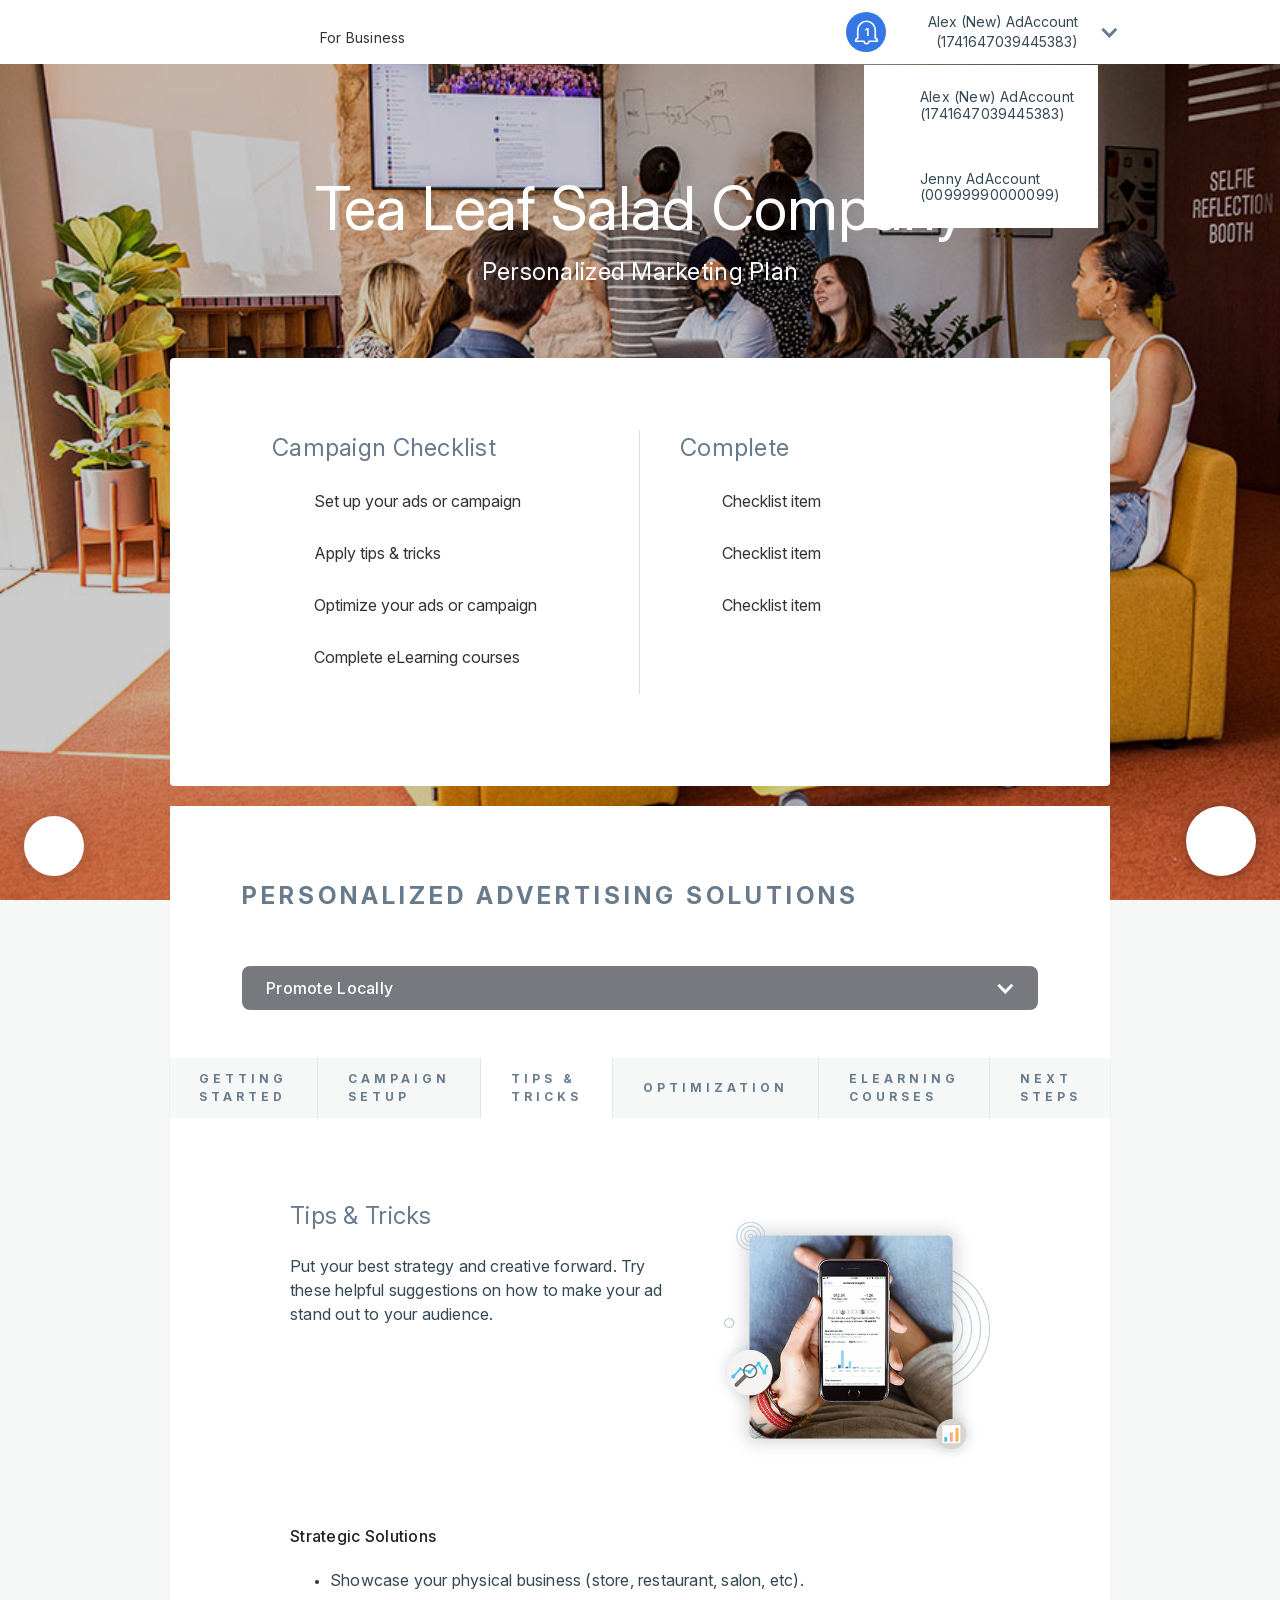
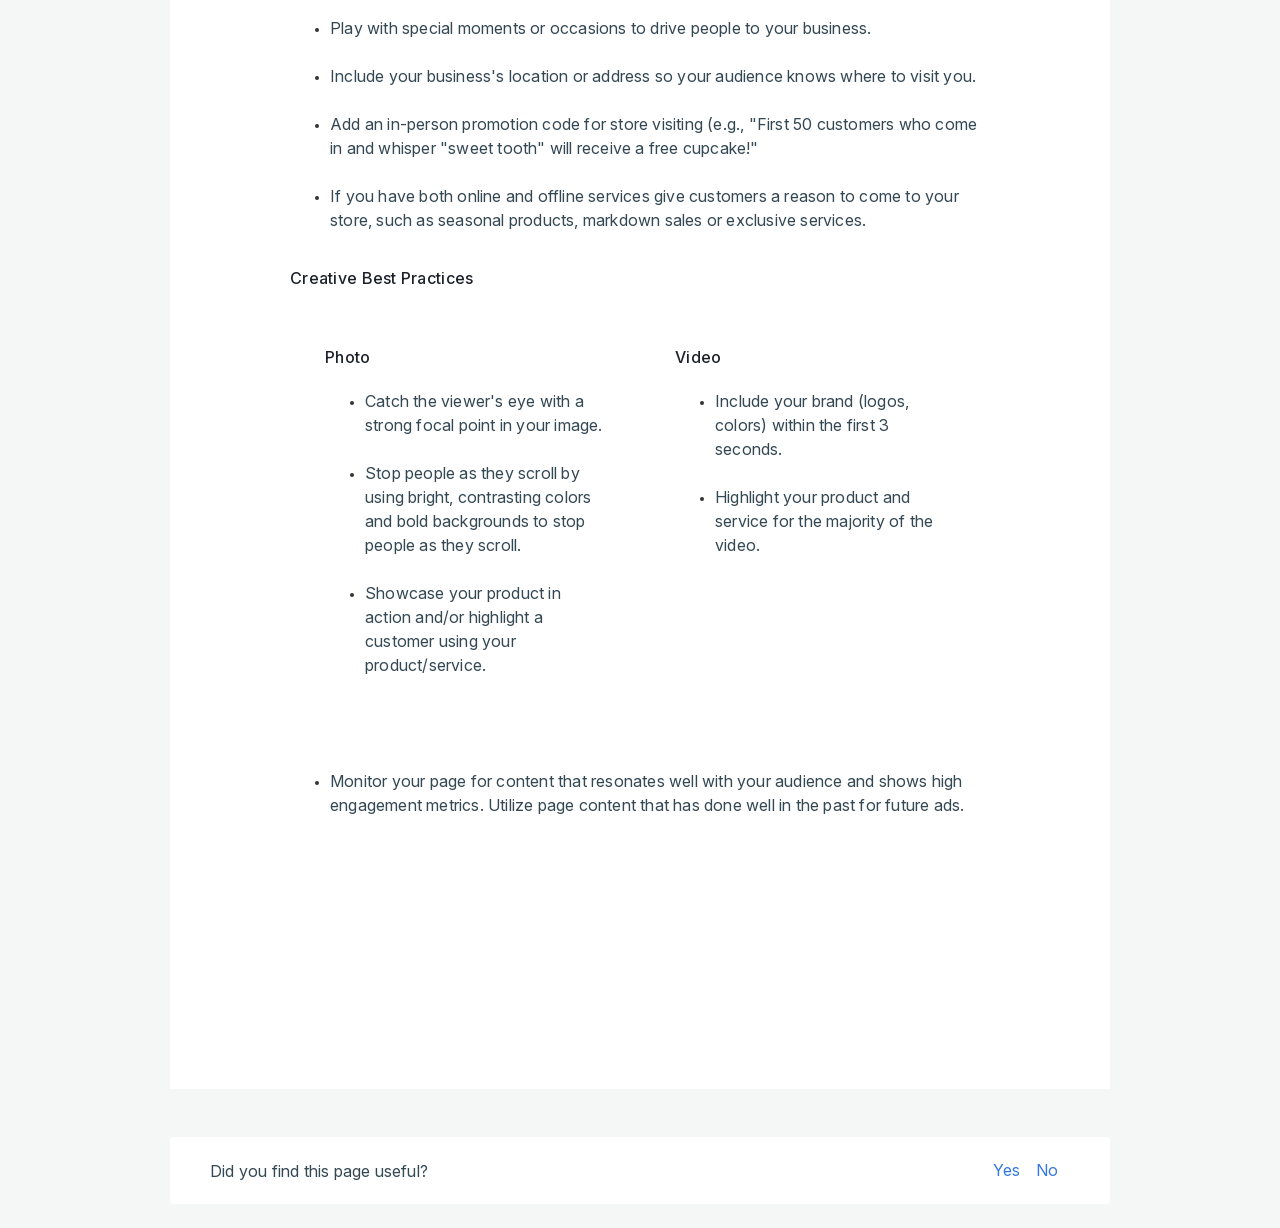
==== index.html @ 99172d32 "pmp-pre-pmp — Webflow export prepared for GitHub Pages PMP (Personalized Marketing Plan) layout conc" ====
<!DOCTYPE html><!--  This site was created in Webflow. https://www.webflow.com  -->
<!--  Last Published: Fri Mar 24 2023 18:44:25 GMT+0000 (Coordinated Universal Time)  -->
<html data-wf-page="5faafee5c0b8d76706fa1afc" data-wf-site="5faafee5c0b8d73ab8fa1afb">
<head>
  <meta charset="utf-8">
  <title>New PMP Layout V2 - Pre-PMP</title>
  <meta content="Personalized Marketing Plan — dashboard and campaign checklist concept for Facebook for Business. UI design study by Billy Hong." name="description">
  <meta content="New PMP Layout V2 - Pre-PMP" property="og:title">
  <meta content="Personalized Marketing Plan — dashboard and campaign checklist concept for Facebook for Business. UI design study by Billy Hong." property="og:description">
  <meta content="https://immortalchoke.github.io/pmp-pre-pmp/images/28578157_2122403417770117_5116504096303480832_n.png" property="og:image">
  <meta content="website" property="og:type">
  <meta content="https://immortalchoke.github.io/pmp-pre-pmp/" property="og:url">
  <meta content="New PMP Layout V2 - Pre-PMP" property="twitter:title">
  <meta content="Personalized Marketing Plan — dashboard and campaign checklist concept for Facebook for Business. UI design study by Billy Hong." property="twitter:description">
  <meta content="https://immortalchoke.github.io/pmp-pre-pmp/images/28578157_2122403417770117_5116504096303480832_n.png" property="twitter:image">
  <meta content="summary_large_image" name="twitter:card">
  <meta content="width=device-width, initial-scale=1" name="viewport">
  <meta content="Webflow" name="generator">
  <link href="css/normalize.css" rel="stylesheet" type="text/css">
  <link href="css/webflow.css" rel="stylesheet" type="text/css">
  <link href="css/new-pmp-layout-v2-pre-pmp-feb1130bfff49.webflow.css" rel="stylesheet" type="text/css">
  <!-- [if lt IE 9]><script src="https://cdnjs.cloudflare.com/ajax/libs/html5shiv/3.7.3/html5shiv.min.js" type="text/javascript"></script><![endif] -->
  <script type="text/javascript">!function(o,c){var n=c.documentElement,t=" w-mod-";n.className+=t+"js",("ontouchstart"in o||o.DocumentTouch&&c instanceof DocumentTouch)&&(n.className+=t+"touch")}(window,document);</script>
  <link href="images/favicon.ico" rel="shortcut icon" type="image/x-icon">
  <link href="images/webclip.png" rel="apple-touch-icon">
</head>
<body class="body">
  <div data-collapse="medium" data-animation="default" data-duration="400" data-easing="ease" data-easing2="ease" role="banner" class="navbar w-nav">
    <div class="container-header w-container">
      <div class="div-block">
        <a href="#" class="brand w-nav-brand">
          <div class="logo-container">
            <div data-w-id="52832d3b-79d7-f23c-b94a-1dd69d91b123" data-is-ix2-target="1" class="wordmark_bluegray" data-animation-type="lottie" data-src="documents/wordmark_BLUEGRAY.json" data-loop="0" data-direction="1" data-autoplay="0" data-renderer="svg" data-default-duration="3.0030028806881908" data-duration="0"></div>
            <div class="product">For Business</div>
          </div>
        </a>
        <nav role="navigation" class="nav-menu w-nav-menu">
          <div class="account-and-notifications-box">
            <div data-w-id="71e33389-d3df-31af-a175-60c7f3867add" class="bell-icon">
              <div>1</div>
            </div>
            <div style="display:none;opacity:0;-webkit-transform:translate3d(0, -24PX, 0) scale3d(1, 1, 1) rotateX(0) rotateY(0) rotateZ(0) skew(0, 0);-moz-transform:translate3d(0, -24PX, 0) scale3d(1, 1, 1) rotateX(0) rotateY(0) rotateZ(0) skew(0, 0);-ms-transform:translate3d(0, -24PX, 0) scale3d(1, 1, 1) rotateX(0) rotateY(0) rotateZ(0) skew(0, 0);transform:translate3d(0, -24PX, 0) scale3d(1, 1, 1) rotateX(0) rotateY(0) rotateZ(0) skew(0, 0)" class="notifications-container">
              <div style="display:none" class="notification-item no-bottom-stroke last-row close-row">
                <div data-w-id="71e33389-d3df-31af-a175-60c7f3867b00" class="close-notifs"><img src="images/uncheck.svg" width="18" data-w-id="71e33389-d3df-31af-a175-60c7f3867b03" alt=""></div>
              </div>
              <div style="display:flex;opacity:1;-webkit-transform:translate3d(0, 0PX, 0) scale3d(1, 1, 1) rotateX(0) rotateY(0) rotateZ(0) skew(0, 0);-moz-transform:translate3d(0, 0PX, 0) scale3d(1, 1, 1) rotateX(0) rotateY(0) rotateZ(0) skew(0, 0);-ms-transform:translate3d(0, 0PX, 0) scale3d(1, 1, 1) rotateX(0) rotateY(0) rotateZ(0) skew(0, 0);transform:translate3d(0, 0PX, 0) scale3d(1, 1, 1) rotateX(0) rotateY(0) rotateZ(0) skew(0, 0)" class="notification-item no-bottom-stroke new">
                <div class="notification-icon new"></div>
                <div class="notification-text-box">
                  <p class="paragraph-3 no-bottom-margin">
                    <a href="#" class="link-text">Client</a> left you a message
                  </p>
                  <div class="paragraph-3 time-stamp">1 hour ago</div>
                </div>
              </div>
              <div style="display:flex;-webkit-transform:translate3d(0, 0PX, 0) scale3d(1, 1, 1) rotateX(0) rotateY(0) rotateZ(0) skew(0, 0);-moz-transform:translate3d(0, 0PX, 0) scale3d(1, 1, 1) rotateX(0) rotateY(0) rotateZ(0) skew(0, 0);-ms-transform:translate3d(0, 0PX, 0) scale3d(1, 1, 1) rotateX(0) rotateY(0) rotateZ(0) skew(0, 0);transform:translate3d(0, 0PX, 0) scale3d(1, 1, 1) rotateX(0) rotateY(0) rotateZ(0) skew(0, 0)" class="notification-item no-bottom-stroke">
                <div class="notification-icon"></div>
                <div class="notification-text-box">
                  <p class="paragraph-3 no-bottom-margin">
                    <a href="#" class="link-text">Client</a> left you a message
                  </p>
                  <div class="paragraph-3 time-stamp">1 day ago</div>
                </div>
              </div>
              <div style="display:none;opacity:0;-webkit-transform:translate3d(0, -12PX, 0) scale3d(1, 1, 1) rotateX(0) rotateY(0) rotateZ(0) skew(0, 0);-moz-transform:translate3d(0, -12PX, 0) scale3d(1, 1, 1) rotateX(0) rotateY(0) rotateZ(0) skew(0, 0);-ms-transform:translate3d(0, -12PX, 0) scale3d(1, 1, 1) rotateX(0) rotateY(0) rotateZ(0) skew(0, 0);transform:translate3d(0, -12PX, 0) scale3d(1, 1, 1) rotateX(0) rotateY(0) rotateZ(0) skew(0, 0)" class="notification-item-none no-bottom-stroke centered-row">
                <div class="notification-text-box">
                  <p class="paragraph-3 no-bottom-margin">You have 0 notifications.</p>
                </div>
              </div>
              <div class="notification-item no-bottom-stroke last-row">
                <div class="bottom-row-text-item">
                  <p class="paragraph-3 no-bottom-margin">
                    <a href="#" class="link-text">View all</a>
                  </p>
                </div>
                <div data-w-id="71e33389-d3df-31af-a175-60c7f3867afc" class="bottom-row-text-item-clear">
                  <p class="paragraph-3 no-bottom-margin">Clear</p>
                </div>
              </div>
            </div>
            <div class="account-dropdown-2 w-row">
              <div class="account-name w-col w-col-11">
                <div class="account-display-2">
                  <div class="account-active-text white black">Jenny AdAccount</div>
                  <div class="account-active-text white black">(00999990000099)</div>
                </div>
                <div class="account-display">
                  <div class="account-active-text white black">Alex (New) AdAccount</div>
                  <div class="account-active-text white black">(1741647039445383)</div>
                </div>
              </div>
              <div class="account-arrow w-col w-col-1">
                <div class="icon-2 left black w-icon-dropdown-toggle"></div>
              </div>
            </div>
            <div class="account-choices-container">
              <div data-w-id="21e07e23-743b-d8fe-42a6-0ccd6935f4a8" class="account-item">
                <div class="account-selection-icon">
                  <div data-is-ix2-target="1" class="account-check" data-w-id="8eb64791-39b2-737f-7dda-c8ac9e36c48a" data-animation-type="lottie" data-src="documents/checkmark.json" data-loop="0" data-direction="1" data-autoplay="0" data-renderer="svg" data-default-duration="1.334667946972529" data-duration="0" data-ix2-initial-state="0"></div>
                </div>
                <div class="account-text-container">
                  <div class="account-dropdown-text">Alex (New) AdAccount</div>
                  <div class="account-dropdown-text">(1741647039445383)</div>
                </div>
              </div>
              <div data-w-id="9a57191d-72e3-8cda-8ccf-139bc1310d22" class="account-item-3">
                <div class="account-selection-icon">
                  <div data-is-ix2-target="1" class="account-empty" data-w-id="9a57191d-72e3-8cda-8ccf-139bc1310d24" data-animation-type="lottie" data-src="documents/icon_EMPTYCIRCLE.json" data-loop="0" data-direction="1" data-autoplay="0" data-renderer="svg" data-default-duration="1.301301248298216" data-duration="0" data-ix2-initial-state="0"></div>
                </div>
                <div class="account-text-container">
                  <div class="account-dropdown-text">Alex (New) AdAccount</div>
                  <div class="account-dropdown-text">(1741647039445383)</div>
                </div>
              </div>
              <div data-w-id="4ed2f66e-1217-ef9a-5cd5-ad1bbf708032" class="account-item-2">
                <div class="account-selection-icon">
                  <div data-is-ix2-target="1" class="account-check" data-w-id="4ed2f66e-1217-ef9a-5cd5-ad1bbf708034" data-animation-type="lottie" data-src="documents/checkmark.json" data-loop="0" data-direction="1" data-autoplay="0" data-renderer="svg" data-default-duration="1.334667946972529" data-duration="0" data-ix2-initial-state="0"></div>
                </div>
                <div class="account-text-container">
                  <div class="account-dropdown-text">Jenny AdAccount</div>
                  <div class="account-dropdown-text">(00999990000099)</div>
                </div>
              </div>
              <div data-w-id="3d6f9a81-cdd8-2660-3681-68fa7780a73c" class="account-item-4">
                <div class="account-selection-icon">
                  <div data-is-ix2-target="1" class="account-empty" data-w-id="3d6f9a81-cdd8-2660-3681-68fa7780a73e" data-animation-type="lottie" data-src="documents/icon_EMPTYCIRCLE.json" data-loop="0" data-direction="1" data-autoplay="0" data-renderer="svg" data-default-duration="1.301301248298216" data-duration="0" data-ix2-initial-state="0"></div>
                </div>
                <div class="account-text-container">
                  <div class="account-dropdown-text">Jenny AdAccount</div>
                  <div class="account-dropdown-text">(00999990000099)</div>
                </div>
              </div>
            </div>
          </div>
        </nav>
        <div class="menu-button w-nav-button">
          <div class="hamburger-icon w-icon-nav-menu"></div>
        </div>
      </div>
    </div>
  </div>
  <div id="top" class="section-2 wf-section"></div>
  <div class="chat-box">
    <div style="display:none;-webkit-transform:translate3d(20PX, 0, 0) scale3d(1, 1, 1) rotateX(0) rotateY(0) rotateZ(0) skew(0, 0);-moz-transform:translate3d(20PX, 0, 0) scale3d(1, 1, 1) rotateX(0) rotateY(0) rotateZ(0) skew(0, 0);-ms-transform:translate3d(20PX, 0, 0) scale3d(1, 1, 1) rotateX(0) rotateY(0) rotateZ(0) skew(0, 0);transform:translate3d(20PX, 0, 0) scale3d(1, 1, 1) rotateX(0) rotateY(0) rotateZ(0) skew(0, 0);opacity:0" class="expanded-chat">
      <div class="expanded-unit">
        <div class="chat-header">
          <div data-w-id="a8b1960e-246f-3dbc-6e1b-b58c1678c8a8" class="chat-close"><img src="images/uncheck.svg" width="18" data-w-id="83092299-657e-c695-e83d-c92dc43212aa" alt=""></div>
        </div>
        <div class="chat">
          <p class="paragraph-3">Schedule a call with a Marketing Expert.</p>
          <div class="messenger-logo">
            <div class="phone-loop" data-w-id="eb7c66de-d781-a272-dc57-a847b249dedf" data-animation-type="lottie" data-src="documents/icon_PHONE_REVERSE_LOOP.json" data-loop="1" data-direction="1" data-autoplay="1" data-is-ix2-target="0" data-renderer="svg" data-default-duration="3.0030028806881908" data-duration="0"></div>
          </div>
          <a href="#" data-w-id="f202fd0e-15e9-cc02-0189-4d5b039e2366" class="regular-button-small w-button">Schedule Call</a>
        </div>
      </div>
    </div>
    <div data-w-id="b5b98669-76d6-06e5-2a41-34af972dc5a5" class="call-icon">
      <div data-w-id="8007765c-72dc-31fb-c355-c48f923ce3da" data-animation-type="lottie" data-src="documents/icon_PHONE.json" data-loop="0" data-direction="1" data-autoplay="1" data-is-ix2-target="0" data-renderer="svg" data-default-duration="2.0020019204587935" data-duration="0"></div>
    </div>
  </div>
  <div data-w-id="83d012ce-31df-c6a2-9047-bed687d6cce0" class="bg-image"></div>
  <div class="header-container w-container"></div>
  <div data-w-id="6d16e2d1-0e3b-0785-08d4-958675be600b" class="selection-block">
    <div class="w-container">
      <div class="pmp-hero">
        <h1 class="heading-5 center white">Tea Leaf Salad Company</h1>
        <h4 class="header-3 white center">Personalized Marketing Plan</h4>
        <a href="#" class="objective-select drive w-inline-block">
          <div class="selector-column w-row">
            <div class="w-col w-col-11">
              <div class="text-block-5">Drive local awareness for your local business</div>
            </div>
            <div class="w-col w-col-1">
              <div class="icon-2 w-icon-dropdown-toggle"></div>
            </div>
          </div>
        </a>
      </div>
    </div>
  </div>
  <div class="progress-container w-container">
    <div class="type-block">
      <div class="checklist-container white-bg">
        <div class="w-row">
          <div class="checklist-column right-divide w-col w-col-6">
            <h1 class="header-3">Campaign Checklist</h1>
            <div class="checklist-item-2 w-clearfix">
              <div class="check uncheck">
                <div data-is-ix2-target="1" class="emptycircle" data-w-id="398af619-ca4a-2f29-891c-07c939ea9bfd" data-animation-type="lottie" data-src="documents/icon_EMPTYCIRCLE.json" data-loop="0" data-direction="1" data-autoplay="0" data-renderer="svg" data-default-duration="1.301301248298216" data-duration="0"></div>
              </div>
              <div class="check-text">Set up your ads or campaign</div>
            </div>
            <div class="checklist-item-2 w-clearfix">
              <div class="check uncheck">
                <div class="emptycircle" data-w-id="d33f28c7-7990-2b89-0f66-0de6ae28f264" data-animation-type="lottie" data-src="documents/icon_EMPTYCIRCLE.json" data-loop="0" data-direction="1" data-autoplay="1" data-is-ix2-target="0" data-renderer="svg" data-default-duration="1.301301248298216" data-duration="0"></div>
              </div>
              <div class="check-text">Apply tips &amp; tricks</div>
            </div>
            <div class="checklist-item-2 w-clearfix">
              <div class="check uncheck">
                <div class="emptycircle" data-w-id="09ac2c52-de7d-b1cf-eba5-2ce8f346e8e2" data-animation-type="lottie" data-src="documents/icon_EMPTYCIRCLE.json" data-loop="0" data-direction="1" data-autoplay="1" data-is-ix2-target="0" data-renderer="svg" data-default-duration="1.301301248298216" data-duration="0"></div>
              </div>
              <div class="check-text">Optimize your ads or campaign</div>
            </div>
            <div class="checklist-item-2 w-clearfix">
              <div class="check uncheck">
                <div class="emptycircle" data-w-id="7cc47641-0e36-1489-cfba-167f352ab3cb" data-animation-type="lottie" data-src="documents/icon_EMPTYCIRCLE.json" data-loop="0" data-direction="1" data-autoplay="1" data-is-ix2-target="0" data-renderer="svg" data-default-duration="1.301301248298216" data-duration="0"></div>
              </div>
              <div class="check-text">Complete eLearning courses</div>
            </div>
          </div>
          <div class="checklist-column w-col w-col-6">
            <h1 class="header-3">Complete</h1>
            <div class="checklist-item-2 w-clearfix">
              <div class="check">
                <div data-w-id="b0e40219-783b-2ac4-6534-54f518fcb8e1" data-is-ix2-target="1" class="check-appear" data-animation-type="lottie" data-src="documents/checkmark.json" data-loop="0" data-direction="1" data-autoplay="0" data-renderer="svg" data-default-duration="1.334667946972529" data-duration="0"></div>
              </div>
              <div class="check-text">Checklist item</div>
            </div>
            <div class="checklist-item-2 w-clearfix">
              <div class="check">
                <div data-w-id="247aa0cd-370c-b9bd-816f-a5b772334f72" data-is-ix2-target="1" class="check-appear" data-animation-type="lottie" data-src="documents/checkmark.json" data-loop="0" data-direction="1" data-autoplay="0" data-renderer="svg" data-default-duration="1.334667946972529" data-duration="0"></div>
              </div>
              <div class="check-text">Checklist item</div>
            </div>
            <div class="checklist-item-2 w-clearfix">
              <div class="check">
                <div data-w-id="28ec4e6c-5ea8-94ee-b3a3-17904a0a9ae7" data-is-ix2-target="1" class="check-appear" data-animation-type="lottie" data-src="documents/checkmark.json" data-loop="0" data-direction="1" data-autoplay="0" data-renderer="svg" data-default-duration="1.334667946972529" data-duration="0"></div>
              </div>
              <div class="check-text">Checklist item</div>
            </div>
          </div>
        </div>
      </div>
    </div>
  </div>
  <div class="w-container">
    <div class="objective-tab-container">
      <div class="tab-container less-top-paddingg">
        <h1 class="eyebrow-header">Personalized Advertising Solutions</h1>
        <div class="objective-select-container">
          <a data-w-id="d4ec92a8-d9cf-f136-769f-d61c749f96c8" href="#" class="objective-select-new w-inline-block">
            <div class="promote-locally">Promote Locally</div>
            <div class="promote-locally-other-option">Another option</div>
            <div class="icon-2 w-icon-dropdown-toggle"></div>
          </a>
          <div style="-webkit-transform:translate3d(0, 0, 0) scale3d(1.1, 1.1, 1) rotateX(0) rotateY(0) rotateZ(0) skew(0, 0);-moz-transform:translate3d(0, 0, 0) scale3d(1.1, 1.1, 1) rotateX(0) rotateY(0) rotateZ(0) skew(0, 0);-ms-transform:translate3d(0, 0, 0) scale3d(1.1, 1.1, 1) rotateX(0) rotateY(0) rotateZ(0) skew(0, 0);transform:translate3d(0, 0, 0) scale3d(1.1, 1.1, 1) rotateX(0) rotateY(0) rotateZ(0) skew(0, 0);display:none;opacity:0" class="objective-select-content">
            <div class="selection-box">
              <h1 class="header-3">Choose your solution</h1>
              <div data-w-id="4b4b6fdf-6a45-1cba-f40a-87ef613ebb51" class="treatment-item">
                <div class="items">
                  <div class="object-select-icon">
                    <div data-w-id="64f069e2-ab07-5ccb-d7d8-245525a0941a" data-is-ix2-target="1" data-animation-type="lottie" data-src="documents/checkmark.json" data-loop="0" data-direction="1" data-autoplay="0" data-renderer="svg" data-default-duration="1.334667946972529" data-duration="0"></div>
                  </div>
                  <div class="paragraph-4 no-bottom-margin">Promote locally</div>
                </div>
                <div class="stroke">
                  <div data-is-ix2-target="1" class="bottom-stroke" data-w-id="6bc3b752-5775-653d-38c3-e16c9b5e513b" data-animation-type="lottie" data-src="documents/bottom-stroke.json" data-loop="0" data-direction="1" data-autoplay="0" data-renderer="svg" data-default-duration="0.5005004801146984" data-duration="0"></div>
                </div>
              </div>
              <div data-w-id="797616d8-404f-43ae-8a50-325c390df3a9" class="treatment-item-unselected">
                <div class="items">
                  <div class="object-select-icon">
                    <div class="empty-check"></div>
                  </div>
                  <div class="paragraph-4 no-bottom-margin">Another option</div>
                </div>
                <div class="stroke">
                  <div data-is-ix2-target="1" class="bottom-stroke" data-w-id="797616d8-404f-43ae-8a50-325c390df3b0" data-animation-type="lottie" data-src="documents/bottom-stroke.json" data-loop="0" data-direction="1" data-autoplay="0" data-renderer="svg" data-default-duration="0.5005004801146984" data-duration="0"></div>
                </div>
              </div>
              <div data-w-id="c1800464-eee7-ef3a-f0f1-3c0b15992e22" class="treatment-item-unselected-2">
                <div class="items">
                  <div class="object-select-icon">
                    <div class="empty-check"></div>
                  </div>
                  <div class="paragraph-4 no-bottom-margin">Promote locally</div>
                </div>
                <div class="stroke">
                  <div data-is-ix2-target="1" class="bottom-stroke" data-w-id="c1800464-eee7-ef3a-f0f1-3c0b15992e29" data-animation-type="lottie" data-src="documents/bottom-stroke.json" data-loop="0" data-direction="1" data-autoplay="0" data-renderer="svg" data-default-duration="0.5005004801146984" data-duration="0"></div>
                </div>
              </div>
              <div data-w-id="0042d79e-ced7-1a5c-fb8a-5106dd73a60d" class="treatment-item-2">
                <div class="items">
                  <div class="object-select-icon">
                    <div data-w-id="0042d79e-ced7-1a5c-fb8a-5106dd73a610" data-is-ix2-target="1" data-animation-type="lottie" data-src="documents/checkmark.json" data-loop="0" data-direction="1" data-autoplay="0" data-renderer="svg" data-default-duration="1.334667946972529" data-duration="0"></div>
                  </div>
                  <div class="paragraph-4 no-bottom-margin">Another option</div>
                </div>
                <div class="stroke">
                  <div data-is-ix2-target="1" class="bottom-stroke" data-w-id="0042d79e-ced7-1a5c-fb8a-5106dd73a614" data-animation-type="lottie" data-src="documents/bottom-stroke.json" data-loop="0" data-direction="1" data-autoplay="0" data-renderer="svg" data-default-duration="0.5005004801146984" data-duration="0"></div>
                </div>
              </div>
            </div>
          </div>
        </div>
        <div data-duration-in="300" data-duration-out="100" data-current="Tips &amp; Tricks" data-easing="ease" class="tab-box w-tabs">
          <div class="tabs-menu w-tab-menu">
            <a data-w-tab="Getting Started" class="pmp-tag-2 w-inline-block w-tab-link">
              <div>Getting started</div>
            </a>
            <a data-w-tab="Campaign Setup" class="pmp-tag-2 w-inline-block w-tab-link">
              <div>Campaign setup</div>
            </a>
            <a data-w-tab="Tips &amp; Tricks" class="pmp-tag-2 w-inline-block w-tab-link w--current">
              <div>tips &amp; tricks</div>
            </a>
            <a data-w-tab="Optimization" class="pmp-tag-2 w-inline-block w-tab-link">
              <div>Optimization</div>
            </a>
            <a data-w-tab="eLearning Courses" class="pmp-tag-2 w-inline-block w-tab-link">
              <div>eLearning courses</div>
            </a>
            <a data-w-tab="Next Steps" class="right-tab pmp-tag-2 right-tab w-inline-block w-tab-link">
              <div>Next Steps</div>
            </a>
          </div>
          <div class="tabs-content w-tab-content">
            <div data-w-tab="Getting Started" class="tab-pane-tab-2 w-tab-pane">
              <div class="tab-container">
                <div class="pmp-slide-content">
                  <div class="carousel-block">
                    <div class="slider-text-block">
                      <h1 class="header-3">Promote Locally</h1>
                      <p class="paragraph-4">Get help setting up your campaign for success. Show your ads in the right places to the right people by trying our recommendations below.<br></p>
                      <a href="https://drive.google.com/file/d/1cKlNf5fjJ5BQ8Lo3Kf1O1ASB7pXyE2-D/view" target="_blank" class="cta-button-2 w-button">Quick Guide (PDF)</a>
                    </div>
                    <div class="slider-image-block">
                      <div class="placeholder-image video">
                        <div class="video-unit"><img src="images/16-9-Aspect-Video.svg" alt=""></div>
                        <div data-w-id="e6554262-ad01-3755-a4cd-b328cb62fcf4" class="video-control-bar">
                          <div class="expand-container"><img src="images/Artboard-1_1.svg" alt=""></div>
                        </div>
                      </div>
                      <div data-w-id="a38fa622-cc58-3b05-2d0b-695e082efe59" style="opacity:0;-webkit-transform:translate3d(0, 0, 0) scale3d(1.1, 1.1, 1) rotateX(0) rotateY(0) rotateZ(0) skew(0, 0);-moz-transform:translate3d(0, 0, 0) scale3d(1.1, 1.1, 1) rotateX(0) rotateY(0) rotateZ(0) skew(0, 0);-ms-transform:translate3d(0, 0, 0) scale3d(1.1, 1.1, 1) rotateX(0) rotateY(0) rotateZ(0) skew(0, 0);transform:translate3d(0, 0, 0) scale3d(1.1, 1.1, 1) rotateX(0) rotateY(0) rotateZ(0) skew(0, 0)" class="expanded-video">
                        <div class="video-holder"><img src="images/169-Aspect-Video.svg" alt=""></div>
                      </div>
                    </div>
                  </div>
                  <div data-w-id="c07e5e84-5c45-3fdd-8030-b1f19dfa4dae" style="-webkit-transform:translate3d(0, 0, 0) scale3d(1.1, 1.1, 1) rotateX(0) rotateY(0) rotateZ(0) skew(0, 0);-moz-transform:translate3d(0, 0, 0) scale3d(1.1, 1.1, 1) rotateX(0) rotateY(0) rotateZ(0) skew(0, 0);-ms-transform:translate3d(0, 0, 0) scale3d(1.1, 1.1, 1) rotateX(0) rotateY(0) rotateZ(0) skew(0, 0);transform:translate3d(0, 0, 0) scale3d(1.1, 1.1, 1) rotateX(0) rotateY(0) rotateZ(0) skew(0, 0);opacity:0" class="success-story-container more-top-margin">
                    <h3 class="header-3">Success Stories</h3>
                    <div class="card-vertical-row-2">
                      <div class="horizontal-success-container">
                        <div class="vertical-card">
                          <div class="image-hover-box"><img src="images/76639760_1440240602824250_5734219448299028480_n.jpg" srcset="images/76639760_1440240602824250_5734219448299028480_n-p-500.jpeg 500w, images/76639760_1440240602824250_5734219448299028480_n.jpg 701w" sizes="(max-width: 479px) 90vw, (max-width: 767px) 76vw, (max-width: 991px) 95.75px, 148.75px" alt="" class="card-margin image-hover"></div>
                          <div class="card-text-container">
                            <h3 class="card-headline">Business name</h3>
                            <ul role="list" class="no-padding">
                              <li>
                                <p class="paragraph-4">33% more landing page views</p>
                              </li>
                              <li>
                                <p class="paragraph-4">4.4% more accounts opened</p>
                              </li>
                              <li>
                                <p class="paragraph-4">22% decrease in cost per landing page view</p>
                              </li>
                            </ul>
                          </div>
                        </div>
                        <div class="vertical-card">
                          <div class="image-hover-box"><img src="images/70372000_2173896929377467_6855266213895864320_n.jpg" alt="" class="card-margin image-hover"></div>
                          <div class="card-text-container">
                            <h3 class="card-headline">Business name</h3>
                          </div>
                          <ul role="list" class="no-padding">
                            <li>
                              <p class="paragraph-4">33% more landing page views</p>
                            </li>
                            <li>
                              <p class="paragraph-4">4.4% more accounts opened</p>
                            </li>
                            <li>
                              <p class="paragraph-4">22% decrease in cost per landing page view</p>
                            </li>
                          </ul>
                        </div>
                        <div class="vertical-card">
                          <div class="image-hover-box"><img src="images/76639760_1440240602824250_5734219448299028480_n.jpg" srcset="images/76639760_1440240602824250_5734219448299028480_n-p-500.jpeg 500w, images/76639760_1440240602824250_5734219448299028480_n.jpg 701w" sizes="(max-width: 479px) 90vw, (max-width: 767px) 76vw, (max-width: 991px) 95.75px, 148.75px" alt="" class="card-margin image-hover"></div>
                          <div class="card-text-container">
                            <h3 class="card-headline">Business name</h3>
                          </div>
                          <ul role="list" class="no-padding">
                            <li>
                              <p class="paragraph-4">33% more landing page views</p>
                            </li>
                            <li>
                              <p class="paragraph-4">4.4% more accounts opened</p>
                            </li>
                            <li>
                              <p class="paragraph-4">22% decrease in cost per landing page view</p>
                            </li>
                          </ul>
                        </div>
                        <div class="vertical-card no-right-margin">
                          <div class="image-hover-box"><img src="images/70372000_2173896929377467_6855266213895864320_n.jpg" alt="" class="card-margin image-hover"></div>
                          <div class="card-text-container">
                            <h3 class="card-headline">Business name</h3>
                          </div>
                          <ul role="list" class="no-padding">
                            <li>
                              <p class="paragraph-4">33% more landing page views</p>
                            </li>
                            <li>
                              <p class="paragraph-4">4.4% more accounts opened</p>
                            </li>
                            <li>
                              <p class="paragraph-4">22% decrease in cost per landing page view</p>
                            </li>
                          </ul>
                        </div>
                      </div>
                    </div>
                  </div>
                </div>
              </div>
            </div>
            <div data-w-tab="Campaign Setup" class="tab-pane-tab-3-3 w-tab-pane">
              <div class="tab-container">
                <div class="pmp-slide-content">
                  <div class="carousel-block vertical">
                    <div class="slider-text-block horizontal">
                      <div class="text-chunk">
                        <h1 class="header-3">Campaign Setup</h1>
                        <p class="paragraph-4">Set up your campaign for success. Follow our recommendations below to make sure you’re showing your ads in the right places to the right people.<br></p>
                      </div>
                      <div class="slider-image-block">
                        <div class="placeholder-image"><img src="images/78567991_439739926733056_1191667985132027904_n.png" alt=""></div>
                      </div>
                    </div>
                    <h3 class="header-4">Objective</h3>
                    <p class="paragraph-3">Promote your business locally using the <strong>Reach Objective</strong>.</p>
                    <h3 class="header-4">Budget</h3>
                    <p class="paragraph-3 add-bottom-margin">Spend a minimum of $7 per week on this type of ad. Increasing your budget higher than $7 per week will improve results so you can reach more people at a better price.</p>
                    <h3 class="header-4">Targeting</h3>
                    <p class="paragraph-3">Keep your audience as broad as possible, unless you have a strong sense of age, gender, or interests of your target audience.</p>
                    <ul role="list">
                      <li class="bullet-list-item">
                        <p class="paragraph-3"><strong>Broad targeting:</strong> Targeting broadly means that you&#x27;re allowing Facebook to find the best people to show your ad to. This can lead you to find customers if you&#x27;re not sure who you want to target. Tip: Try using a radius around your store location to find potential local customers.</p>
                      </li>
                      <li class="bullet-list-item">
                        <p class="paragraph-3 add-bottom-margin"><strong>Detailed targeting:</strong> This allows you to select the specific targeting you’d like to use for your ad. Detailed targeting includes demographic information, such as age, gender, location and interests. Note, while this leads to smaller audiences, it may also lead to one that&#x27;s more interested in what you&#x27;re advertising about.</p>
                      </li>
                    </ul>
                    <h3 class="header-4">Placement</h3>
                    <p class="paragraph-3 add-bottom-margin">Select Automatic Placements to get the most out of your budget. Facebook&#x27;s delivery system will allocate your ad set&#x27;s budget across multiple placements that&#x27;ll perform best.</p>
                  </div>
                </div>
                <h3 class="header-4 no-bottom-margin">Ad Format</h3>
                <div class="tip-container-new">
                  <p class="paragraph-3 no-bottom-margin">Video</p>
                  <p class="paragraph-3 no-bottom-margin">Image</p>
                  <p class="paragraph-3 no-bottom-margin">Carousel</p>
                </div>
                <h3 class="header-4 no-bottom-margin">Recommended CTAs</h3>
                <div class="tip-container-new">
                  <p class="paragraph-3 no-bottom-margin">Get directions</p>
                  <p class="paragraph-3 no-bottom-margin">Call Now</p>
                  <p class="paragraph-3 no-bottom-margin">Send Message</p>
                </div>
              </div>
            </div>
            <div data-w-tab="Tips &amp; Tricks" class="tab-pane-tab-3-3 w-tab-pane w--tab-active">
              <div class="tab-container">
                <div class="pmp-slide-content">
                  <div class="carousel-block vertical">
                    <div class="slider-text-block horizontal">
                      <div class="text-chunk">
                        <h1 class="header-3">Tips &amp; Tricks</h1>
                        <p class="paragraph-4">Put your best strategy and creative forward. Try these helpful suggestions on how to make your ad stand out to your audience.<br></p>
                      </div>
                      <div class="slider-image-block">
                        <div data-w-id="bc5029f1-6405-24ba-e2f3-002269e0d75a" class="placeholder-image"><img src="images/78567991_439739926733056_1191667985132027904_n.png" alt=""></div>
                      </div>
                    </div>
                    <h3 class="header-4">Strategic Solutions</h3>
                    <ul role="list">
                      <li class="bullet-list-item">
                        <p class="paragraph-3">Showcase your physical business (store, restaurant, salon, etc).</p>
                      </li>
                      <li class="bullet-list-item">
                        <p class="paragraph-3">Play with special moments or occasions to drive people to your business.</p>
                      </li>
                      <li class="bullet-list-item">
                        <p class="paragraph-3">Include your business&#x27;s location or address so your audience knows where to visit you.</p>
                      </li>
                      <li class="bullet-list-item">
                        <p class="paragraph-3">Add an in-person promotion code for store visiting (e.g., &quot;First 50 customers who come in and whisper &quot;sweet tooth&quot; will receive a free cupcake!&quot;</p>
                      </li>
                      <li data-w-id="b2f40d8b-5631-0e85-fa2c-9ee5ccb5fa71" class="bullet-list-item">
                        <p class="paragraph-3">If you have both online and offline services give customers a reason to come to your store, such as seasonal products, markdown sales or exclusive services.</p>
                      </li>
                    </ul>
                    <h3 class="header-4">Creative Best Practices</h3>
                    <div class="card-vertical-row-3 no-bottom-margin">
                      <div class="best-practice-card remove-bottom-stroke">
                        <div class="best-practice-content">
                          <h3 class="header-8">Photo</h3>
                          <ul role="list">
                            <li class="bullet-list-item">
                              <p class="paragraph-4">Catch the viewer&#x27;s eye with a strong focal point in your image.</p>
                            </li>
                            <li class="bullet-list-item">
                              <p class="paragraph-4">Stop people as they scroll by using bright, contrasting colors and bold backgrounds to stop people as they scroll.</p>
                            </li>
                            <li class="bullet-list-item">
                              <p class="paragraph-4">Showcase your product in action and/or highlight a customer using your product/service.</p>
                            </li>
                          </ul>
                        </div>
                      </div>
                      <div class="best-practice-card remove-bottom-stroke">
                        <h3 class="header-8">Video</h3>
                        <div class="best-practice-content">
                          <ul role="list">
                            <li class="bullet-list-item">
                              <p class="paragraph-4">Include your brand (logos, colors) within the first 3 seconds.</p>
                            </li>
                            <li class="bullet-list-item">
                              <p class="paragraph-4">Highlight your product and service for the majority of the video.</p>
                            </li>
                          </ul>
                        </div>
                      </div>
                    </div>
                  </div>
                </div>
                <ul role="list">
                  <li class="bullet-list-item">
                    <p class="paragraph-3 add-bottom-margin">Monitor your page for content that resonates well with your audience and shows high engagement metrics. Utilize page content that has done well in the past for future ads.</p>
                  </li>
                </ul>
              </div>
            </div>
            <div data-w-tab="Optimization" class="tab-pane-tab-4-2 w-tab-pane">
              <div class="tab-container">
                <div class="pmp-slide-content">
                  <div class="carousel-block vertical">
                    <div class="slider-text-block horizontal">
                      <div class="text-chunk">
                        <h1 class="header-3">Optimization</h1>
                        <p class="paragraph-4">Identify opportunities to optimize your ads by measuring performance and troubleshooting any issues.<br></p>
                      </div>
                      <div class="slider-image-block">
                        <div class="placeholder-image"><img src="images/ADS_MANAGER.png" alt=""></div>
                      </div>
                    </div>
                    <h3 class="header-4">Measure Performance</h3>
                    <ul role="list">
                      <li class="bullet-list-item">
                        <p class="paragraph-3">To access reporting, visit Ads Center from your Page (Page &gt; Ads Center on top banner &gt; select “All Ads” from the left-hand banner).</p>
                      </li>
                      <li class="bullet-list-item">
                        <p class="paragraph-3">View your most recent ad promotion.</p>
                      </li>
                      <li class="bullet-list-item">
                        <p class="paragraph-3">The metric you want to view is <strong>Reach</strong> (number of people reached throughout the duration of your ad).</p>
                      </li>
                      <li class="bullet-list-item">
                        <p class="paragraph-3">A minimum of 50 people reached for a one-week campaign is a good baseline.</p>
                      </li>
                      <li class="bullet-list-item">
                        <p class="paragraph-3 add-bottom-margin">If you&#x27;re advertising on other channels, compare how many people you reached and your cost.</p>
                      </li>
                    </ul>
                    <h3 class="header-4">Troubleshooting</h3>
                    <ul role="list">
                      <li class="bullet-list-item">
                        <p class="paragraph-3">You&#x27;re not reaching 50 people per week.</p>
                      </li>
                      <li class="_2nd-level">
                        <p class="paragraph-3">This issue likely means your budget is too small for this objective. We recommend increasing your budget to the recommended minimum of $7 per week or higher to reach 50 people in a one-week campaign.</p>
                      </li>
                    </ul>
                  </div>
                </div>
              </div>
            </div>
            <div data-w-tab="eLearning Courses" class="tab-pane-tab-5-2 w-tab-pane">
              <div class="tab-container">
                <div class="pmp-slide-content">
                  <div class="carousel-block vertical">
                    <div class="slider-text-block horizontal">
                      <div class="text-chunk">
                        <h1 class="header-3">eLearning Courses</h1>
                        <p class="paragraph-4">Facebook Blueprint courses are online eLearning classes that you can take at your own pace during your free time. For your advertising goals, here are our recommendations.<br></p>
                      </div>
                      <div class="slider-image-block">
                        <div class="placeholder-image"><img src="images/APP-EVENTS_SDK.png" alt=""></div>
                      </div>
                    </div>
                    <p class="paragraph-4">If you&#x27;re new to advertising, or new to creating ads from your Facebook Page, we strongly recommend you complete this <a href="https://www.facebookblueprint.com/student/path/185998-promote-your-business-from-your-facebook-page" target="_blank" class="link-text">eLearning course</a>. There are 11 courses, each about 5 minutes.<br></p>
                    <p class="paragraph-4">If you&#x27;re limited on time, we recommend the following:<br></p>
                    <ul role="list">
                      <li class="bullet-list-item">
                        <p class="paragraph-4">‍<a href="https://www.facebook.com/business/learn/lessons/introduction-to-page-promotions" target="_blank" class="link-text">Introduction to Page Promotions</a><br></p>
                      </li>
                      <li class="bullet-list-item">
                        <p class="paragraph-4">
                          <a href="https://www.facebook.com/business/learn/lessons/introduction-to-page-promotions" target="_blank" class="link-text">‍</a>
                          <a href="https://www.facebook.com/business/learn/lessons/promote-your-business-locally" target="_blank" class="link-text">Promote Your Business Locally</a><br>
                        </p>
                      </li>
                      <li class="bullet-list-item">
                        <p class="paragraph-4">
                          <a href="https://www.facebook.com/business/learn/lessons/introduction-to-page-promotions" target="_blank" class="link-text">‍</a>
                          <a href="https://www.facebook.com/business/learn/lessons/measure-your-promotions-success" target="_blank" class="link-text">Measure Your Promotion&#x27;s Success</a><br>
                        </p>
                      </li>
                    </ul>
                  </div>
                </div>
              </div>
            </div>
            <div data-w-tab="Next Steps" class="tab-pane-tab-6-3 w-tab-pane">
              <div class="tab-container review">
                <h1 class="header-3 large">Next Steps</h1>
                <h3 class="header-3 add-bottom-margin">Campaign setup</h3>
                <div class="w-layout-grid grid-3-column">
                  <div class="button-card">
                    <div class="paragraph-4 no-bottom-margin">Choose your objective</div>
                    <ul role="list" class="review-list no-bullets">
                      <li class="bullet-list-item">
                        <a href="https://drive.google.com/file/d/1cKlNf5fjJ5BQ8Lo3Kf1O1ASB7pXyE2-D/view" target="_blank" class="cta-button-2 outline right-align add-bottom-margin w-button">Reach Objective</a>
                      </li>
                    </ul>
                  </div>
                  <div class="button-card">
                    <div class="paragraph-4 no-bottom-margin">Set up your budget</div>
                    <ul role="list" class="review-list no-bullets">
                      <li class="bullet-list-item">
                        <a href="https://drive.google.com/file/d/1cKlNf5fjJ5BQ8Lo3Kf1O1ASB7pXyE2-D/view" target="_blank" class="cta-button-2 outline right-align add-bottom-margin w-button">Budget</a>
                      </li>
                    </ul>
                  </div>
                  <div class="button-card no-right-margin">
                    <div class="paragraph-4 no-bottom-margin">Set up your targeting</div>
                    <ul role="list" class="review-list no-bullets">
                      <li class="bullet-list-item">
                        <a href="https://drive.google.com/file/d/1cKlNf5fjJ5BQ8Lo3Kf1O1ASB7pXyE2-D/view" target="_blank" class="cta-button-2 outline right-align add-bottom-margin w-button">Broad targeting</a>
                      </li>
                      <li class="bullet-list-item">
                        <a href="https://drive.google.com/file/d/1cKlNf5fjJ5BQ8Lo3Kf1O1ASB7pXyE2-D/view" target="_blank" class="cta-button-2 outline right-align add-bottom-margin w-button">Detailed targeting</a>
                      </li>
                    </ul>
                  </div>
                  <div class="button-card">
                    <div class="paragraph-4 no-bottom-margin">Select your placement</div>
                    <ul role="list" class="review-list no-bullets">
                      <li class="bullet-list-item">
                        <a href="https://drive.google.com/file/d/1cKlNf5fjJ5BQ8Lo3Kf1O1ASB7pXyE2-D/view" target="_blank" class="cta-button-2 outline right-align add-bottom-margin w-button">Automatic placements</a>
                      </li>
                    </ul>
                  </div>
                  <div class="button-card">
                    <div class="paragraph-4 no-bottom-margin">Choose your format</div>
                    <ul role="list" class="review-list no-bullets">
                      <li class="bullet-list-item">
                        <a href="https://drive.google.com/file/d/1cKlNf5fjJ5BQ8Lo3Kf1O1ASB7pXyE2-D/view" target="_blank" class="cta-button-2 outline right-align add-bottom-margin w-button">Video</a>
                      </li>
                      <li class="bullet-list-item">
                        <a href="https://drive.google.com/file/d/1cKlNf5fjJ5BQ8Lo3Kf1O1ASB7pXyE2-D/view" target="_blank" class="cta-button-2 outline right-align add-bottom-margin w-button">Single image</a>
                      </li>
                      <li class="bullet-list-item">
                        <a href="https://drive.google.com/file/d/1cKlNf5fjJ5BQ8Lo3Kf1O1ASB7pXyE2-D/view" target="_blank" class="cta-button-2 outline right-align add-bottom-margin w-button">Carousel</a>
                      </li>
                    </ul>
                  </div>
                </div>
                <h3 class="header-3 add-bottom-margin">Tips &amp; Tricks</h3>
                <div class="verticals-card-4-no-hover">
                  <div class="second-row add-bottom-margin">
                    <ul role="list" class="review-list no-bullets">
                      <li class="bullet-list-item">
                        <a href="https://drive.google.com/file/d/1cKlNf5fjJ5BQ8Lo3Kf1O1ASB7pXyE2-D/view" target="_blank" class="cta-button-2 outline right-align add-bottom-margin w-button">Strategic solutions</a>
                      </li>
                      <li class="bullet-list-item">
                        <a href="https://drive.google.com/file/d/1cKlNf5fjJ5BQ8Lo3Kf1O1ASB7pXyE2-D/view" target="_blank" class="cta-button-2 outline right-align add-bottom-margin w-button">Creative best practices</a>
                      </li>
                    </ul>
                  </div>
                </div>
                <h3 class="header-3 add-bottom-margin">Optimization</h3>
                <div class="verticals-card-4-no-hover">
                  <div class="second-row add-bottom-margin">
                    <ul role="list" class="review-list no-bullets">
                      <li class="bullet-list-item">
                        <a href="https://drive.google.com/file/d/1cKlNf5fjJ5BQ8Lo3Kf1O1ASB7pXyE2-D/view" target="_blank" class="cta-button-2 outline right-align add-bottom-margin w-button">Measure performance</a>
                      </li>
                      <li class="bullet-list-item">
                        <a href="https://drive.google.com/file/d/1cKlNf5fjJ5BQ8Lo3Kf1O1ASB7pXyE2-D/view" target="_blank" class="cta-button-2 outline right-align add-bottom-margin w-button">Troubleshooting</a>
                      </li>
                    </ul>
                  </div>
                </div>
                <h3 class="header-3 add-bottom-margin">eLearning Courses</h3>
                <div class="verticals-card-4-no-hover">
                  <div class="second-row add-bottom-margin">
                    <ul role="list" class="review-list no-bullets">
                      <li class="bullet-list-item">
                        <a href="https://www.facebookblueprint.com/student/path/185998-promote-your-business-from-your-facebook-page" target="_blank" class="w-inline-block"><img src="images/fbblueprint_logo_anim_2.gif" width="200" alt=""></a>
                      </li>
                    </ul>
                  </div>
                </div>
              </div>
            </div>
          </div>
        </div>
      </div>
    </div>
  </div>
  <div class="w-container">
    <div class="bg-for-opt-in"></div>
    <div class="opt-in-section section wf-section">
      <div class="rec-box">
        <div class="paragraph-3 no-bottom-margin">Did you find this page useful?</div>
        <div class="choices">
          <div class="choices-link-close">Yes</div>
          <div class="choices-link">No</div>
        </div>
      </div>
    </div>
  </div>
  <div data-w-id="117fc39f-7253-47ed-4fae-0c4729ebcefa" style="opacity:0;display:flex;-webkit-transform:translate3d(0PX, 20PX, 0) scale3d(1.3, 1.3, 1) rotateX(0) rotateY(0) rotateZ(0) skew(0, 0);-moz-transform:translate3d(0PX, 20PX, 0) scale3d(1.3, 1.3, 1) rotateX(0) rotateY(0) rotateZ(0) skew(0, 0);-ms-transform:translate3d(0PX, 20PX, 0) scale3d(1.3, 1.3, 1) rotateX(0) rotateY(0) rotateZ(0) skew(0, 0);transform:translate3d(0PX, 20PX, 0) scale3d(1.3, 1.3, 1) rotateX(0) rotateY(0) rotateZ(0) skew(0, 0)" class="nux-modal">
    <div data-w-id="8daaf1eb-8617-9996-701d-af3ae02aaba1" style="display:block;-webkit-transform:translate3d(0, 48PX, 0) scale3d(1, 1, 1) rotateX(0) rotateY(0) rotateZ(0) skew(0, 0);-moz-transform:translate3d(0, 48PX, 0) scale3d(1, 1, 1) rotateX(0) rotateY(0) rotateZ(0) skew(0, 0);-ms-transform:translate3d(0, 48PX, 0) scale3d(1, 1, 1) rotateX(0) rotateY(0) rotateZ(0) skew(0, 0);transform:translate3d(0, 48PX, 0) scale3d(1, 1, 1) rotateX(0) rotateY(0) rotateZ(0) skew(0, 0)" class="nux-card">
      <div data-delay="4000" data-animation="slide" class="slider-3 w-slider" data-autoplay="false" data-easing="ease" data-hide-arrows="false" data-disable-swipe="false" data-autoplay-limit="0" data-nav-spacing="3" data-duration="500" data-infinite="true">
        <div class="mask-2 w-slider-mask">
          <div class="slide-2 w-slide">
            <div class="slide-content-container">
              <div class="slider-text-block-2">
                <h1 class="header-3">Get started with helpful resources</h1>
                <p class="paragraph-4">You don’t need to wait for your first call with the Marketing Expert to start exploring some of Facebook’s helpful resources. Check out some of our favorite places to learn more:</p>
                <ul role="list" class="bullet-text-4">
                  <li class="bullet-2 add-bullet">
                    <a href="https://www.facebookblueprint.com/student/catalog?duration[]=0..359&amp;search=boost%20post" target="_blank" class="link-text">Facebook&#x27;s Blueprint eLearning</a> for free online training courses.
                  </li>
                  <li class="bullet-list-item">
                    <a href="https://www.facebook.com/business/ads-guide/" target="_blank" class="link-text">Ads Guide</a> for design specifications for every ad format.
                  </li>
                  <li class="bullet-2 add-bullet">
                    <a href="https://www.facebook.com/business/help" target="_blank" class="link-text">Ads Help Center</a> for helpful tips, step-by-step guides and online support.
                  </li>
                  <li class="bullet-2 add-bullet">
                    <a href="https://www.facebook.com/business/success" target="_blank" class="link-text">Success Stories</a> for inspiration of how businesses are growing with Facebook marketing.
                  </li>
                  <li class="bullet-2 add-bullet">
                    <a href="https://www.facebook.com/business/m/facebook-marketing-expert" target="_blank" class="link-text">Reschedule call</a> if you need to find a time that works better for you.
                  </li>
                </ul>
              </div>
            </div>
          </div>
          <div class="slide-2 w-slide">
            <div class="slide-content-container vert">
              <div class="horizontal-content">
                <div class="slider-text-block-2">
                  <h1 class="header-3">Be prepared for your first call</h1>
                  <p class="paragraph-4">Review the information below so you know what to expect for your first call.<br></p>
                </div>
                <div class="slider-image-block"><img src="images/60247962_2449336725090582_3468082411009474560_n.png" srcset="images/60247962_2449336725090582_3468082411009474560_n-p-500.png 500w, images/60247962_2449336725090582_3468082411009474560_n.png 754w" sizes="(max-width: 767px) 100vw, 244px" alt="" class="image-max-300px"></div>
              </div>
              <div class="drawers">
                <div class="drawer-block">
                  <div data-w-id="ce0b0b35-f92d-d6d9-cd21-a27bc687a14b" class="drawer-unit-dark-2">
                    <div class="drawer-header-container">
                      <h3 class="drawer-header-nux">What to expect for your first call</h3>
                      <div class="drawer-icon-container">
                        <div class="drawer-opened blue"></div>
                        <div style="display:block;-webkit-transform:translate3d(0, 0, 0) scale3d(1, 1, 1) rotateX(0) rotateY(0) rotateZ(0DEG) skew(0, 0);-moz-transform:translate3d(0, 0, 0) scale3d(1, 1, 1) rotateX(0) rotateY(0) rotateZ(0DEG) skew(0, 0);-ms-transform:translate3d(0, 0, 0) scale3d(1, 1, 1) rotateX(0) rotateY(0) rotateZ(0DEG) skew(0, 0);transform:translate3d(0, 0, 0) scale3d(1, 1, 1) rotateX(0) rotateY(0) rotateZ(0DEG) skew(0, 0)" class="drawer-closed"></div>
                      </div>
                    </div>
                    <div style="display:none;-webkit-transform:translate3d(0, -20PX, 0) scale3d(1, 1, 1) rotateX(0) rotateY(0) rotateZ(0) skew(0, 0);-moz-transform:translate3d(0, -20PX, 0) scale3d(1, 1, 1) rotateX(0) rotateY(0) rotateZ(0) skew(0, 0);-ms-transform:translate3d(0, -20PX, 0) scale3d(1, 1, 1) rotateX(0) rotateY(0) rotateZ(0) skew(0, 0);transform:translate3d(0, -20PX, 0) scale3d(1, 1, 1) rotateX(0) rotateY(0) rotateZ(0) skew(0, 0);opacity:1" class="drawer-content">
                      <p class="paragraph-3">Plan to be at your computer for the duration of the call (25-40 minutes), with either your Facebook Business Page, Ads Manager, or Business Manager open. You’ll be asked to verify your ad account ID, which can be found <a href="https://fb.me/account" target="_blank" class="link-text">here</a>.</p>
                    </div>
                  </div>
                </div>
                <div class="drawer-block remove-top-margin">
                  <div data-w-id="ce0b0b35-f92d-d6d9-cd21-a27bc687a161" class="drawer-unit-dark-2">
                    <div class="drawer-header-container">
                      <h3 class="drawer-header-nux">Download the optional BlueJeans plug-in</h3>
                      <div class="drawer-icon-container">
                        <div class="drawer-opened blue"></div>
                        <div style="display:block;-webkit-transform:translate3d(0, 0, 0) scale3d(1, 1, 1) rotateX(0) rotateY(0) rotateZ(0DEG) skew(0, 0);-moz-transform:translate3d(0, 0, 0) scale3d(1, 1, 1) rotateX(0) rotateY(0) rotateZ(0DEG) skew(0, 0);-ms-transform:translate3d(0, 0, 0) scale3d(1, 1, 1) rotateX(0) rotateY(0) rotateZ(0DEG) skew(0, 0);transform:translate3d(0, 0, 0) scale3d(1, 1, 1) rotateX(0) rotateY(0) rotateZ(0DEG) skew(0, 0)" class="drawer-closed"></div>
                      </div>
                    </div>
                    <div style="display:none;-webkit-transform:translate3d(0, -20PX, 0) scale3d(1, 1, 1) rotateX(0) rotateY(0) rotateZ(0) skew(0, 0);-moz-transform:translate3d(0, -20PX, 0) scale3d(1, 1, 1) rotateX(0) rotateY(0) rotateZ(0) skew(0, 0);-ms-transform:translate3d(0, -20PX, 0) scale3d(1, 1, 1) rotateX(0) rotateY(0) rotateZ(0) skew(0, 0);transform:translate3d(0, -20PX, 0) scale3d(1, 1, 1) rotateX(0) rotateY(0) rotateZ(0) skew(0, 0);opacity:1" class="drawer-content">
                      <p class="paragraph-4">BlueJeans allows you to share your screen while on the call so the Marketing Expert can provide better directions when walking through step-by-step set up. Click <a href="https://l.facebook.com/l.php?u=https%3A%2F%2Fwww.bluejeans.com%2Fdownloads&amp;h=AT0_TzfEWjKjFUfsNg7aFSe1CKdX2kFj-wey73T0HGtCxgfYlxvX5ywWFtCB_uad3v9lNe_hDcQUKq6voKjsCRGZrVZm6aj0Yp1f-Fw4E-PVttgZDDCQYndJayBc-g5klkgVnlo" target="_blank" class="link-text">here</a> to download the optional BlueJeans plug-in.<br>Here’s how to download the optional BlueJeans plug-in:</p>
                    </div>
                  </div>
                </div>
                <div class="drawer-block remove-top-margin">
                  <div data-w-id="ce0b0b35-f92d-d6d9-cd21-a27bc687a16c" class="drawer-unit-dark-2">
                    <div class="drawer-header-container">
                      <h3 class="drawer-header-nux">Reschedule your call with a Marketing Expert</h3>
                      <div class="drawer-icon-container">
                        <div class="drawer-opened blue"></div>
                        <div style="display:block;-webkit-transform:translate3d(0, 0, 0) scale3d(1, 1, 1) rotateX(0) rotateY(0) rotateZ(0DEG) skew(0, 0);-moz-transform:translate3d(0, 0, 0) scale3d(1, 1, 1) rotateX(0) rotateY(0) rotateZ(0DEG) skew(0, 0);-ms-transform:translate3d(0, 0, 0) scale3d(1, 1, 1) rotateX(0) rotateY(0) rotateZ(0DEG) skew(0, 0);transform:translate3d(0, 0, 0) scale3d(1, 1, 1) rotateX(0) rotateY(0) rotateZ(0DEG) skew(0, 0)" class="drawer-closed"></div>
                      </div>
                    </div>
                    <div style="display:none;-webkit-transform:translate3d(0, -20PX, 0) scale3d(1, 1, 1) rotateX(0) rotateY(0) rotateZ(0) skew(0, 0);-moz-transform:translate3d(0, -20PX, 0) scale3d(1, 1, 1) rotateX(0) rotateY(0) rotateZ(0) skew(0, 0);-ms-transform:translate3d(0, -20PX, 0) scale3d(1, 1, 1) rotateX(0) rotateY(0) rotateZ(0) skew(0, 0);transform:translate3d(0, -20PX, 0) scale3d(1, 1, 1) rotateX(0) rotateY(0) rotateZ(0) skew(0, 0);opacity:1" class="drawer-content">
                      <p class="paragraph-4">If you need to reschedule your call, find a time that works best for you <a href="https://www.facebook.com/business/m/facebook-marketing-expert" class="link-text">here</a>. Select a date and time, and a Marketing Expert will reach out to you then. Please make sure you&#x27;re in front of your computer for the call.</p>
                    </div>
                  </div>
                </div>
              </div>
            </div>
          </div>
          <div class="slide-2 w-slide">
            <div class="slide-content-container">
              <div class="slider-text-block-2">
                <h1 class="header-3">Create your own personalized marketing plan</h1>
                <p class="paragraph-4">Discover a marketing plan that best fits your business needs by filling out a questionnaire that will deliver personalized advertising strategy and recommendations that you can discuss on your upcoming call with your Marketing Expert.<br></p>
                <a href="https://immortalchoke.github.io/pmp-self-serve/" class="cta-button-2 w-button">Create Personalized Marketing Plan</a>
              </div>
            </div>
          </div>
        </div>
        <div class="w-slider-arrow-left">
          <div class="slider-arrow w-icon-slider-left"></div>
        </div>
        <div class="w-slider-arrow-right">
          <div class="slider-arrow w-icon-slider-right"></div>
        </div>
        <div class="slide-nav-2 w-slider-nav w-slider-nav-invert w-round"></div>
      </div>
      <div class="nux-button-row add-bottom-margin">
        <a data-w-id="bbe11232-f13a-8e36-c039-005eeb4dba09" href="#" class="link-text">Dismiss</a>
      </div>
    </div>
  </div>
  <a href="#top" class="anchor w-inline-block">
    <div data-w-id="14ac7426-0eb0-8ce8-3d76-717fa8e5c1d1" class="div-block-2">
      <div data-w-id="5a2e4d32-0fd8-f808-c876-973076e8643e" data-is-ix2-target="1" class="top-anchor-animation" data-animation-type="lottie" data-src="documents/icon_TOPANCHOR_V2.json" data-loop="0" data-direction="1" data-autoplay="0" data-renderer="svg" data-default-duration="1.5015014403440954" data-duration="0" data-ix2-initial-state="0"></div>
    </div>
  </a>
  <div class="w-embed"></div>
  <script src="https://d3e54v103j8qbb.cloudfront.net/js/jquery-3.5.1.min.dc5e7f18c8.js?site=5faafee5c0b8d73ab8fa1afb" type="text/javascript" integrity="sha256-9/aliU8dGd2tb6OSsuzixeV4y/faTqgFtohetphbbj0=" crossorigin="anonymous"></script>
  <script src="js/webflow.js" type="text/javascript"></script>
  <!-- [if lte IE 9]><script src="https://cdnjs.cloudflare.com/ajax/libs/placeholders/3.0.2/placeholders.min.js"></script><![endif] -->
</body>
</html>
---- css/webflow.css ----
@font-face {
  font-family: 'webflow-icons';
  src: url("[data-uri]") format('truetype');
  font-weight: normal;
  font-style: normal;
}
[class^="w-icon-"],
[class*=" w-icon-"] {
  /* use !important to prevent issues with browser extensions that change fonts */
  font-family: 'webflow-icons' !important;
  speak: none;
  font-style: normal;
  font-weight: normal;
  font-variant: normal;
  text-transform: none;
  line-height: 1;
  /* Better Font Rendering =========== */
  -webkit-font-smoothing: antialiased;
  -moz-osx-font-smoothing: grayscale;
}
.w-icon-slider-right:before {
  content: "\e600";
}
.w-icon-slider-left:before {
  content: "\e601";
}
.w-icon-nav-menu:before {
  content: "\e602";
}
.w-icon-arrow-down:before,
.w-icon-dropdown-toggle:before {
  content: "\e603";
}
.w-icon-file-upload-remove:before {
  content: "\e900";
}
.w-icon-file-upload-icon:before {
  content: "\e903";
}
* {
  -webkit-box-sizing: border-box;
  -moz-box-sizing: border-box;
  box-sizing: border-box;
}
html {
  height: 100%;
}
body {
  margin: 0;
  min-height: 100%;
  background-color: #fff;
  font-family: Arial, sans-serif;
  font-size: 14px;
  line-height: 20px;
  color: #333;
}
img {
  max-width: 100%;
  vertical-align: middle;
  display: inline-block;
}
html.w-mod-touch * {
  background-attachment: scroll !important;
}
.w-block {
  display: block;
}
.w-inline-block {
  max-width: 100%;
  display: inline-block;
}
.w-clearfix:before,
.w-clearfix:after {
  content: " ";
  display: table;
  grid-column-start: 1;
  grid-row-start: 1;
  grid-column-end: 2;
  grid-row-end: 2;
}
.w-clearfix:after {
  clear: both;
}
.w-hidden {
  display: none;
}
.w-button {
  display: inline-block;
  padding: 9px 15px;
  background-color: #3898EC;
  color: white;
  border: 0;
  line-height: inherit;
  text-decoration: none;
  cursor: pointer;
  border-radius: 0;
}
input.w-button {
  -webkit-appearance: button;
}
html[data-w-dynpage] [data-w-cloak] {
  color: transparent !important;
}
.w-webflow-badge,
.w-webflow-badge * {
  position: static;
  left: auto;
  top: auto;
  right: auto;
  bottom: auto;
  z-index: auto;
  display: block;
  visibility: visible;
  overflow: visible;
  overflow-x: visible;
  overflow-y: visible;
  box-sizing: border-box;
  width: auto;
  height: auto;
  max-height: none;
  max-width: none;
  min-height: 0;
  min-width: 0;
  margin: 0;
  padding: 0;
  float: none;
  clear: none;
  border: 0 none transparent;
  border-radius: 0;
  background: none;
  background-image: none;
  background-position: 0% 0%;
  background-size: auto auto;
  background-repeat: repeat;
  background-origin: padding-box;
  background-clip: border-box;
  background-attachment: scroll;
  background-color: transparent;
  box-shadow: none;
  opacity: 1;
  transform: none;
  transition: none;
  direction: ltr;
  font-family: inherit;
  font-weight: inherit;
  color: inherit;
  font-size: inherit;
  line-height: inherit;
  font-style: inherit;
  font-variant: inherit;
  text-align: inherit;
  letter-spacing: inherit;
  text-decoration: inherit;
  text-indent: 0;
  text-transform: inherit;
  list-style-type: disc;
  text-shadow: none;
  font-smoothing: auto;
  vertical-align: baseline;
  cursor: inherit;
  white-space: inherit;
  word-break: normal;
  word-spacing: normal;
  word-wrap: normal;
}
.w-webflow-badge {
  position: fixed !important;
  display: inline-block !important;
  visibility: visible !important;
  z-index: 2147483647 !important;
  top: auto !important;
  right: 12px !important;
  bottom: 12px !important;
  left: auto !important;
  color: #AAADB0 !important;
  background-color: #fff !important;
  border-radius: 3px !important;
  padding: 6px 8px 6px 6px !important;
  font-size: 12px !important;
  opacity: 1 !important;
  line-height: 14px !important;
  text-decoration: none !important;
  transform: none !important;
  margin: 0 !important;
  width: auto !important;
  height: auto !important;
  overflow: visible !important;
  white-space: nowrap;
  box-shadow: 0 0 0 1px rgba(0, 0, 0, 0.1), 0px 1px 3px rgba(0, 0, 0, 0.1);
  cursor: pointer;
}
.w-webflow-badge > img {
  display: inline-block !important;
  visibility: visible !important;
  opacity: 1 !important;
  vertical-align: middle !important;
}
h1,
h2,
h3,
h4,
h5,
h6 {
  font-weight: bold;
  margin-bottom: 10px;
}
h1 {
  font-size: 38px;
  line-height: 44px;
  margin-top: 20px;
}
h2 {
  font-size: 32px;
  line-height: 36px;
  margin-top: 20px;
}
h3 {
  font-size: 24px;
  line-height: 30px;
  margin-top: 20px;
}
h4 {
  font-size: 18px;
  line-height: 24px;
  margin-top: 10px;
}
h5 {
  font-size: 14px;
  line-height: 20px;
  margin-top: 10px;
}
h6 {
  font-size: 12px;
  line-height: 18px;
  margin-top: 10px;
}
p {
  margin-top: 0;
  margin-bottom: 10px;
}
blockquote {
  margin: 0 0 10px 0;
  padding: 10px 20px;
  border-left: 5px solid #E2E2E2;
  font-size: 18px;
  line-height: 22px;
}
figure {
  margin: 0;
  margin-bottom: 10px;
}
figcaption {
  margin-top: 5px;
  text-align: center;
}
ul,
ol {
  margin-top: 0px;
  margin-bottom: 10px;
  padding-left: 40px;
}
.w-list-unstyled {
  padding-left: 0;
  list-style: none;
}
.w-embed:before,
.w-embed:after {
  content: " ";
  display: table;
  grid-column-start: 1;
  grid-row-start: 1;
  grid-column-end: 2;
  grid-row-end: 2;
}
.w-embed:after {
  clear: both;
}
.w-video {
  width: 100%;
  position: relative;
  padding: 0;
}
.w-video iframe,
.w-video object,
.w-video embed {
  position: absolute;
  top: 0;
  left: 0;
  width: 100%;
  height: 100%;
  border: none;
}
fieldset {
  padding: 0;
  margin: 0;
  border: 0;
}
button,
[type='button'],
[type='reset'] {
  border: 0;
  cursor: pointer;
  -webkit-appearance: button;
}
.w-form {
  margin: 0 0 15px;
}
.w-form-done {
  display: none;
  padding: 20px;
  text-align: center;
  background-color: #dddddd;
}
.w-form-fail {
  display: none;
  margin-top: 10px;
  padding: 10px;
  background-color: #ffdede;
}
label {
  display: block;
  margin-bottom: 5px;
  font-weight: bold;
}
.w-input,
.w-select {
  display: block;
  width: 100%;
  height: 38px;
  padding: 8px 12px;
  margin-bottom: 10px;
  font-size: 14px;
  line-height: 1.42857143;
  color: #333333;
  vertical-align: middle;
  background-color: #ffffff;
  border: 1px solid #cccccc;
}
.w-input:-moz-placeholder,
.w-select:-moz-placeholder {
  color: #999;
}
.w-input::-moz-placeholder,
.w-select::-moz-placeholder {
  color: #999;
  opacity: 1;
}
.w-input:-ms-input-placeholder,
.w-select:-ms-input-placeholder {
  color: #999;
}
.w-input::-webkit-input-placeholder,
.w-select::-webkit-input-placeholder {
  color: #999;
}
.w-input:focus,
.w-select:focus {
  border-color: #3898EC;
  outline: 0;
}
.w-input[disabled],
.w-select[disabled],
.w-input[readonly],
.w-select[readonly],
fieldset[disabled] .w-input,
fieldset[disabled] .w-select {
  cursor: not-allowed;
}
.w-input[disabled]:not(.w-input-disabled),
.w-select[disabled]:not(.w-input-disabled),
.w-input[readonly],
.w-select[readonly],
fieldset[disabled]:not(.w-input-disabled) .w-input,
fieldset[disabled]:not(.w-input-disabled) .w-select {
  background-color: #eeeeee;
}
textarea.w-input,
textarea.w-select {
  height: auto;
}
.w-select {
  background-color: #f3f3f3;
}
.w-select[multiple] {
  height: auto;
}
.w-form-label {
  display: inline-block;
  cursor: pointer;
  font-weight: normal;
  margin-bottom: 0px;
}
.w-radio {
  display: block;
  margin-bottom: 5px;
  padding-left: 20px;
}
.w-radio:before,
.w-radio:after {
  content: " ";
  display: table;
  grid-column-start: 1;
  grid-row-start: 1;
  grid-column-end: 2;
  grid-row-end: 2;
}
.w-radio:after {
  clear: both;
}
.w-radio-input {
  margin: 4px 0 0;
  margin-top: 1px \9;
  line-height: normal;
  float: left;
  margin-left: -20px;
}
.w-radio-input {
  margin-top: 3px;
}
.w-file-upload {
  display: block;
  margin-bottom: 10px;
}
.w-file-upload-input {
  width: 0.1px;
  height: 0.1px;
  opacity: 0;
  overflow: hidden;
  position: absolute;
  z-index: -100;
}
.w-file-upload-default,
.w-file-upload-uploading,
.w-file-upload-success {
  display: inline-block;
  color: #333333;
}
.w-file-upload-error {
  display: block;
  margin-top: 10px;
}
.w-file-upload-default.w-hidden,
.w-file-upload-uploading.w-hidden,
.w-file-upload-error.w-hidden,
.w-file-upload-success.w-hidden {
  display: none;
}
.w-file-upload-uploading-btn {
  display: flex;
  font-size: 14px;
  font-weight: normal;
  cursor: pointer;
  margin: 0;
  padding: 8px 12px;
  border: 1px solid #cccccc;
  background-color: #fafafa;
}
.w-file-upload-file {
  display: flex;
  flex-grow: 1;
  justify-content: space-between;
  margin: 0;
  padding: 8px 9px 8px 11px;
  border: 1px solid #cccccc;
  background-color: #fafafa;
}
.w-file-upload-file-name {
  font-size: 14px;
  font-weight: normal;
  display: block;
}
.w-file-remove-link {
  margin-top: 3px;
  margin-left: 10px;
  width: auto;
  height: auto;
  padding: 3px;
  display: block;
  cursor: pointer;
}
.w-icon-file-upload-remove {
  margin: auto;
  font-size: 10px;
}
.w-file-upload-error-msg {
  display: inline-block;
  color: #ea384c;
  padding: 2px 0;
}
.w-file-upload-info {
  display: inline-block;
  line-height: 38px;
  padding: 0 12px;
}
.w-file-upload-label {
  display: inline-block;
  font-size: 14px;
  font-weight: normal;
  cursor: pointer;
  margin: 0;
  padding: 8px 12px;
  border: 1px solid #cccccc;
  background-color: #fafafa;
}
.w-icon-file-upload-icon,
.w-icon-file-upload-uploading {
  display: inline-block;
  margin-right: 8px;
  width: 20px;
}
.w-icon-file-upload-uploading {
  height: 20px;
}
.w-container {
  margin-left: auto;
  margin-right: auto;
  max-width: 940px;
}
.w-container:before,
.w-container:after {
  content: " ";
  display: table;
  grid-column-start: 1;
  grid-row-start: 1;
  grid-column-end: 2;
  grid-row-end: 2;
}
.w-container:after {
  clear: both;
}
.w-container .w-row {
  margin-left: -10px;
  margin-right: -10px;
}
.w-row:before,
.w-row:after {
  content: " ";
  display: table;
  grid-column-start: 1;
  grid-row-start: 1;
  grid-column-end: 2;
  grid-row-end: 2;
}
.w-row:after {
  clear: both;
}
.w-row .w-row {
  margin-left: 0;
  margin-right: 0;
}
.w-col {
  position: relative;
  float: left;
  width: 100%;
  min-height: 1px;
  padding-left: 10px;
  padding-right: 10px;
}
.w-col .w-col {
  padding-left: 0;
  padding-right: 0;
}
.w-col-1 {
  width: 8.33333333%;
}
.w-col-2 {
  width: 16.66666667%;
}
.w-col-3 {
  width: 25%;
}
.w-col-4 {
  width: 33.33333333%;
}
.w-col-5 {
  width: 41.66666667%;
}
.w-col-6 {
  width: 50%;
}
.w-col-7 {
  width: 58.33333333%;
}
.w-col-8 {
  width: 66.66666667%;
}
.w-col-9 {
  width: 75%;
}
.w-col-10 {
  width: 83.33333333%;
}
.w-col-11 {
  width: 91.66666667%;
}
.w-col-12 {
  width: 100%;
}
.w-hidden-main {
  display: none !important;
}
@media screen and (max-width: 991px) {
  .w-container {
    max-width: 728px;
  }
  .w-hidden-main {
    display: inherit !important;
  }
  .w-hidden-medium {
    display: none !important;
  }
  .w-col-medium-1 {
    width: 8.33333333%;
  }
  .w-col-medium-2 {
    width: 16.66666667%;
  }
  .w-col-medium-3 {
    width: 25%;
  }
  .w-col-medium-4 {
    width: 33.33333333%;
  }
  .w-col-medium-5 {
    width: 41.66666667%;
  }
  .w-col-medium-6 {
    width: 50%;
  }
  .w-col-medium-7 {
    width: 58.33333333%;
  }
  .w-col-medium-8 {
    width: 66.66666667%;
  }
  .w-col-medium-9 {
    width: 75%;
  }
  .w-col-medium-10 {
    width: 83.33333333%;
  }
  .w-col-medium-11 {
    width: 91.66666667%;
  }
  .w-col-medium-12 {
    width: 100%;
  }
  .w-col-stack {
    width: 100%;
    left: auto;
    right: auto;
  }
}
@media screen and (max-width: 767px) {
  .w-hidden-main {
    display: inherit !important;
  }
  .w-hidden-medium {
    display: inherit !important;
  }
  .w-hidden-small {
    display: none !important;
  }
  .w-row,
  .w-container .w-row {
    margin-left: 0;
    margin-right: 0;
  }
  .w-col {
    width: 100%;
    left: auto;
    right: auto;
  }
  .w-col-small-1 {
    width: 8.33333333%;
  }
  .w-col-small-2 {
    width: 16.66666667%;
  }
  .w-col-small-3 {
    width: 25%;
  }
  .w-col-small-4 {
    width: 33.33333333%;
  }
  .w-col-small-5 {
    width: 41.66666667%;
  }
  .w-col-small-6 {
    width: 50%;
  }
  .w-col-small-7 {
    width: 58.33333333%;
  }
  .w-col-small-8 {
    width: 66.66666667%;
  }
  .w-col-small-9 {
    width: 75%;
  }
  .w-col-small-10 {
    width: 83.33333333%;
  }
  .w-col-small-11 {
    width: 91.66666667%;
  }
  .w-col-small-12 {
    width: 100%;
  }
}
@media screen and (max-width: 479px) {
  .w-container {
    max-width: none;
  }
  .w-hidden-main {
    display: inherit !important;
  }
  .w-hidden-medium {
    display: inherit !important;
  }
  .w-hidden-small {
    display: inherit !important;
  }
  .w-hidden-tiny {
    display: none !important;
  }
  .w-col {
    width: 100%;
  }
  .w-col-tiny-1 {
    width: 8.33333333%;
  }
  .w-col-tiny-2 {
    width: 16.66666667%;
  }
  .w-col-tiny-3 {
    width: 25%;
  }
  .w-col-tiny-4 {
    width: 33.33333333%;
  }
  .w-col-tiny-5 {
    width: 41.66666667%;
  }
  .w-col-tiny-6 {
    width: 50%;
  }
  .w-col-tiny-7 {
    width: 58.33333333%;
  }
  .w-col-tiny-8 {
    width: 66.66666667%;
  }
  .w-col-tiny-9 {
    width: 75%;
  }
  .w-col-tiny-10 {
    width: 83.33333333%;
  }
  .w-col-tiny-11 {
    width: 91.66666667%;
  }
  .w-col-tiny-12 {
    width: 100%;
  }
}
.w-widget {
  position: relative;
}
.w-widget-map {
  width: 100%;
  height: 400px;
}
.w-widget-map label {
  width: auto;
  display: inline;
}
.w-widget-map img {
  max-width: inherit;
}
.w-widget-map .gm-style-iw {
  text-align: center;
}
.w-widget-map .gm-style-iw > button {
  display: none !important;
}
.w-widget-twitter {
  overflow: hidden;
}
.w-widget-twitter-count-shim {
  display: inline-block;
  vertical-align: top;
  position: relative;
  width: 28px;
  height: 20px;
  text-align: center;
  background: white;
  border: #758696 solid 1px;
  border-radius: 3px;
}
.w-widget-twitter-count-shim * {
  pointer-events: none;
  -webkit-user-select: none;
  -moz-user-select: none;
  -ms-user-select: none;
  user-select: none;
}
.w-widget-twitter-count-shim .w-widget-twitter-count-inner {
  position: relative;
  font-size: 15px;
  line-height: 12px;
  text-align: center;
  color: #999;
  font-family: serif;
}
.w-widget-twitter-count-shim .w-widget-twitter-count-clear {
  position: relative;
  display: block;
}
.w-widget-twitter-count-shim.w--large {
  width: 36px;
  height: 28px;
}
.w-widget-twitter-count-shim.w--large .w-widget-twitter-count-inner {
  font-size: 18px;
  line-height: 18px;
}
.w-widget-twitter-count-shim:not(.w--vertical) {
  margin-left: 5px;
  margin-right: 8px;
}
.w-widget-twitter-count-shim:not(.w--vertical).w--large {
  margin-left: 6px;
}
.w-widget-twitter-count-shim:not(.w--vertical):before,
.w-widget-twitter-count-shim:not(.w--vertical):after {
  top: 50%;
  left: 0;
  border: solid transparent;
  content: ' ';
  height: 0;
  width: 0;
  position: absolute;
  pointer-events: none;
}
.w-widget-twitter-count-shim:not(.w--vertical):before {
  border-color: rgba(117, 134, 150, 0);
  border-right-color: #5d6c7b;
  border-width: 4px;
  margin-left: -9px;
  margin-top: -4px;
}
.w-widget-twitter-count-shim:not(.w--vertical).w--large:before {
  border-width: 5px;
  margin-left: -10px;
  margin-top: -5px;
}
.w-widget-twitter-count-shim:not(.w--vertical):after {
  border-color: rgba(255, 255, 255, 0);
  border-right-color: white;
  border-width: 4px;
  margin-left: -8px;
  margin-top: -4px;
}
.w-widget-twitter-count-shim:not(.w--vertical).w--large:after {
  border-width: 5px;
  margin-left: -9px;
  margin-top: -5px;
}
.w-widget-twitter-count-shim.w--vertical {
  width: 61px;
  height: 33px;
  margin-bottom: 8px;
}
.w-widget-twitter-count-shim.w--vertical:before,
.w-widget-twitter-count-shim.w--vertical:after {
  top: 100%;
  left: 50%;
  border: solid transparent;
  content: ' ';
  height: 0;
  width: 0;
  position: absolute;
  pointer-events: none;
}
.w-widget-twitter-count-shim.w--vertical:before {
  border-color: rgba(117, 134, 150, 0);
  border-top-color: #5d6c7b;
  border-width: 5px;
  margin-left: -5px;
}
.w-widget-twitter-count-shim.w--vertical:after {
  border-color: rgba(255, 255, 255, 0);
  border-top-color: white;
  border-width: 4px;
  margin-left: -4px;
}
.w-widget-twitter-count-shim.w--vertical .w-widget-twitter-count-inner {
  font-size: 18px;
  line-height: 22px;
}
.w-widget-twitter-count-shim.w--vertical.w--large {
  width: 76px;
}
.w-background-video {
  position: relative;
  overflow: hidden;
  height: 500px;
  color: white;
}
.w-background-video > video {
  background-size: cover;
  background-position: 50% 50%;
  position: absolute;
  margin: auto;
  width: 100%;
  height: 100%;
  right: -100%;
  bottom: -100%;
  top: -100%;
  left: -100%;
  object-fit: cover;
  z-index: -100;
}
.w-background-video > video::-webkit-media-controls-start-playback-button {
  display: none !important;
  -webkit-appearance: none;
}
.w-background-video--control {
  position: absolute;
  bottom: 1em;
  right: 1em;
  background-color: transparent;
  padding: 0;
}
.w-background-video--control > [hidden] {
  display: none !important;
}
.w-slider {
  position: relative;
  height: 300px;
  text-align: center;
  background: #dddddd;
  clear: both;
  -webkit-tap-highlight-color: rgba(0, 0, 0, 0);
  tap-highlight-color: rgba(0, 0, 0, 0);
}
.w-slider-mask {
  position: relative;
  display: block;
  overflow: hidden;
  z-index: 1;
  left: 0;
  right: 0;
  height: 100%;
  white-space: nowrap;
}
.w-slide {
  position: relative;
  display: inline-block;
  vertical-align: top;
  width: 100%;
  height: 100%;
  white-space: normal;
  text-align: left;
}
.w-slider-nav {
  position: absolute;
  z-index: 2;
  top: auto;
  right: 0;
  bottom: 0;
  left: 0;
  margin: auto;
  padding-top: 10px;
  height: 40px;
  text-align: center;
  -webkit-tap-highlight-color: rgba(0, 0, 0, 0);
  tap-highlight-color: rgba(0, 0, 0, 0);
}
.w-slider-nav.w-round > div {
  border-radius: 100%;
}
.w-slider-nav.w-num > div {
  width: auto;
  height: auto;
  padding: 0.2em 0.5em;
  font-size: inherit;
  line-height: inherit;
}
.w-slider-nav.w-shadow > div {
  box-shadow: 0 0 3px rgba(51, 51, 51, 0.4);
}
.w-slider-nav-invert {
  color: #fff;
}
.w-slider-nav-invert > div {
  background-color: rgba(34, 34, 34, 0.4);
}
.w-slider-nav-invert > div.w-active {
  background-color: #222;
}
.w-slider-dot {
  position: relative;
  display: inline-block;
  width: 1em;
  height: 1em;
  background-color: rgba(255, 255, 255, 0.4);
  cursor: pointer;
  margin: 0 3px 0.5em;
  transition: background-color 100ms, color 100ms;
}
.w-slider-dot.w-active {
  background-color: #fff;
}
.w-slider-dot:focus {
  outline: none;
  box-shadow: 0px 0px 0px 2px #fff;
}
.w-slider-dot:focus.w-active {
  box-shadow: none;
}
.w-slider-arrow-left,
.w-slider-arrow-right {
  position: absolute;
  width: 80px;
  top: 0;
  right: 0;
  bottom: 0;
  left: 0;
  margin: auto;
  cursor: pointer;
  overflow: hidden;
  color: white;
  font-size: 40px;
  -webkit-tap-highlight-color: rgba(0, 0, 0, 0);
  tap-highlight-color: rgba(0, 0, 0, 0);
  -webkit-user-select: none;
  -moz-user-select: none;
  -ms-user-select: none;
  user-select: none;
}
.w-slider-arrow-left [class^='w-icon-'],
.w-slider-arrow-right [class^='w-icon-'],
.w-slider-arrow-left [class*=' w-icon-'],
.w-slider-arrow-right [class*=' w-icon-'] {
  position: absolute;
}
.w-slider-arrow-left:focus,
.w-slider-arrow-right:focus {
  outline: 0;
}
.w-slider-arrow-left {
  z-index: 3;
  right: auto;
}
.w-slider-arrow-right {
  z-index: 4;
  left: auto;
}
.w-icon-slider-left,
.w-icon-slider-right {
  top: 0;
  right: 0;
  bottom: 0;
  left: 0;
  margin: auto;
  width: 1em;
  height: 1em;
}
.w-slider-aria-label {
  border: 0;
  clip: rect(0 0 0 0);
  height: 1px;
  margin: -1px;
  overflow: hidden;
  padding: 0;
  position: absolute;
  width: 1px;
}
.w-slider-force-show {
  display: block !important;
}
.w-dropdown {
  display: inline-block;
  position: relative;
  text-align: left;
  margin-left: auto;
  margin-right: auto;
  z-index: 900;
}
.w-dropdown-btn,
.w-dropdown-toggle,
.w-dropdown-link {
  position: relative;
  vertical-align: top;
  text-decoration: none;
  color: #222222;
  padding: 20px;
  text-align: left;
  margin-left: auto;
  margin-right: auto;
  white-space: nowrap;
}
.w-dropdown-toggle {
  -webkit-user-select: none;
  -moz-user-select: none;
  -ms-user-select: none;
  user-select: none;
  display: inline-block;
  cursor: pointer;
  padding-right: 40px;
}
.w-dropdown-toggle:focus {
  outline: 0;
}
.w-icon-dropdown-toggle {
  position: absolute;
  top: 0;
  right: 0;
  bottom: 0;
  margin: auto;
  margin-right: 20px;
  width: 1em;
  height: 1em;
}
.w-dropdown-list {
  position: absolute;
  background: #dddddd;
  display: none;
  min-width: 100%;
}
.w-dropdown-list.w--open {
  display: block;
}
.w-dropdown-link {
  padding: 10px 20px;
  display: block;
  color: #222222;
}
.w-dropdown-link.w--current {
  color: #0082f3;
}
.w-dropdown-link:focus {
  outline: 0;
}
@media screen and (max-width: 767px) {
  .w-nav-brand {
    padding-left: 10px;
  }
}
/**
 * ## Note
 * Safari (on both iOS and OS X) does not handle viewport units (vh, vw) well.
 * For example percentage units do not work on descendants of elements that
 * have any dimensions expressed in viewport units. It also doesn’t handle them at
 * all in `calc()`.
 */
/**
 * Wrapper around all lightbox elements
 *
 * 1. Since the lightbox can receive focus, IE also gives it an outline.
 * 2. Fixes flickering on Chrome when a transition is in progress
 *    underneath the lightbox.
 */
.w-lightbox-backdrop {
  color: #000;
  cursor: auto;
  font-family: serif;
  font-size: medium;
  font-style: normal;
  font-variant: normal;
  font-weight: normal;
  letter-spacing: normal;
  line-height: normal;
  list-style: disc;
  text-align: start;
  text-indent: 0;
  text-shadow: none;
  text-transform: none;
  visibility: visible;
  white-space: normal;
  word-break: normal;
  word-spacing: normal;
  word-wrap: normal;
  position: fixed;
  top: 0;
  right: 0;
  bottom: 0;
  left: 0;
  color: #fff;
  font-family: "Helvetica Neue", Helvetica, Ubuntu, "Segoe UI", Verdana, sans-serif;
  font-size: 17px;
  line-height: 1.2;
  font-weight: 300;
  text-align: center;
  background: rgba(0, 0, 0, 0.9);
  z-index: 2000;
  outline: 0;
  /* 1 */
  opacity: 0;
  -webkit-user-select: none;
  -moz-user-select: none;
  -ms-user-select: none;
  -webkit-tap-highlight-color: transparent;
  -webkit-transform: translate(0, 0);
  /* 2 */
}
/**
 * Neat trick to bind the rubberband effect to our canvas instead of the whole
 * document on iOS. It also prevents a bug that causes the document underneath to scroll.
 */
.w-lightbox-backdrop,
.w-lightbox-container {
  height: 100%;
  overflow: auto;
  -webkit-overflow-scrolling: touch;
}
.w-lightbox-content {
  position: relative;
  height: 100vh;
  overflow: hidden;
}
.w-lightbox-view {
  position: absolute;
  width: 100vw;
  height: 100vh;
  opacity: 0;
}
.w-lightbox-view:before {
  content: "";
  height: 100vh;
}
/* .w-lightbox-content */
.w-lightbox-group,
.w-lightbox-group .w-lightbox-view,
.w-lightbox-group .w-lightbox-view:before {
  height: 86vh;
}
.w-lightbox-frame,
.w-lightbox-view:before {
  display: inline-block;
  vertical-align: middle;
}
/*
 * 1. Remove default margin set by user-agent on the <figure> element.
 */
.w-lightbox-figure {
  position: relative;
  margin: 0;
  /* 1 */
}
.w-lightbox-group .w-lightbox-figure {
  cursor: pointer;
}
/**
 * IE adds image dimensions as width and height attributes on the IMG tag,
 * but we need both width and height to be set to auto to enable scaling.
 */
.w-lightbox-img {
  width: auto;
  height: auto;
  max-width: none;
}
/**
 * 1. Reset if style is set by user on "All Images"
 */
.w-lightbox-image {
  display: block;
  float: none;
  /* 1 */
  max-width: 100vw;
  max-height: 100vh;
}
.w-lightbox-group .w-lightbox-image {
  max-height: 86vh;
}
.w-lightbox-caption {
  position: absolute;
  right: 0;
  bottom: 0;
  left: 0;
  padding: 0.5em 1em;
  background: rgba(0, 0, 0, 0.4);
  text-align: left;
  text-overflow: ellipsis;
  white-space: nowrap;
  overflow: hidden;
}
.w-lightbox-embed {
  position: absolute;
  top: 0;
  right: 0;
  bottom: 0;
  left: 0;
  width: 100%;
  height: 100%;
}
.w-lightbox-control {
  position: absolute;
  top: 0;
  width: 4em;
  background-size: 24px;
  background-repeat: no-repeat;
  background-position: center;
  cursor: pointer;
  -webkit-transition: all 0.3s;
  transition: all 0.3s;
}
.w-lightbox-left {
  display: none;
  bottom: 0;
  left: 0;
  /* <svg xmlns="http://www.w3.org/2000/svg" viewBox="-20 0 24 40" width="24" height="40"><g transform="rotate(45)"><path d="m0 0h5v23h23v5h-28z" opacity=".4"/><path d="m1 1h3v23h23v3h-26z" fill="#fff"/></g></svg> */
  background-image: url("[data-uri]");
}
.w-lightbox-right {
  display: none;
  right: 0;
  bottom: 0;
  /* <svg xmlns="http://www.w3.org/2000/svg" viewBox="-4 0 24 40" width="24" height="40"><g transform="rotate(45)"><path d="m0-0h28v28h-5v-23h-23z" opacity=".4"/><path d="m1 1h26v26h-3v-23h-23z" fill="#fff"/></g></svg> */
  background-image: url("[data-uri]");
}
/*
 * Without specifying the with and height inside the SVG, all versions of IE render the icon too small.
 * The bug does not seem to manifest itself if the elements are tall enough such as the above arrows.
 * (http://stackoverflow.com/questions/16092114/background-size-differs-in-internet-explorer)
 */
.w-lightbox-close {
  right: 0;
  height: 2.6em;
  /* <svg xmlns="http://www.w3.org/2000/svg" viewBox="-4 0 18 17" width="18" height="17"><g transform="rotate(45)"><path d="m0 0h7v-7h5v7h7v5h-7v7h-5v-7h-7z" opacity=".4"/><path d="m1 1h7v-7h3v7h7v3h-7v7h-3v-7h-7z" fill="#fff"/></g></svg> */
  background-image: url("[data-uri]");
  background-size: 18px;
}
/**
 * 1. All IE versions add extra space at the bottom without this.
 */
.w-lightbox-strip {
  position: absolute;
  bottom: 0;
  left: 0;
  right: 0;
  padding: 0 1vh;
  line-height: 0;
  /* 1 */
  white-space: nowrap;
  overflow-x: auto;
  overflow-y: hidden;
}
/*
 * 1. We use content-box to avoid having to do `width: calc(10vh + 2vw)`
 *    which doesn’t work in Safari anyway.
 * 2. Chrome renders images pixelated when switching to GPU. Making sure
 *    the parent is also rendered on the GPU (by setting translate3d for
 *    example) fixes this behavior.
 */
.w-lightbox-item {
  display: inline-block;
  width: 10vh;
  padding: 2vh 1vh;
  box-sizing: content-box;
  /* 1 */
  cursor: pointer;
  -webkit-transform: translate3d(0, 0, 0);
  /* 2 */
}
.w-lightbox-active {
  opacity: 0.3;
}
.w-lightbox-thumbnail {
  position: relative;
  height: 10vh;
  background: #222;
  overflow: hidden;
}
.w-lightbox-thumbnail-image {
  position: absolute;
  top: 0;
  left: 0;
}
.w-lightbox-thumbnail .w-lightbox-tall {
  top: 50%;
  width: 100%;
  -webkit-transform: translate(0, -50%);
  -ms-transform: translate(0, -50%);
  transform: translate(0, -50%);
}
.w-lightbox-thumbnail .w-lightbox-wide {
  left: 50%;
  height: 100%;
  -webkit-transform: translate(-50%, 0);
  -ms-transform: translate(-50%, 0);
  transform: translate(-50%, 0);
}
/*
 * Spinner
 *
 * Absolute pixel values are used to avoid rounding errors that would cause
 * the white spinning element to be misaligned with the track.
 */
.w-lightbox-spinner {
  position: absolute;
  top: 50%;
  left: 50%;
  box-sizing: border-box;
  width: 40px;
  height: 40px;
  margin-top: -20px;
  margin-left: -20px;
  border: 5px solid rgba(0, 0, 0, 0.4);
  border-radius: 50%;
  -webkit-animation: spin 0.8s infinite linear;
  animation: spin 0.8s infinite linear;
}
.w-lightbox-spinner:after {
  content: "";
  position: absolute;
  top: -4px;
  right: -4px;
  bottom: -4px;
  left: -4px;
  border: 3px solid transparent;
  border-bottom-color: #fff;
  border-radius: 50%;
}
/*
 * Utility classes
 */
.w-lightbox-hide {
  display: none;
}
.w-lightbox-noscroll {
  overflow: hidden;
}
@media (min-width: 768px) {
  .w-lightbox-content {
    height: 96vh;
    margin-top: 2vh;
  }
  .w-lightbox-view,
  .w-lightbox-view:before {
    height: 96vh;
  }
  /* .w-lightbox-content */
  .w-lightbox-group,
  .w-lightbox-group .w-lightbox-view,
  .w-lightbox-group .w-lightbox-view:before {
    height: 84vh;
  }
  .w-lightbox-image {
    max-width: 96vw;
    max-height: 96vh;
  }
  .w-lightbox-group .w-lightbox-image {
    max-width: 82.3vw;
    max-height: 84vh;
  }
  .w-lightbox-left,
  .w-lightbox-right {
    display: block;
    opacity: 0.5;
  }
  .w-lightbox-close {
    opacity: 0.8;
  }
  .w-lightbox-control:hover {
    opacity: 1;
  }
}
.w-lightbox-inactive,
.w-lightbox-inactive:hover {
  opacity: 0;
}
.w-richtext:before,
.w-richtext:after {
  content: " ";
  display: table;
  grid-column-start: 1;
  grid-row-start: 1;
  grid-column-end: 2;
  grid-row-end: 2;
}
.w-richtext:after {
  clear: both;
}
.w-richtext[contenteditable="true"]:before,
.w-richtext[contenteditable="true"]:after {
  white-space: initial;
}
.w-richtext ol,
.w-richtext ul {
  overflow: hidden;
}
.w-richtext .w-richtext-figure-selected.w-richtext-figure-type-video div:after,
.w-richtext .w-richtext-figure-selected[data-rt-type="video"] div:after {
  outline: 2px solid #2895f7;
}
.w-richtext .w-richtext-figure-selected.w-richtext-figure-type-image div,
.w-richtext .w-richtext-figure-selected[data-rt-type="image"] div {
  outline: 2px solid #2895f7;
}
.w-richtext figure.w-richtext-figure-type-video > div:after,
.w-richtext figure[data-rt-type="video"] > div:after {
  content: '';
  position: absolute;
  display: none;
  left: 0;
  top: 0;
  right: 0;
  bottom: 0;
}
.w-richtext figure {
  position: relative;
  max-width: 60%;
}
.w-richtext figure > div:before {
  cursor: default!important;
}
.w-richtext figure img {
  width: 100%;
}
.w-richtext figure figcaption.w-richtext-figcaption-placeholder {
  opacity: 0.6;
}
.w-richtext figure div {
  /* fix incorrectly sized selection border in the data manager */
  font-size: 0px;
  color: transparent;
}
.w-richtext figure.w-richtext-figure-type-image,
.w-richtext figure[data-rt-type="image"] {
  display: table;
}
.w-richtext figure.w-richtext-figure-type-image > div,
.w-richtext figure[data-rt-type="image"] > div {
  display: inline-block;
}
.w-richtext figure.w-richtext-figure-type-image > figcaption,
.w-richtext figure[data-rt-type="image"] > figcaption {
  display: table-caption;
  caption-side: bottom;
}
.w-richtext figure.w-richtext-figure-type-video,
.w-richtext figure[data-rt-type="video"] {
  width: 60%;
  height: 0;
}
.w-richtext figure.w-richtext-figure-type-video iframe,
.w-richtext figure[data-rt-type="video"] iframe {
  position: absolute;
  top: 0;
  left: 0;
  width: 100%;
  height: 100%;
}
.w-richtext figure.w-richtext-figure-type-video > div,
.w-richtext figure[data-rt-type="video"] > div {
  width: 100%;
}
.w-richtext figure.w-richtext-align-center {
  margin-right: auto;
  margin-left: auto;
  clear: both;
}
.w-richtext figure.w-richtext-align-center.w-richtext-figure-type-image > div,
.w-richtext figure.w-richtext-align-center[data-rt-type="image"] > div {
  max-width: 100%;
}
.w-richtext figure.w-richtext-align-normal {
  clear: both;
}
.w-richtext figure.w-richtext-align-fullwidth {
  width: 100%;
  max-width: 100%;
  text-align: center;
  clear: both;
  display: block;
  margin-right: auto;
  margin-left: auto;
}
.w-richtext figure.w-richtext-align-fullwidth > div {
  display: inline-block;
  /* padding-bottom is used for aspect ratios in video figures
      we want the div to inherit that so hover/selection borders in the designer-canvas
      fit right*/
  padding-bottom: inherit;
}
.w-richtext figure.w-richtext-align-fullwidth > figcaption {
  display: block;
}
.w-richtext figure.w-richtext-align-floatleft {
  float: left;
  margin-right: 15px;
  clear: none;
}
.w-richtext figure.w-richtext-align-floatright {
  float: right;
  margin-left: 15px;
  clear: none;
}
.w-nav {
  position: relative;
  background: #dddddd;
  z-index: 1000;
}
.w-nav:before,
.w-nav:after {
  content: " ";
  display: table;
  grid-column-start: 1;
  grid-row-start: 1;
  grid-column-end: 2;
  grid-row-end: 2;
}
.w-nav:after {
  clear: both;
}
.w-nav-brand {
  position: relative;
  float: left;
  text-decoration: none;
  color: #333333;
}
.w-nav-link {
  position: relative;
  display: inline-block;
  vertical-align: top;
  text-decoration: none;
  color: #222222;
  padding: 20px;
  text-align: left;
  margin-left: auto;
  margin-right: auto;
}
.w-nav-link.w--current {
  color: #0082f3;
}
.w-nav-menu {
  position: relative;
  float: right;
}
[data-nav-menu-open] {
  display: block !important;
  position: absolute;
  top: 100%;
  left: 0;
  right: 0;
  background: #C8C8C8;
  text-align: center;
  overflow: visible;
  min-width: 200px;
}
.w--nav-link-open {
  display: block;
  position: relative;
}
.w-nav-overlay {
  position: absolute;
  overflow: hidden;
  display: none;
  top: 100%;
  left: 0;
  right: 0;
  width: 100%;
}
.w-nav-overlay [data-nav-menu-open] {
  top: 0;
}
.w-nav[data-animation="over-left"] .w-nav-overlay {
  width: auto;
}
.w-nav[data-animation="over-left"] .w-nav-overlay,
.w-nav[data-animation="over-left"] [data-nav-menu-open] {
  right: auto;
  z-index: 1;
  top: 0;
}
.w-nav[data-animation="over-right"] .w-nav-overlay {
  width: auto;
}
.w-nav[data-animation="over-right"] .w-nav-overlay,
.w-nav[data-animation="over-right"] [data-nav-menu-open] {
  left: auto;
  z-index: 1;
  top: 0;
}
.w-nav-button {
  position: relative;
  float: right;
  padding: 18px;
  font-size: 24px;
  display: none;
  cursor: pointer;
  -webkit-tap-highlight-color: rgba(0, 0, 0, 0);
  tap-highlight-color: rgba(0, 0, 0, 0);
  -webkit-user-select: none;
  -moz-user-select: none;
  -ms-user-select: none;
  user-select: none;
}
.w-nav-button:focus {
  outline: 0;
}
.w-nav-button.w--open {
  background-color: #C8C8C8;
  color: white;
}
.w-nav[data-collapse="all"] .w-nav-menu {
  display: none;
}
.w-nav[data-collapse="all"] .w-nav-button {
  display: block;
}
.w--nav-dropdown-open {
  display: block;
}
.w--nav-dropdown-toggle-open {
  display: block;
}
.w--nav-dropdown-list-open {
  position: static;
}
@media screen and (max-width: 991px) {
  .w-nav[data-collapse="medium"] .w-nav-menu {
    display: none;
  }
  .w-nav[data-collapse="medium"] .w-nav-button {
    display: block;
  }
}
@media screen and (max-width: 767px) {
  .w-nav[data-collapse="small"] .w-nav-menu {
    display: none;
  }
  .w-nav[data-collapse="small"] .w-nav-button {
    display: block;
  }
  .w-nav-brand {
    padding-left: 10px;
  }
}
@media screen and (max-width: 479px) {
  .w-nav[data-collapse="tiny"] .w-nav-menu {
    display: none;
  }
  .w-nav[data-collapse="tiny"] .w-nav-button {
    display: block;
  }
}
.w-tabs {
  position: relative;
}
.w-tabs:before,
.w-tabs:after {
  content: " ";
  display: table;
  grid-column-start: 1;
  grid-row-start: 1;
  grid-column-end: 2;
  grid-row-end: 2;
}
.w-tabs:after {
  clear: both;
}
.w-tab-menu {
  position: relative;
}
.w-tab-link {
  position: relative;
  display: inline-block;
  vertical-align: top;
  text-decoration: none;
  padding: 9px 30px;
  text-align: left;
  cursor: pointer;
  color: #222222;
  background-color: #dddddd;
}
.w-tab-link.w--current {
  background-color: #C8C8C8;
}
.w-tab-link:focus {
  outline: 0;
}
.w-tab-content {
  position: relative;
  display: block;
  overflow: hidden;
}
.w-tab-pane {
  position: relative;
  display: none;
}
.w--tab-active {
  display: block;
}
@media screen and (max-width: 479px) {
  .w-tab-link {
    display: block;
  }
}
.w-ix-emptyfix:after {
  content: "";
}
@keyframes spin {
  0% {
    transform: rotate(0deg);
  }
  100% {
    transform: rotate(360deg);
  }
}
.w-dyn-empty {
  padding: 10px;
  background-color: #dddddd;
}
.w-dyn-hide {
  display: none !important;
}
.w-dyn-bind-empty {
  display: none !important;
}
.w-condition-invisible {
  display: none !important;
}
---- css/new-pmp-layout-v2-pre-pmp-feb1130bfff49.webflow.css ----
.w-layout-grid {
  display: -ms-grid;
  display: grid;
  grid-auto-columns: 1fr;
  -ms-grid-columns: 1fr 1fr;
  grid-template-columns: 1fr 1fr;
  -ms-grid-rows: auto auto;
  grid-template-rows: auto auto;
  grid-row-gap: 16px;
  grid-column-gap: 16px;
}

h1 {
  margin-top: 20px;
  margin-bottom: 10px;
  font-size: 38px;
  line-height: 44px;
  font-weight: 700;
  text-align: left;
}

.bg-image {
  position: absolute;
  left: 0%;
  top: 0%;
  right: 0%;
  bottom: auto;
  z-index: -999;
  display: block;
  width: auto;
  height: 100%;
  justify-content: center;
  align-items: center;
  background-image: linear-gradient(180deg, rgba(0, 0, 0, 0.2), rgba(0, 0, 0, 0.2)), url('../images/70874686_955303684804565_2141384575396347904_n.jpg');
  background-position: 0px 0px, 0px 0px;
  background-size: auto, cover;
  transform: translate(0px, 0px);
}

.column-check {
  display: flex;
  height: 64px;
  flex-direction: column;
  justify-content: center;
  align-items: center;
}

.column-5 {
  display: flex;
  margin-top: auto;
  margin-bottom: auto;
  padding-top: 10px;
  justify-content: flex-start;
  align-items: center;
}

.h4 {
  display: block;
  margin: 30px auto 40px;
  float: none;
  font-family: Freigsanlfprolig, sans-serif;
  color: #fff;
  font-size: 22px;
  text-align: center;
}

.h4.modal {
  margin-top: 0px;
  margin-bottom: 8px;
  font-family: Facebookreader, sans-serif;
  line-height: 150%;
  font-weight: 400;
  text-align: left;
}

.h4.modal-version {
  margin-top: 0px;
  float: none;
  font-family: Facebookreader, sans-serif;
  line-height: 150%;
  font-weight: 400;
  text-align: right;
}

.column-4 {
  display: block;
  text-align: left;
}

.image-3 {
  float: right;
}

.modal-header {
  display: block;
  margin-right: auto;
  margin-left: auto;
}

.modal-option {
  display: block;
  width: 80%;
  max-width: 840px;
  margin-right: auto;
  margin-bottom: 24px;
  margin-left: auto;
  padding: 22px 32px 32px;
  border-radius: 8px;
  background-color: hsla(0, 0%, 100%, 0.1);
  text-decoration: none;
}

.modal-option:hover {
  background-color: hsla(0, 0%, 100%, 0.15);
}

.modal-option.inactive {
  background-color: #1d2129;
}

.modal-option.inactive:hover {
  background-color: hsla(0, 0%, 100%, 0.03);
}

.modal-description {
  font-family: Facebookreader, sans-serif;
  color: #fff;
  font-size: 15px;
  line-height: 120%;
  text-align: left;
  text-decoration: none;
}

.modal-wrapper {
  position: fixed;
  left: 0px;
  top: 0px;
  right: 0px;
  bottom: 0px;
  z-index: 9999;
  display: none;
  height: 100%;
  padding-top: 60px;
  background-color: #1d2129;
  text-align: left;
  cursor: pointer;
}

.image-4 {
  position: static;
  display: block;
  float: none;
  clear: none;
}

.image {
  margin-top: 32px;
  margin-bottom: 0px;
}

.header-container {
  display: flex;
  width: 100%;
  padding: 24px 88px;
  justify-content: space-between;
}

.columns {
  display: flex;
  justify-content: center;
  align-items: center;
}

.account-text-inside {
  padding-left: 10px;
  font-family: Facebookreader, sans-serif;
}

.account-select {
  position: absolute;
  z-index: 999;
  display: block;
  width: 300px;
  margin-top: 20px;
  padding: 16px 20px;
  justify-content: center;
  align-items: center;
  border-top-left-radius: 4px;
  border-top-right-radius: 4px;
  background-color: rgba(29, 33, 41, 0.9);
  color: #fff;
  cursor: pointer;
}

.account-select:hover {
  background-color: #1d2129;
}

.account-select.unselected {
  margin-top: 92px;
  border-radius: 0px 0px 4px 4px;
  color: hsla(0, 0%, 100%, 0.5);
}

.account-select.unselected:hover {
  color: #fff;
}

.image-6 {
  display: none;
}

.account-column {
  top: 0px;
  right: 0px;
  bottom: 0px;
}

.header-column {
  display: flex;
  width: 100%;
  align-items: center;
}

.account-arrow {
  left: 0px;
  top: 0px;
  bottom: 0px;
  display: block;
}

.account-arrow.black {
  color: #1d2129;
}

.account-text {
  padding-left: 0px;
}

.account-active-text {
  padding-right: 24px;
  font-family: Facebookreader, sans-serif;
  color: #344854;
  font-size: 14px;
}

.account-active-text.black {
  font-family: Facebookreader, sans-serif;
  color: #1d2129;
}

.account-active-text.white {
  padding-right: 0px;
  color: #fff;
}

.account-active-text.white.black {
  color: #344854;
}

.account-name {
  margin-top: auto;
  margin-bottom: auto;
  color: #fff;
  font-size: 20px;
  text-align: right;
}

.account-dropdown-2 {
  position: static;
  display: flex;
  overflow: visible;
  width: 100%;
  margin-top: auto;
  margin-bottom: auto;
  padding-top: 0px;
  justify-content: center;
  align-items: center;
  cursor: pointer;
}

.fb-logo-column {
  display: flex;
  flex-direction: column;
  justify-content: center;
  align-items: flex-start;
}

.icon-2 {
  position: static;
  display: block;
  padding-left: 24px;
  float: none;
  clear: none;
  justify-content: center;
  align-items: center;
  flex: 0 0 auto;
  color: #fff;
  font-size: 22px;
  font-weight: 400;
}

.icon-2.left {
  padding-left: 0px;
}

.icon-2.left.black {
  color: #677b8c;
}

.selector-column {
  display: flex;
  width: 100%;
  justify-content: center;
  align-items: center;
  font-family: Freigsanlfprolig, sans-serif;
}

.text-block-5 {
  display: block;
  margin-top: 0px;
  padding-top: 12px;
  padding-bottom: 12px;
  flex-direction: column;
  justify-content: center;
  align-items: center;
  color: #fff;
  font-size: 22px;
}

.objective-select {
  display: flex;
  width: 90%;
  margin-top: 0px;
  margin-right: auto;
  margin-left: auto;
  padding: 10px 24px;
  flex-direction: row;
  justify-content: center;
  align-items: center;
  flex: 0 auto;
  border-radius: 8px;
  background-color: rgba(29, 33, 41, 0.6);
  text-decoration: none;
}

.objective-select:hover {
  background-color: rgba(29, 33, 41, 0.8);
}

.objective-select.drive {
  display: none;
}

.pmp-hero {
  position: static;
  left: 0px;
  top: 0px;
  right: 0px;
  bottom: 0px;
  display: flex;
  height: auto;
  margin-top: 40px;
  margin-bottom: 48px;
  padding: 0px 120px;
  flex-direction: column;
  justify-content: center;
  align-items: center;
  border-style: none;
  border-width: 1px 1px 1px 0px;
  border-color: #000 #000 #dadde1;
  text-align: left;
}

.h2-2 {
  width: 100%;
  margin-top: 0px;
  margin-bottom: 20px;
  color: #fff;
  font-size: 40px;
  font-weight: 300;
  text-align: left;
}

.h2-2.hero {
  margin-bottom: 0px;
  font-family: Freigsanlfprolig, sans-serif;
  font-size: 60px;
  text-align: center;
}

.h2-2.hero {
  margin-bottom: 24px;
  font-family: 'Optimistic display md', sans-serif;
  color: #344854;
  font-size: 60px;
  line-height: 120%;
  font-weight: 400;
  text-align: left;
  letter-spacing: 2px;
}

.h2-2.hero.blue-light {
  color: #c8e7fa;
}

.check-text {
  float: none;
  transition: all 250ms cubic-bezier(1, .013, .25, 1);
  font-family: Facebookreader, sans-serif;
  font-size: 16px;
  line-height: 120%;
}

.check-text:hover {
  color: #3578e5;
}

.tab-pane-tab-1 {
  width: 100%;
  height: auto;
  margin-bottom: 0px;
  padding: 60px 0px 0px;
  border-style: none solid;
  border-width: 1px;
  border-color: #000 #000 #000 #fff;
  border-bottom-left-radius: 8px;
  border-bottom-right-radius: 8px;
  background-color: #fff;
}

.tab-pane-tab-1.no-top-padding {
  padding-top: 0px;
  border-right-style: none;
  border-left-style: none;
}

.tab-pane-tab-1.no-top-padding.dark {
  background-color: transparent;
}

.tab-pane-tab-1.no-top-padding {
  padding-top: 0px;
}

.paragraph {
  margin-bottom: 40px;
  color: #1d2129;
  font-size: 15px;
  line-height: 25px;
}

.paragraph.slate-text {
  color: #b9cad2;
}

.paragraph.left-align {
  text-align: left;
}

.paragraph.slate-text {
  color: #b9cad2;
}

.pmp-tag {
  display: flex;
  width: 100%;
  height: 60px;
  margin-top: 0px;
  padding-top: 20px;
  padding-bottom: 16px;
  flex-direction: row;
  justify-content: center;
  align-items: center;
  border-right: 1px solid #dadde1;
  background-color: #f2f2f2;
  font-family: 'Helveticaneueltpro bd', sans-serif;
  color: rgba(29, 33, 41, 0.5);
  font-size: 16px;
  line-height: 21px;
  text-align: center;
}

.pmp-tag.w--current {
  background-image: linear-gradient(180deg, #fff, #fff);
  text-align: center;
}

.pmp-tag.right-tab {
  border-right-style: none;
  border-right-color: #f2f2f2;
  border-top-right-radius: 8px;
}

.pmp-tag.left-tab {
  width: 30%;
  border-top-left-radius: 8px;
}

.pmp-tag.left-tab.dark.w--current {
  border-bottom-color: #3578e5;
}

.pmp-tag.dark {
  border-bottom: 2px solid transparent;
  border-left: 1px none #000;
  border-right-style: none;
  border-right-color: #b9cad2;
  background-color: transparent;
  background-image: none;
  color: hsla(0, 0%, 100%, 0.3);
}

.checklist-container {
  width: auto;
  padding: 60px 48px 80px;
  border-bottom-left-radius: 8px;
  border-bottom-right-radius: 8px;
  background-color: #f5f7f8;
}

.checklist-container.white-bg {
  background-color: transparent;
}

.tabs-menu {
  display: flex;
  flex-direction: row;
  justify-content: center;
  align-items: center;
}

.tab-pane-tab-2 {
  width: 100%;
  height: auto;
  border-bottom-left-radius: 8px;
  border-bottom-right-radius: 8px;
  background-color: #fff;
}

.empty-container {
  display: flex;
  height: 100%;
  flex-direction: column;
  justify-content: center;
  align-items: center;
}

.checklist-column {
  padding-right: 40px;
  padding-left: 40px;
}

.checklist-column.right-divide {
  border-right: 1px solid #dadde1;
}

.regular-button-small {
  position: static;
  display: inline-block;
  overflow: visible;
  width: auto;
  margin: 0px auto;
  padding: 18px;
  clear: none;
  -ms-grid-row-align: auto;
  align-self: auto;
  flex: 0 auto;
  border-style: solid;
  border-width: 1.5px;
  border-color: #677b8c;
  border-radius: 4px;
  background-color: transparent;
  transition: background-color 200ms ease;
  font-family: Facebookreader, sans-serif;
  color: #677b8c;
  font-size: 15px;
  line-height: 0%;
  text-align: left;
  letter-spacing: 0.48px;
}

.regular-button-small:hover {
  border-color: #677b8c;
  background-color: #677b8c;
  color: #fff;
}

.regular-button-small.align-right {
  display: flex;
  width: auto;
  max-width: 160px;
  margin-right: 0px;
  padding: 12px;
  flex-direction: column;
  justify-content: center;
  align-items: center;
  line-height: 120%;
  text-align: left;
}

.tab-pane-tab-6 {
  width: 100%;
  height: 500px;
  background-color: #fff;
}

.tab-pane-tab-6.empty {
  margin-bottom: 100px;
  padding: 40px 80px;
  border-bottom-left-radius: 8px;
  border-bottom-right-radius: 8px;
}

.tab-box {
  margin-bottom: 40px;
  border-style: none;
  border-width: 2px;
  border-color: rgba(185, 202, 210, 0.3);
  border-radius: 8px;
}

.image-7 {
  margin-right: 0px;
}

.checklist-header {
  margin-bottom: 40px;
  font-family: Freigsanprolig, sans-serif;
  color: #333;
  font-size: 30px;
  line-height: 45px;
  text-align: center;
}

.checklist-header.left-align {
  margin-bottom: 20px;
  text-align: left;
}

.checklist-header.left-align.white {
  color: #fff;
  text-align: left;
}

.checklist-header.left-align.white {
  color: #fff;
  text-align: left;
}

.check {
  width: 32px;
  height: 32px;
  min-height: 32px;
  min-width: 32px;
  margin-right: 10px;
  float: left;
}

.empty-header {
  margin-top: auto;
  margin-bottom: auto;
  font-family: Freigsanlfprolig, sans-serif;
  color: #8d949e;
  text-align: center;
}

.body {
  overflow: visible;
  padding-top: 0px;
  background-color: #f5f6f6;
}

.tab-container {
  margin-bottom: 0px;
  padding: 80px 48px;
  border-bottom-left-radius: 8px;
  border-bottom-right-radius: 8px;
  background-color: #fff;
}

.tab-container.less-top-paddingg {
  padding-top: 24px;
}

.drawer-unit {
  padding: 0px 12px 24px;
  border-top: 1px solid #dadde1;
  font-size: 15px;
  line-height: 25px;
  font-weight: 700;
  cursor: default;
}

.drawer-title {
  margin-right: 0px;
  margin-left: 0px;
  float: left;
}

.drawer-icon-closed {
  width: 20px;
  height: 20px;
  float: right;
  background-image: url('../images/drawer-closed.svg');
  background-position: 0px 0px;
  background-size: cover;
}

.drawer-contents {
  display: flex;
  margin-top: 24px;
  clear: both;
  flex-direction: row;
  justify-content: center;
  align-items: flex-start;
}

.success-story {
  display: block;
  width: auto;
  height: auto;
  margin: 6px 6px 0px;
  padding-right: 0px;
  padding-bottom: 30px;
  padding-left: 0px;
  -ms-grid-row-align: auto;
  align-self: auto;
  flex: 0 auto;
  border-style: solid;
  border-width: 1px;
  border-color: #dadde1;
  border-radius: 30px 30px 30px 3px;
  transition: all 175ms cubic-bezier(1, .007, .25, 1);
  font-family: 'Helveticaneueltpro bdit', sans-serif;
}

.success-story:hover {
  transform: scale(1.05);
}

.large-header {
  display: block;
  width: auto;
  margin-top: 49px;
  margin-bottom: 0px;
  clear: none;
  flex: 1;
  font-family: Freigsanprolig, sans-serif;
  font-size: 40px;
  line-height: 45px;
  text-align: center;
}

.success-image {
  width: 100%;
  height: 212px;
  border-top-left-radius: 30px;
  border-top-right-radius: 30px;
  background-color: #dadde1;
}

.success-image.playkids {
  background-image: url('../images/51203128_770247286675655_9192786354969247744_n.jpg');
  background-position: 50% 50%;
  background-size: 320px;
  transition: all 225ms cubic-bezier(1, .007, .25, 1);
}

.success-image.playkids:hover {
  background-size: 375px;
}

.success-text {
  padding-top: 15px;
  padding-right: 15px;
  padding-left: 15px;
  font-family: Freigsanprolig, sans-serif;
  color: #1d2129;
  font-size: 25px;
  line-height: 30px;
}

.description {
  margin-top: 15px;
  font-family: 'Helveticaneueltpro lt', sans-serif;
  font-size: 15px;
  line-height: 25px;
}

.drawer-header {
  display: block;
  width: 100%;
  margin-right: auto;
  margin-left: auto;
  flex: 0 auto;
}

.tabs-content {
  margin-bottom: 0px;
  border: 1px none #000;
}

.success-story-title {
  transition: all 250ms cubic-bezier(1, -.005, .25, 1);
  cursor: pointer;
}

.success-story-title:hover {
  color: #3578e5;
}

.drawer-clickable {
  padding-top: 24px;
  cursor: pointer;
}

.drawer-icon-open {
  width: 20px;
  height: 20px;
  float: right;
  background-image: url('../images/drawer-open.svg');
  background-position: 0px 0px;
  background-size: cover;
}

.drawer-placeholder {
  display: flex;
  width: 100%;
  height: 200px;
  justify-content: center;
  align-items: center;
  background-color: #f5f5f5;
}

.placeholder-text {
  display: block;
  width: auto;
  margin-top: auto;
  margin-bottom: auto;
  clear: none;
  flex: 1;
  font-family: Freigsanprolig, sans-serif;
  color: #dadde1;
  font-size: 40px;
  line-height: 45px;
  text-align: center;
}

.resources {
  display: flex;
  margin-bottom: 20px;
  flex-direction: row;
  justify-content: flex-start;
  align-items: center;
  cursor: pointer;
}

.link-text {
  margin-bottom: 0px;
  margin-left: auto;
  transition: all 350ms cubic-bezier(1, .019, .25, 1);
  font-family: Facebookreader, sans-serif;
  color: #3578e5;
  font-size: 16px;
  line-height: 27px;
  font-weight: 400;
  text-decoration: none;
  cursor: pointer;
}

.link-text:hover {
  color: #3578e5;
}

.resource-container {
  padding-top: 60px;
  padding-bottom: 60px;
}

.blue-arrow {
  display: flex;
  margin-top: -4px;
  margin-left: 10px;
  align-items: stretch;
}

.opt-in-section {
  padding: 50px 20px 43px;
  background-color: #ebedf0;
  font-size: 18px;
  line-height: 1.34em;
}

.choices-link {
  display: inline-block;
  margin-top: 0px;
  margin-right: 12px;
  font-family: Facebookreader, sans-serif;
  color: #3578e5;
  font-size: 16px;
  line-height: 27px;
  cursor: pointer;
}

.section {
  display: flex;
  margin-top: 48px;
  margin-bottom: 24px;
  padding: 20px 40px;
  flex-direction: column;
  justify-content: space-between;
  align-items: center;
  border-radius: 3px;
  background-color: #fff;
  font-family: 'Helveticaneueltpro roman', sans-serif;
  color: #1d2129;
  font-size: 15px;
  line-height: 25px;
}

.rec-box {
  display: flex;
  width: 100%;
  flex-direction: row;
  justify-content: space-between;
  align-items: center;
}

.choices-link-close {
  display: inline-block;
  margin-top: 0px;
  margin-right: 12px;
  font-family: Facebookreader, sans-serif;
  color: #3578e5;
  font-size: 16px;
  line-height: 27px;
  cursor: pointer;
}

.choices-link-close.add-margin {
  margin-right: 24px;
  font-family: Facebookreader, sans-serif;
}

.expand-click-target {
  display: flex;
  align-items: center;
}

.slide {
  background-color: #f5f7f8;
}

.slide.slide-padding {
  overflow: visible;
  padding: 48px 48px 96px;
  background-color: #fff;
}

.slide.slide-padding {
  overflow: visible;
  padding: 48px 48px 96px;
  background-color: #fff;
}

.slide.slide-padding.dark {
  background-color: transparent;
}

.slide.slide-padding {
  overflow: visible;
  padding: 48px 48px 96px;
  background-color: #fff;
}

.mask {
  overflow: visible;
  height: 100%;
}

.slider-text-block {
  width: 100%;
  padding-right: 48px;
  padding-left: 48px;
}

.slider-text-block._100 {
  width: 100%;
}

.slider-text-block.horizontal {
  display: flex;
  margin-bottom: 48px;
  padding-right: 0px;
  padding-left: 0px;
}

.slider-image-block {
  display: flex;
  width: 100%;
  padding-right: 0px;
  justify-content: center;
}

.placeholder-image {
  width: auto;
  height: auto;
  background-color: transparent;
}

.placeholder-image.video {
  display: flex;
  flex-direction: column;
  justify-content: center;
}

.carousel-block {
  display: flex;
  width: 100%;
  flex-direction: row;
  justify-content: center;
}

.carousel-block.add-top-margin {
  margin-top: 108px;
}

.carousel-block.vertical {
  flex-direction: column;
  align-items: flex-start;
}

.drawer-unit-dark {
  display: flex;
  width: 100%;
  padding: 20px;
  flex-direction: column;
  justify-content: space-between;
  align-items: stretch;
  border-bottom: 2px none rgba(185, 202, 210, 0.3);
  color: #b9cad2;
  cursor: pointer;
}

.drawer-unit-dark.subdrawer {
  padding-right: 0px;
  padding-left: 0px;
}

.drawer-header-container {
  display: flex;
  width: 100%;
  justify-content: space-between;
  align-items: center;
}

.drawer-header-2 {
  margin-top: 0px;
  margin-bottom: 0px;
  font-family: Freigsanlfprolig, sans-serif;
  color: #444950;
  font-size: 25px;
  line-height: 30px;
  font-weight: 400;
  text-align: left;
}

.drawer-header-2.white {
  color: #fff;
}

.drawer-header-2.black {
  color: #1d2129;
}

.drawer-header-2.white {
  color: #fff;
}

.drawer-opened {
  display: flex;
  width: 20px;
  height: 20px;
  background-image: url('../images/drawer-open-white.svg');
  background-position: 50% 50%;
  background-size: contain;
  background-repeat: no-repeat;
}

.drawer-opened.blue {
  background-image: url('../images/Drawer-Open_2.svg');
}

.drawer-closed {
  display: flex;
  width: 20px;
  height: 20px;
  background-image: url('../images/Drawer-Closed_1.svg');
  background-position: 0px 0px;
  background-size: cover;
}

.drawer-closed.hide {
  background-image: url('../images/drawer-closed-white.svg');
}

.drawer-content {
  display: block;
  width: 100%;
  margin-top: 20px;
  margin-bottom: 20px;
}

.body-text {
  margin-top: 0px;
  margin-bottom: 20px;
  font-family: 'Helveticaneueltpro roman', sans-serif;
  color: #b9cad2;
  font-size: 16px;
  line-height: 26px;
  font-weight: 400;
  text-align: left;
}

.body-text.black {
  color: #1d2129;
}

.drawer-block {
  width: 100%;
  margin-top: 48px;
  padding-right: 48px;
  padding-left: 48px;
}

.drawer-block.remove-top-margin {
  margin-top: 0px;
}

.drawer-block.remove-top-margin.subhead {
  padding-right: 0px;
  padding-left: 0px;
}

.chat-box {
  position: fixed;
  left: auto;
  top: auto;
  right: 0%;
  bottom: 0%;
  z-index: 1000;
  display: flex;
  margin-right: 24px;
  margin-bottom: 24px;
  align-items: flex-end;
}

.chat-icon {
  display: flex;
  overflow: hidden;
  width: 60px;
  height: 60px;
  justify-content: center;
  align-items: center;
  border-radius: 1000px;
  background-color: #fff;
  background-image: url('../images/Header-e1538151782912.png');
  background-position: 50% 50%;
  background-size: 40px;
  background-repeat: no-repeat;
  box-shadow: 0 1px 16px 4px rgba(0, 0, 0, 0.5);
  cursor: pointer;
}

.expanded-chat {
  width: 240px;
  margin-right: 12px;
  box-shadow: 0 1px 16px -6px rgba(0, 0, 0, 0.5);
}

.expanded-unit {
  overflow: hidden;
  padding: 0px;
  border-radius: 4px;
  background-color: #fff;
}

.bg-for-opt-in {
  width: 100%;
  border-radius: 8px;
  background-color: #3578e5;
}

.checklist-item-2 {
  display: flex;
  margin-bottom: 20px;
  flex-direction: row;
  justify-content: flex-start;
  align-items: center;
  cursor: pointer;
}

.tab-1-content {
  display: flex;
  width: 100%;
  margin-top: 0px;
  margin-bottom: 24px;
  padding: 48px;
  clear: none;
  flex-direction: column;
  border-radius: 8px;
  background-color: #4d5665;
}

.tab-1-content.dark {
  border: 1px none #b9cad2;
  border-radius: 3px;
  background-color: #4d5665;
}

.tab-1-content.white {
  background-color: #fff;
}

.answer-item {
  display: flex;
  width: 100%;
  margin-bottom: 10px;
  padding: 12px 12px 12px 24px;
  justify-content: space-between;
  align-items: center;
  border-radius: 8px;
  background-color: rgba(0, 0, 0, 0.05);
  transition: all 325ms cubic-bezier(1, .024, .25, 1);
  font-family: Facebookreader, sans-serif;
  font-size: 16px;
  line-height: 120%;
  cursor: pointer;
}

.answer-item:hover {
  background-color: rgba(0, 0, 0, 0.1);
}

.check-icon {
  display: flex;
  overflow: hidden;
  width: 28px;
  height: 30px;
  padding: 0px;
  justify-content: center;
  align-items: center;
  border-radius: 1000px;
  background-color: transparent;
}

.bg-image-agency {
  position: absolute;
  left: 0%;
  top: 0%;
  right: 0%;
  bottom: auto;
  z-index: -999;
  display: block;
  width: auto;
  height: 100%;
  justify-content: center;
  align-items: center;
  background-image: none;
  background-size: auto;
  transform: translate(0px, 0px);
}

.selection-block-agency {
  color: #fff;
}

.agency-profile-unit {
  margin-bottom: 48px;
  border-radius: 8px;
  background-color: transparent;
}

.agency-container {
  width: 100%;
  background-color: #000;
  background-image: linear-gradient(180deg, rgba(0, 0, 0, 0.3), rgba(0, 0, 0, 0.3)), url('../images/70874686_955303684804565_2141384575396347904_n.jpg');
  background-position: 0px 0px, 50% 0%;
  background-size: auto, cover;
  background-repeat: repeat, no-repeat;
  background-attachment: scroll, fixed;
}

.agency-profile-pic {
  overflow: hidden;
  width: 120px;
  height: 120px;
  margin-right: 0px;
  margin-bottom: 0px;
  border-radius: 1000px;
  background-color: rgba(0, 0, 0, 0.15);
}

.checklist-header-agency {
  margin-bottom: 0px;
  font-family: Facebookreader, sans-serif;
  color: #fff;
  font-size: 30px;
  line-height: 45px;
  font-weight: 400;
  text-align: left;
}

.h4-agency {
  display: block;
  margin: 0px auto 40px;
  float: none;
  font-family: Freigsanlfprolig, sans-serif;
  color: #fff;
  font-size: 22px;
  text-align: left;
}

.pmp-hero-agency {
  position: static;
  left: 0px;
  top: 0px;
  right: 0px;
  bottom: 0px;
  display: flex;
  height: auto;
  margin-top: 40px;
  margin-bottom: 60px;
  padding: 0px 120px;
  flex-direction: row;
  justify-content: center;
  align-items: center;
  border-style: none;
  border-width: 1px 1px 1px 0px;
  border-color: #000 #000 #dadde1;
  text-align: left;
}

.profile-container {
  margin-right: 24px;
  padding: 8px;
  border-style: none;
  border-width: 1px;
  border-color: #dadde1;
  border-radius: 1000px;
  background-color: #fff;
  box-shadow: 0 1px 8px 0 rgba(0, 0, 0, 0.2);
}

.clients-container {
  display: block;
  overflow: visible;
  flex-direction: column;
}

.client-item {
  position: relative;
  z-index: 0;
  display: flex;
  margin-bottom: 12px;
  padding: 24px;
  flex-direction: column;
  justify-content: space-between;
  align-items: center;
  border-radius: 3px;
  background-color: #fff;
  font-size: 18px;
  cursor: pointer;
}

.client-item.notes {
  margin-bottom: 48px;
  padding-right: 48px;
  padding-left: 48px;
  align-items: flex-start;
  border-radius: 3px;
  background-color: #fff;
}

.client-text-box {
  display: flex;
  align-items: center;
  font-family: Freigsanlfproboo, sans-serif;
  color: #fff;
  font-size: 22px;
  line-height: 24px;
}

.client-button-box {
  display: flex;
  justify-content: center;
  align-items: center;
}

.clients-container-2 {
  margin-bottom: 48px;
}

.icon-5 {
  color: #dadde1;
}

.slider-2 {
  height: 100%;
  padding-bottom: 0px;
  background-color: #fff;
}

.slider-2.dark {
  background-color: transparent;
}

.visible-content {
  display: flex;
  width: 100%;
  flex-direction: row;
  justify-content: space-between;
}

.expandable-content {
  position: relative;
  z-index: 990;
  width: 100%;
  margin-top: 48px;
  padding: 24px;
  border-radius: 8px;
  font-family: Freigsanprobook, sans-serif;
  color: #fff;
}

.heading-3 {
  font-family: Freigsanlfprosem, sans-serif;
  font-size: 22px;
  line-height: 24px;
}

.heading-3.add-bottom-24 {
  margin-bottom: 24px;
}

.paragraph-2 {
  margin-bottom: 24px;
  font-family: 'Helveticaneueltpro roman', sans-serif;
  color: #b9cad2;
  font-size: 15px;
  line-height: 25px;
}

.bullet-text {
  display: flex;
  margin: 0px auto 20px 0px;
  padding: 0px 0px 0px 35px;
  flex-direction: column;
  justify-content: flex-start;
  align-items: flex-start;
  border-style: none;
  border-width: 2px;
  border-color: rgba(185, 202, 210, 0.3);
  border-radius: 6px;
  background-color: transparent;
  font-family: Facebookreader, sans-serif;
  color: #344854;
  font-size: 16px;
  line-height: 150%;
  font-weight: 400;
  text-align: left;
}

.bullet-2 {
  width: 100%;
  margin-bottom: 12px;
  font-family: 'Helveticaneueltpro roman', sans-serif;
  list-style-type: none;
}

.bullet-2.add-bullet {
  font-family: Facebookreader, sans-serif;
  list-style-type: disc;
}

.bullet-2.add-bullet.add-margin {
  margin-left: 84px;
  list-style-type: disc;
}

.bullet-2.add-bullet.number {
  list-style-type: decimal;
}

.list-item {
  list-style-type: decimal;
}

.list-item._2nd-level {
  margin-left: 48px;
  list-style-type: disc;
}

.pitch {
  margin-top: 48px;
  margin-bottom: 48px;
  padding: 24px 48px;
  border-style: none;
  border-width: 2px;
  border-color: rgba(0, 0, 0, 0.15);
  border-radius: 8px;
  background-color: hsla(0, 0%, 100%, 0.1);
}

.objection-handling {
  margin-top: 48px;
}

.card-vertical-row {
  display: flex;
  width: 100%;
  margin-bottom: 12px;
  padding-right: 0px;
  padding-bottom: 0px;
  align-items: stretch;
}

.verticals-card-3 {
  width: 100%;
  min-height: 0px;
  margin-right: 24px;
  padding: 24px;
  border: 1px solid #b9cad2;
  border-radius: 3px;
  background-color: transparent;
  transition: all 225ms linear;
}

.verticals-card-3:hover {
  background-color: rgba(185, 202, 210, 0.1);
}

.verticals-card-3.no-right-margin {
  margin-right: 0px;
}

.verticals-card-3._33 {
  width: 31%;
  border-width: 1px;
  border-color: #b9cad2;
  border-radius: 3px;
  transition-duration: 225ms;
  transition-timing-function: linear;
}

.heading-4 {
  margin-top: 0px;
  margin-bottom: 24px;
  font-family: 'Helveticaneueltpro md', sans-serif;
  color: #fff;
  font-size: 18px;
  line-height: 25px;
}

.tip-container {
  display: block;
  margin-top: 48px;
  margin-bottom: 0px;
  padding: 25px;
  flex-direction: column;
  border-radius: 3px;
  background-color: rgba(52, 72, 84, 0.15);
}

.header-5 {
  margin-top: 0px;
  margin-bottom: 20px;
  font-family: Freigsanlfpromed, sans-serif;
  color: #b9cad2;
  font-size: 26px;
  line-height: 30px;
  font-weight: 400;
  text-align: left;
}

.resource-expander {
  display: flex;
  align-items: center;
  font-family: Facebookreader, sans-serif;
}

.pmp-quiz-trigger {
  display: flex;
  overflow: visible;
  justify-content: center;
  align-items: center;
}

.pmp-quiz-modal {
  position: fixed;
  left: 0%;
  top: 0%;
  right: 0%;
  bottom: 0%;
  z-index: 1000;
  display: none;
  overflow: visible;
  padding-top: 144px;
  padding-right: 144px;
  padding-left: 144px;
  justify-content: center;
  align-items: center;
  border-radius: 0px;
  background-color: rgba(0, 0, 0, 0.5);
}

.pmp-quiz {
  display: flex;
  overflow: scroll;
  width: 100%;
  height: 500px;
  padding: 48px;
  flex-direction: column;
  border-radius: 8px;
  background-color: #fff;
  box-shadow: 0 1px 8px 1px rgba(0, 0, 0, 0.5);
}

.question {
  margin-top: 24px;
}

.text-block-7 {
  margin-top: 0px;
  font-family: Facebookreader, sans-serif;
  color: #fff;
  font-size: 15px;
  line-height: 18px;
}

.insert-logo-container {
  width: auto;
  min-width: 200px;
  margin-top: auto;
  padding: 12px 24px;
  border-radius: 1000px;
  background-color: #3578e5;
  transition: all 300ms cubic-bezier(1, .007, .25, 1);
  font-family: Facebookreader, sans-serif;
  cursor: pointer;
}

.insert-logo-container:hover {
  background-image: linear-gradient(180deg, rgba(0, 0, 0, 0.1), rgba(0, 0, 0, 0.1));
}

.pmp-tag-dark {
  display: flex;
  width: 100%;
  height: 60px;
  margin-top: 0px;
  padding-top: 20px;
  padding-bottom: 16px;
  flex-direction: row;
  justify-content: center;
  align-items: center;
  border-right: 1px none #dadde1;
  border-bottom: 2px solid transparent;
  background-color: transparent;
  font-family: 'Helveticaneueltpro bd', sans-serif;
  color: hsla(0, 0%, 100%, 0.3);
  font-size: 16px;
  line-height: 21px;
  text-align: center;
}

.pmp-tag-dark.w--current {
  border-bottom: 2px solid #3578e5;
  border-right-style: none;
  background-color: transparent;
  color: #b9cad2;
  text-align: center;
}

.close {
  position: static;
  display: inline-block;
  overflow: visible;
  width: auto;
  margin: 0px auto;
  padding: 18px;
  clear: none;
  -ms-grid-row-align: auto;
  align-self: auto;
  flex: 0 auto;
  border: 1px solid #3578e5;
  border-radius: 4px;
  background-color: transparent;
  transition: background-color 200ms ease;
  font-family: Facebookreader, sans-serif;
  color: #5890ff;
  font-size: 15px;
  line-height: 0px;
  text-align: left;
  letter-spacing: 0.48px;
}

.close:hover {
  border-color: #3578e5;
  background-color: #3578e5;
  color: #fff;
}

.rec {
  position: static;
  display: inline-block;
  overflow: visible;
  width: auto;
  margin: 0px auto;
  padding: 18px;
  clear: none;
  -ms-grid-row-align: auto;
  align-self: auto;
  flex: 0 auto;
  border: 1px solid #3578e5;
  border-radius: 4px;
  background-color: transparent;
  transition: background-color 200ms ease;
  color: #5890ff;
  font-size: 15px;
  line-height: 0px;
  text-align: left;
  letter-spacing: 0.48px;
}

.rec:hover {
  border-color: #3578e5;
  background-color: #3578e5;
  color: #fff;
}

.rec.white {
  display: block;
  height: auto;
  margin-top: 6px;
  margin-right: 0px;
  margin-left: 24px;
  padding: 0px 0px 6px;
  flex-direction: column;
  align-items: center;
  border-style: none none solid;
  border-color: #fff transparent transparent #fff;
  border-radius: 0px;
  transition: all 325ms cubic-bezier(1, .013, .25, 1);
  font-family: 'Optimistic display a md', sans-serif;
  color: #b9cad2;
  font-size: 12px;
  line-height: 12px;
  text-transform: uppercase;
}

.rec.white:hover {
  border-right-style: none;
  border-right-color: #b9cad2;
  border-bottom-color: #b9cad2;
  background-color: transparent;
  color: #b9cad2;
}

.progress-container {
  display: flex;
  overflow: hidden;
  margin-bottom: 20px;
  padding: 0px;
  flex-direction: column;
  justify-content: space-between;
  align-items: center;
  border-radius: 4px;
  background-color: #fff;
}

.type-block {
  display: flex;
  width: 100%;
  padding: 12px 24px;
  flex-direction: column;
  justify-content: space-between;
}

.chat {
  display: flex;
  padding: 24px 24px 48px;
  flex-direction: column;
  justify-content: center;
  align-items: center;
  border-radius: 8px;
}

.chat-header {
  display: flex;
  padding: 6px 12px;
  justify-content: flex-end;
  align-items: center;
  border-bottom: 2px none #dadde1;
}

.chat-close {
  cursor: pointer;
}

.chat-title {
  font-family: Freigsanlfprosem, sans-serif;
}

.chat-from-agent {
  display: flex;
  width: 100%;
}

.bubble-gray {
  width: 80%;
  margin-bottom: 12px;
  padding: 12px 18px;
  border-radius: 24px;
  background-color: #dadde1;
  font-family: 'Helveticaneueltpro roman', sans-serif;
  font-size: 14px;
  line-height: 16px;
}

.chat-from-client {
  display: flex;
  width: 100%;
  justify-content: flex-end;
}

.text-field-2 {
  margin-bottom: 0px;
}

.form-block-2 {
  margin-bottom: 0px;
}

.bubble-blue {
  width: 80%;
  margin-bottom: 12px;
  padding: 12px 18px;
  border-radius: 24px;
  background-color: #3578e5;
  font-family: 'Helveticaneueltpro roman', sans-serif;
  color: #fff;
  font-size: 14px;
  line-height: 16px;
}

.download {
  margin-right: 20px;
  margin-left: 20px;
  padding: 4px;
  cursor: pointer;
}

.header-6 {
  margin-top: 0px;
  margin-bottom: 20px;
  font-family: Freigsanlfprosem, sans-serif;
  color: #444950;
  font-size: 18px;
  line-height: 26px;
  font-weight: 400;
  text-align: left;
}

.header-6.no-bottom-margin {
  margin-bottom: 0px;
  font-family: Freigsanlfprosem, sans-serif;
  color: #fff;
}

.client-button {
  position: static;
  display: inline-block;
  overflow: visible;
  width: auto;
  margin: 6px auto 0px 24px;
  padding: 0px 0px 6px;
  clear: none;
  -ms-grid-row-align: auto;
  align-self: auto;
  flex: 0 auto;
  border-style: none none solid;
  border-width: 1px;
  border-color: #3578e5 #3578e5 transparent;
  border-radius: 0px;
  background-color: transparent;
  transition: all 250ms cubic-bezier(1, .019, .25, 1);
  font-family: 'Optimistic display a md', sans-serif;
  color: #b9cad2;
  font-size: 12px;
  line-height: 12px;
  text-align: left;
  letter-spacing: 0.48px;
  text-transform: uppercase;
}

.client-button:hover {
  border-style: none none solid;
  border-color: #b9cad2;
  background-color: transparent;
  color: #b9cad2;
}

.messenger-logo {
  position: relative;
  z-index: 99999;
  margin-bottom: 12px;
}

.bullet-drawers {
  width: 100%;
  padding-right: 0px;
  padding-left: 48px;
}

.dark-carousel {
  overflow: hidden;
  width: 100%;
}

.white-bold {
  font-family: Facebookreader, sans-serif;
  color: #b9cad2;
}

.tab-pane-tab-3 {
  width: 100%;
  background-color: #fff;
}

.tab-pane-tab-4 {
  width: 100%;
  height: auto;
  background-color: #fff;
}

.tab-pane-tab-5 {
  width: 100%;
  height: auto;
  background-color: #fff;
}

.tab-pane-tab-6-2 {
  width: 100%;
  height: auto;
  background-color: #fff;
}

.body-text-2 {
  margin-top: 0px;
  margin-bottom: 20px;
  font-family: 'Helveticaneueltpro roman', sans-serif;
  color: #444950;
  font-size: 16px;
  line-height: 26px;
  font-weight: 400;
  text-align: left;
}

.body-text-2.no-bottom-margin {
  margin-bottom: 0px;
}

.body-text-2.small-text {
  font-size: 12px;
  line-height: 22px;
}

.header-7 {
  margin-top: 0px;
  margin-bottom: 20px;
  font-family: Freigsanlfpromed, sans-serif;
  color: #444950;
  font-size: 26px;
  line-height: 30px;
  font-weight: 400;
  text-align: left;
}

.verticals-card-4 {
  width: 100%;
  min-height: 0px;
  margin-right: 0px;
  padding: 35px;
  border-style: solid;
  border-width: 2px;
  border-color: rgba(185, 202, 210, 0.3);
  border-radius: 8px;
  background-color: transparent;
  transition: all 200ms cubic-bezier(1, .001, .25, 1);
}

.verticals-card-4:hover {
  background-color: rgba(185, 202, 210, 0.1);
}

.verticals-card-4.bottom-margin {
  margin-bottom: 24px;
}

.second-row {
  display: flex;
  width: 100%;
  justify-content: flex-start;
  align-items: center;
}

.second-row.add-bottom-margin {
  margin-bottom: 24px;
  align-items: flex-start;
}

.client-item-new {
  position: relative;
  z-index: 0;
  display: flex;
  margin-bottom: 12px;
  padding: 24px;
  flex-direction: column;
  justify-content: space-between;
  align-items: center;
  border-radius: 8px;
  background-color: #4e5665;
  font-size: 18px;
  cursor: pointer;
}

.expandable-content-new {
  position: relative;
  z-index: 990;
  width: 100%;
  margin-top: 48px;
  padding: 24px;
  border-radius: 8px;
  font-family: Freigsanprobook, sans-serif;
  color: #fff;
}

.visible-content-new {
  display: flex;
  width: 100%;
  flex-direction: row;
  justify-content: space-between;
  align-items: center;
}

.new-link {
  margin-left: 40px;
  padding-bottom: 4px;
  border-style: none none solid;
  border-width: 1px;
  border-color: #000 #000 transparent;
  transition: all 225ms cubic-bezier(1, .007, .25, 1);
  font-family: Freigsanprosem, sans-serif;
  color: #dadde1;
  font-size: 12px;
  line-height: 150%;
  letter-spacing: 2px;
  text-decoration: none;
  text-transform: uppercase;
}

.new-link:hover {
  border-bottom-color: #dadde1;
  text-decoration: none;
}

.objective-select-new {
  display: flex;
  width: 100%;
  margin: 0px auto 48px;
  padding: 10px 24px;
  flex-direction: row;
  justify-content: center;
  align-items: center;
  flex: 0 auto;
  border-radius: 8px;
  background-color: rgba(29, 33, 41, 0.6);
  transition: all 200ms cubic-bezier(1, .02, .25, 1);
  font-family: Facebookreader, sans-serif;
  text-decoration: none;
  cursor: pointer;
}

.objective-select-new:hover {
  background-color: rgba(29, 33, 41, 0.8);
}

.objective-select-new.drive {
  display: none;
}

.objective-tab-container {
  display: block;
  padding: 24px;
  background-color: #fff;
}

.nav-link {
  color: #677b8c;
  font-size: 12px;
  line-height: 150%;
  font-weight: 500;
  letter-spacing: 0.2px;
  text-transform: none;
}

.product {
  padding-top: 9px;
  font-family: Facebookreader, sans-serif;
  line-height: 120%;
  font-weight: 400;
  letter-spacing: 0.2px;
}

.product.black {
  color: #1d2129;
}

.navbar {
  position: static;
  left: 0%;
  top: 0%;
  right: 0%;
  bottom: auto;
  padding-top: 12px;
  padding-bottom: 12px;
  background-color: #fff;
}

.logo {
  margin-top: auto;
  margin-right: 10px;
  margin-bottom: auto;
}

.logo-container {
  display: flex;
  height: 100%;
  margin-top: auto;
  margin-bottom: auto;
  margin-left: 20px;
}

.logo-container.no-left-margin {
  margin-left: 0px;
}

.nav-menu {
  display: flex;
  width: 100%;
  margin-right: 12px;
  margin-left: auto;
  justify-content: flex-end;
  align-items: center;
}

.brand {
  display: flex;
  width: 100%;
  height: 100%;
  margin-right: auto;
  padding-top: 4px;
  flex-direction: row;
  justify-content: flex-start;
  align-items: flex-start;
}

.container {
  display: block;
  margin-right: auto;
  margin-left: auto;
  flex-direction: row;
  justify-content: space-between;
}

.div-block {
  display: flex;
  width: 100%;
  margin-top: auto;
  margin-bottom: auto;
  justify-content: space-between;
  align-items: center;
}

.header-3 {
  margin-top: 0px;
  margin-bottom: 20px;
  font-family: Facebookreader, sans-serif;
  color: #677b8c;
  font-size: 24px;
  line-height: 150%;
  font-weight: 400;
  text-align: left;
  letter-spacing: 0.28px;
}

.header-3.no-bottom-margin {
  margin-bottom: 0px;
}

.header-3.dropdown {
  margin-bottom: 0px;
  color: #fff;
}

.header-3.yellow {
  color: #ffcd44;
}

.header-3.white {
  color: #fff;
}

.header-3.anchor {
  margin: auto;
  cursor: pointer;
}

.header-3.anchor-text {
  margin: auto;
  color: #344854;
  font-size: 18px;
  font-weight: 500;
  text-decoration: none;
  text-transform: uppercase;
}

.header-3.add-bottom-margin {
  margin-bottom: 24px;
}

.header-3.large {
  margin-bottom: 48px;
  font-size: 32px;
}

.header-4 {
  margin-top: 0px;
  margin-bottom: 20px;
  font-family: Facebookreader, sans-serif;
  color: #1d2129;
  font-size: 16px;
  line-height: 150%;
  font-weight: 500;
  text-align: left;
  letter-spacing: 0.28px;
}

.header-4.no-bottom-margin {
  margin-bottom: 0px;
}

.header-4.dropdown {
  margin-bottom: 0px;
  color: #fff;
}

.header-4.dropdown {
  margin-bottom: 0px;
  color: #fff;
}

.paragraph-3 {
  margin-bottom: 24px;
  font-family: Facebookreader, sans-serif;
  color: #344854;
  font-size: 16px;
  line-height: 150%;
  letter-spacing: 0.2px;
}

.paragraph-3.no-bottom-margin {
  margin-bottom: 0px;
}

.paragraph-3.no-bottom-margin.right-margin {
  margin-right: 4px;
}

.paragraph-3.nux {
  font-size: 14px;
}

.paragraph-3.time-stamp {
  margin-bottom: 0px;
  color: rgba(52, 72, 84, 0.4);
  font-size: 12px;
  font-weight: 500;
}

.paragraph-3.add-bottom-margin {
  margin-bottom: 48px;
}

.drawer-unit-2 {
  display: flex;
  padding: 20px;
  flex-direction: column;
  justify-content: space-between;
  align-items: center;
  border-bottom: 2px solid rgba(185, 202, 210, 0.3);
  cursor: pointer;
}

.icon-3 {
  color: #e1e4e5;
}

.slider-text-block-2 {
  overflow: visible;
  width: 100%;
  height: auto;
  padding-right: 48px;
  padding-left: 48px;
}

.drawer-block-2 {
  margin-top: 48px;
  padding-right: 48px;
  padding-left: 48px;
}

.drawer-opened-2 {
  display: flex;
  width: 20px;
  height: 20px;
  background-image: url('../images/drawer-open_1.svg');
  background-position: 50% 50%;
  background-size: contain;
  background-repeat: no-repeat;
}

.carousel-block-2 {
  display: flex;
  width: 100%;
  flex-direction: row;
  justify-content: center;
}

.slider-image-block-2 {
  width: 50%;
  padding-right: 48px;
}

.card-headline {
  margin-top: 0px;
  margin-bottom: 15px;
  padding-bottom: 3px;
  border-bottom: 2px solid #677b8c;
  font-family: 'Optimistic display md', sans-serif;
  color: #677b8c;
  font-size: 18px;
  line-height: 120%;
  font-weight: 700;
  text-align: left;
  letter-spacing: 0.06em;
}

.card-headline.no-bottom-margin {
  margin-bottom: 0px;
  color: #344854;
}

.card-headline.no-bottom-margin.no-underline {
  padding-bottom: 0px;
  border-bottom-style: none;
  line-height: 120%;
}

.lightbulb {
  margin-right: 48px;
  margin-left: 48px;
}

.tabs-content-2 {
  margin-bottom: 0px;
}

.tabs-menu-2 {
  display: flex;
  flex-direction: row;
  justify-content: center;
  align-items: center;
}

.pmp-tag-2 {
  display: flex;
  width: 100%;
  height: 60px;
  margin-top: 0px;
  padding-top: 20px;
  padding-bottom: 20px;
  flex-direction: row;
  justify-content: center;
  align-items: center;
  border-right: 1px solid #e1e4e5;
  background-color: rgba(225, 228, 229, 0.3);
  transition: all 275ms cubic-bezier(1, .001, .25, 1);
  font-family: Facebookreader, sans-serif;
  color: #677b8c;
  font-size: 12px;
  line-height: 150%;
  font-weight: 700;
  letter-spacing: 4px;
  text-transform: uppercase;
}

.pmp-tag-2:hover {
  background-color: rgba(225, 228, 229, 0.6);
}

.pmp-tag-2.w--current {
  background-image: linear-gradient(180deg, #fff, #fff);
  color: #677b8c;
}

.pmp-tag-2.left-tab {
  width: 30%;
  padding-right: 0px;
  padding-left: 0px;
  border-top-left-radius: 3px;
}

.pmp-tag-2.right-tab {
  border-right-style: none;
  border-right-color: #f2f2f2;
  border-top-right-radius: 3px;
}

.tab-box-2 {
  margin-bottom: 40px;
  border-radius: 8px;
}

.tab-pane-tab-3-2 {
  width: 100%;
  height: auto;
}

.heading-5 {
  font-family: 'Optimistic display a md', sans-serif;
  font-size: 60px;
  line-height: 120%;
  font-weight: 400;
}

.heading-5.center {
  text-align: center;
}

.heading-5.center.yellow {
  color: #ffcd44;
}

.heading-5.center.white {
  color: #fff;
}

.drawers {
  width: 100%;
}

.nux-modal {
  position: fixed;
  left: 0%;
  top: 0%;
  right: 0%;
  bottom: 0%;
  z-index: 9999;
  display: block;
  width: 100%;
  height: 100%;
  padding: 48px;
  flex-direction: column;
  justify-content: center;
  align-items: center;
  background-color: rgba(0, 0, 0, 0.5);
}

.nux-card {
  position: static;
  display: block;
  overflow: scroll;
  max-height: 80vh;
  max-width: 60vw;
  margin: auto;
  padding: 48px;
  border-radius: 4px;
  background-color: #fff;
}

.nux-image {
  display: flex;
  height: 300px;
  margin: -24px -24px 24px;
  justify-content: center;
  align-items: center;
}

.nux-image.three-tab {
  display: flex;
  justify-content: center;
  align-items: center;
  background-image: none;
}

.nux-image.hide-image {
  display: none;
}

.nux-image._200-height {
  display: flex;
  justify-content: center;
  align-items: center;
  background-image: none;
}

.nux-button-row {
  display: flex;
  margin-top: 48px;
  justify-content: space-between;
  align-items: center;
}

.nux-button-row.add-bottom-margin {
  margin-bottom: 24px;
}

.cta-button {
  height: 40px;
  margin-right: auto;
  margin-left: auto;
  padding: 0px 20px;
  border: 2px solid #3578e5;
  border-radius: 3px;
  background-color: #3578e5;
  transition: all 275ms cubic-bezier(1, .001, .25, 1);
  font-family: 'Optimistic display md', sans-serif;
  color: #fff;
  font-size: 15px;
  line-height: 240%;
  cursor: pointer;
}

.cta-button:hover {
  border-color: #2851a3;
  background-color: #2851a3;
}

.cta-button:active {
  border-color: #1d3c78;
  background-color: #1d3c78;
}

.cta-button.nux {
  margin-right: 0px;
  border-color: #677b8c;
  background-color: #677b8c;
}

.nux-card-step-2 {
  position: static;
  display: block;
  overflow: hidden;
  max-width: 40%;
  margin: auto;
  padding: 24px;
  border-radius: 4px;
  background-color: #fff;
}

.nux-card-step-3 {
  position: static;
  display: block;
  overflow: hidden;
  max-width: 40%;
  margin: auto;
  padding: 24px;
  border-radius: 4px;
  background-color: #fff;
}

.anchor {
  position: fixed;
  left: 0%;
  top: auto;
  right: auto;
  bottom: 0%;
  z-index: 9998;
  display: flex;
  width: 60px;
  height: 60px;
  margin-bottom: 24px;
  margin-left: 24px;
  flex-direction: column;
  justify-content: center;
  align-items: center;
  border-radius: 1000px;
  background-color: #fff;
  box-shadow: 1px 1px 16px -2px rgba(0, 0, 0, 0.2);
  transition: all 325ms cubic-bezier(1, .009, .25, 1);
  text-decoration: none;
  cursor: pointer;
}

.anchor:hover {
  background-color: #f5f6f6;
  box-shadow: 1px 1px 16px -6px rgba(0, 0, 0, 0.5);
}

.section-2 {
  display: block;
  width: auto;
  height: 0px;
}

.div-block-2 {
  text-decoration: none;
}

.message {
  position: fixed;
  left: 0%;
  top: 0%;
  right: 0%;
  bottom: auto;
  z-index: 9998;
  display: flex;
  overflow: hidden;
  max-height: 96px;
  padding-top: 24px;
  padding-bottom: 24px;
  flex-direction: column;
  justify-content: center;
  align-items: center;
}

.message-unit {
  display: none;
  padding: 12px;
  align-items: center;
  border-radius: 4px;
  background-color: #fff;
  box-shadow: 1px 1px 16px 4px rgba(0, 0, 0, 0.5);
  transition: all 275ms cubic-bezier(1, .015, .25, 1);
  cursor: pointer;
}

.message-unit:hover {
  background-color: #f5f6f6;
  box-shadow: 1px 1px 16px 0 rgba(0, 0, 0, 0.5);
}

.bell-icon {
  display: flex;
  width: 40px;
  height: 40px;
  min-height: 40px;
  min-width: 40px;
  margin-top: auto;
  margin-right: 0px;
  margin-bottom: auto;
  flex-direction: column;
  justify-content: center;
  align-items: center;
  border-radius: 1000px;
  background-color: #3578e5;
  background-image: url('../images/Artboard-1_2.svg');
  background-position: 50% 50%;
  background-size: 25px;
  background-repeat: no-repeat;
  transform: scale3d(1none, 1none, 1none);
  transition: all 275ms cubic-bezier(1, .009, .25, 1);
  font-family: Facebookreader, sans-serif;
  color: #fff;
  font-size: 11px;
  line-height: 150%;
  font-weight: 700;
  text-align: center;
  letter-spacing: 0px;
  cursor: pointer;
  transform-style: preserve-3d;
}

.bell-icon:hover {
  background-image: url('../images/Artboard-1.svg'), url('../images/Artboard-1_2.svg');
  background-position: 50% 50%, 50% 50%;
  background-size: 25px, 20px;
  background-repeat: no-repeat, no-repeat;
  transform: scale(1.1);
  color: #3578e5;
}

.message-text {
  margin-top: auto;
  margin-bottom: auto;
  font-family: Facebookreader, sans-serif;
  color: #677b8c;
  font-size: 14px;
  line-height: 150%;
  font-weight: 400;
  text-align: left;
  letter-spacing: 0.28px;
}

.message-text.no-bottom-margin {
  margin-bottom: 0px;
}

.message-text.dropdown {
  margin-bottom: 0px;
  color: #fff;
}

.message-text.yellow {
  color: #ffcd44;
}

.message-text.white {
  color: #fff;
}

.message-text.anchor {
  margin: auto;
  cursor: pointer;
}

.message-text.anchor-text {
  margin: auto;
  color: #344854;
  font-size: 18px;
  font-weight: 500;
  text-decoration: none;
  text-transform: uppercase;
}

.account-and-notifications-box {
  display: flex;
  justify-content: space-between;
}

.notifications-container {
  position: absolute;
  left: auto;
  top: 0%;
  right: 20%;
  bottom: auto;
  z-index: 9998;
  overflow: hidden;
  width: auto;
  height: auto;
  max-width: none;
  margin-top: 83px;
  padding: 0px;
  border-radius: 4px;
  background-color: #fff;
}

.notification-item {
  display: flex;
  padding-top: 12px;
  padding-bottom: 12px;
  justify-content: flex-start;
  align-items: center;
  border-bottom: 1px solid #dadde1;
}

.notification-item.no-bottom-stroke {
  padding: 24px 24px 24px 12px;
  border-bottom-style: none;
}

.notification-item.no-bottom-stroke.new {
  background-image: linear-gradient(180deg, rgba(185, 202, 210, 0.2), rgba(185, 202, 210, 0.2));
}

.notification-item.no-bottom-stroke.last-row {
  position: static;
  z-index: 9999;
  width: 100%;
  padding: 12px 0px;
  justify-content: space-between;
  cursor: pointer;
}

.notification-item.no-bottom-stroke.last-row.close-row {
  display: flex;
  padding-right: 12px;
  justify-content: flex-end;
}

.notification-item.no-bottom-stroke.centered-row {
  justify-content: center;
}

.notification-icon {
  width: 10px;
  height: 10px;
  min-height: 10px;
  min-width: 10px;
  margin-right: 24px;
  margin-left: 12px;
  border-radius: 1000px;
  background-color: transparent;
}

.notification-icon.new {
  background-color: #b9cad2;
}

.notification-text-box {
  display: flex;
  margin-top: auto;
  margin-bottom: auto;
  flex-direction: column;
  align-items: flex-start;
}

.close-notifs {
  display: flex;
}

.container-header {
  display: flex;
  margin: auto;
  flex-direction: row;
  justify-content: space-around;
}

.notification-item-none {
  display: flex;
  padding-top: 12px;
  padding-bottom: 12px;
  justify-content: flex-start;
  align-items: center;
  border-bottom: 1px solid #dadde1;
}

.notification-item-none.no-bottom-stroke {
  padding: 24px 12px;
  border-bottom-style: none;
}

.notification-item-none.no-bottom-stroke.new {
  background-image: linear-gradient(180deg, rgba(185, 202, 210, 0.2), rgba(185, 202, 210, 0.2));
}

.notification-item-none.no-bottom-stroke.last-row {
  padding: 12px 48px;
  justify-content: space-between;
}

.notification-item-none.no-bottom-stroke.last-row.close-row {
  display: none;
  justify-content: center;
}

.notification-item-none.no-bottom-stroke.centered-row {
  padding-right: 24px;
  padding-left: 24px;
  justify-content: center;
}

.bottom-row-text-item {
  display: flex;
  width: 100%;
  margin-top: auto;
  margin-bottom: auto;
  flex-direction: column;
  justify-content: center;
  align-items: center;
  cursor: pointer;
}

.bottom-row-text-item-clear {
  display: flex;
  width: 100%;
  margin-top: auto;
  margin-bottom: auto;
  flex-direction: column;
  justify-content: center;
  align-items: center;
  cursor: pointer;
}

.cta-button-2 {
  height: auto;
  margin-right: auto;
  margin-left: auto;
  padding: 12px;
  border-style: solid;
  border-width: 1.5px;
  border-color: #677b8c;
  border-radius: 3px;
  background-color: #677b8c;
  transition: all 275ms cubic-bezier(1, .001, .25, 1);
  font-family: 'Optimistic display md', sans-serif;
  color: #fff;
  font-size: 15px;
  line-height: 120%;
  cursor: pointer;
}

.cta-button-2.left-align {
  margin-right: 4px;
  margin-left: 0px;
}

.cta-button-2.left-align.center.more-right-margin {
  margin-right: 12px;
}

.cta-button-2.long {
  padding: 12px;
  line-height: 120%;
}

.cta-button-2.outline {
  border-width: 1.5px;
  background-color: transparent;
  color: #677b8c;
}

.cta-button-2.outline:hover {
  background-color: #1d2129;
  color: #fff;
}

.cta-button-2.outline.right-align {
  margin-right: 0px;
}

.cta-button-2.outline.right-align.add-bottom-margin {
  margin-bottom: 12px;
}

.cta-button-2.outline.right-align.add-bottom-margin:hover {
  background-color: #677b8c;
}

.horizontal-button-block {
  display: flex;
  width: 100%;
  margin-bottom: 24px;
  justify-content: flex-start;
}

._2nd-level {
  margin-left: 48px;
}

.list {
  list-style-type: none;
}

.card-margin {
  margin: 0px 0px 24px;
}

.image-hover-box {
  overflow: hidden;
}

.paragraph-4 {
  margin-bottom: 24px;
  font-family: Facebookreader, sans-serif;
  color: #344854;
  font-size: 16px;
  line-height: 150%;
  letter-spacing: 0.2px;
}

.paragraph-4.no-bottom-margin {
  margin-bottom: 0px;
  line-height: 200%;
}

.paragraph-4.no-bottom-margin.right-margin-review {
  margin-right: 24px;
}

.paragraph-4.add-bottom-margin {
  margin-bottom: 48px;
}

.bullet-text-3 {
  display: flex;
  margin: 0px auto 20px 0px;
  padding: 0px 0px 0px 35px;
  flex-direction: column;
  justify-content: flex-start;
  align-items: flex-start;
  border-style: none;
  border-width: 2px;
  border-color: rgba(185, 202, 210, 0.3);
  border-radius: 6px;
  background-color: transparent;
  font-family: Facebookreader, sans-serif;
  color: #444950;
  font-size: 16px;
  line-height: 150%;
  font-weight: 400;
  text-align: left;
}

.bullet {
  width: 100%;
}

.vertical-card {
  width: 100%;
  min-height: 0px;
  margin-right: 35px;
  padding: 0px;
  border-style: none;
  border-width: 1px;
  border-color: #e1e4e5;
  border-radius: 3px;
  background-color: #fff;
  transition: all 200ms cubic-bezier(1, .001, .25, 1);
}

.vertical-card:hover {
  background-color: #fff;
  background-image: linear-gradient(180deg, rgba(185, 202, 210, 0.05), rgba(185, 202, 210, 0.05));
}

.vertical-card.no-right-margin {
  margin-right: 0px;
}

.card-text-container {
  margin: 0px 0px 35px;
}

.card-vertical-row-2 {
  display: flex;
  width: 100%;
  margin-bottom: 0px;
  padding-right: 0px;
  padding-bottom: 33px;
  align-items: stretch;
}

.success-story-container {
  display: flex;
  margin-top: 48px;
  flex-direction: column;
  align-items: flex-start;
}

.success-story-container.more-top-margin {
  margin-top: 96px;
}

.horizontal-success-container {
  display: flex;
}

.drawer-unit-dark-2 {
  display: flex;
  width: 100%;
  padding: 20px;
  flex-direction: column;
  justify-content: space-between;
  align-items: stretch;
  border-bottom: 2px none rgba(185, 202, 210, 0.3);
  color: #b9cad2;
  cursor: pointer;
}

.right-tab {
  border-right-style: none;
  border-right-color: #f2f2f2;
  border-top-right-radius: 8px;
}

.tab-pane-tab-3-3 {
  width: 100%;
  background-color: #fff;
}

.link-text-2 {
  margin-bottom: 0px;
  transition: all 350ms cubic-bezier(1, .019, .25, 1);
  font-family: Facebookreader, sans-serif;
  color: #3578e5;
  font-size: 16px;
  line-height: 27px;
  font-weight: 400;
  text-decoration: none;
  cursor: pointer;
}

.link-text-2:hover {
  color: #3578e5;
}

.objective-tab-container-2 {
  padding: 24px;
  background-color: #fff;
}

.tab-pane-tab-5-2 {
  width: 100%;
  height: auto;
  background-color: #fff;
}

.tab-pane-tab-4-2 {
  width: 100%;
  height: auto;
  background-color: #fff;
}

.tab-pane-tab-6-3 {
  width: 100%;
  height: auto;
  background-color: #fff;
}

.video-unit {
  margin-bottom: 0px;
  padding: 0px;
  background-color: rgba(185, 202, 210, 0.3);
  transition: all 325ms cubic-bezier(1, .007, .25, 1);
  cursor: pointer;
}

.video-unit:hover {
  box-shadow: 0 1px 13px 1px rgba(0, 0, 0, 0.3);
}

.video-control-bar {
  display: flex;
  height: 32px;
  padding-right: 4px;
  padding-left: 4px;
  justify-content: flex-end;
  align-items: center;
  background-color: #b9cad2;
  cursor: pointer;
}

.expand-container {
  width: 24px;
  height: 24px;
  min-height: 24px;
  min-width: 24px;
}

.expanded-video {
  position: fixed;
  left: 0%;
  top: 0%;
  right: 0%;
  bottom: 0%;
  z-index: 999999;
  display: none;
  justify-content: center;
  align-items: center;
  background-color: rgba(0, 0, 0, 0.7);
}

.video-holder {
  width: 70vw;
  background-color: #b9cad2;
}

.pmp-hero-2 {
  position: static;
  left: 0px;
  top: 0px;
  right: 0px;
  bottom: 0px;
  display: flex;
  height: 44vh;
  margin-top: 80px;
  margin-bottom: 0px;
  padding: 0px 120px;
  flex-direction: column;
  justify-content: center;
  align-items: center;
  border-style: none;
  border-width: 1px 1px 1px 0px;
  border-color: #000 #000 #dadde1;
  text-align: left;
}

.text-block-8 {
  display: block;
  margin-top: 0px;
  padding-top: 12px;
  padding-bottom: 12px;
  flex-direction: column;
  justify-content: center;
  align-items: center;
  transition: all 225ms cubic-bezier(1, .013, .25, 1);
  font-family: Facebookreader, sans-serif;
  color: #fff;
  font-size: 16px;
  line-height: 150%;
}

.icon-in-dropdown {
  position: static;
  display: block;
  padding-left: 24px;
  float: none;
  clear: none;
  justify-content: center;
  align-items: center;
  flex: 0 0 auto;
  color: #fff;
  font-size: 22px;
  font-weight: 400;
}

.icon-in-dropdown.blue {
  color: #fff;
}

.objective-select-2 {
  display: flex;
  width: 90%;
  margin-top: 0px;
  margin-right: auto;
  margin-left: auto;
  padding: 10px 24px;
  flex-direction: row;
  justify-content: center;
  align-items: center;
  flex: 0 auto;
  border-style: solid;
  border-width: 1px;
  border-color: #dadde1;
  border-radius: 8px;
  background-color: #fff;
  color: #3578e5;
  text-decoration: none;
}

.objective-select-2:hover {
  border-color: #3578e5;
  background-color: #fff;
  background-image: linear-gradient(180deg, rgba(53, 120, 229, 0.1), rgba(53, 120, 229, 0.1));
}

.objective-select-2.drive {
  display: none;
}

.tip-container-new {
  display: flex;
  margin-top: 24px;
  margin-bottom: 48px;
  padding: 25px;
  flex-direction: row;
  justify-content: space-around;
  border-style: solid;
  border-width: 1px;
  border-color: #dadde1;
  border-radius: 3px;
  background-color: transparent;
}

.call-icon {
  display: flex;
  overflow: hidden;
  width: 70px;
  height: 70px;
  justify-content: center;
  align-items: center;
  border-radius: 1000px;
  background-color: #fff;
  box-shadow: 0 1px 15px -3px rgba(0, 0, 0, 0.5);
  cursor: pointer;
}

.image-8 {
  margin-bottom: 24px;
}

.best-practice-content {
  width: 100%;
  height: 100%;
  transition: all 275ms cubic-bezier(1, .013, .25, 1);
}

.best-practice-content:hover {
  transform: scale(1.03);
}

.best-practice-card {
  width: 100%;
  min-height: 0px;
  margin-right: 0px;
  padding: 35px;
  border-style: none none solid;
  border-width: 2px;
  border-color: rgba(185, 202, 210, 0.3);
  border-radius: 0px;
  background-color: transparent;
  transition: all 200ms cubic-bezier(1, .001, .25, 1);
}

.best-practice-card:hover {
  background-color: rgba(185, 202, 210, 0.1);
}

.best-practice-card.middle-stroke {
  border-right-style: solid;
  border-right-color: rgba(185, 202, 210, 0.3);
  border-bottom-style: none;
  border-left-style: solid;
  border-left-color: rgba(185, 202, 210, 0.3);
}

.best-practice-card.middle-stroke.add-bottom-stroke {
  border-bottom-style: solid;
}

.best-practice-card.middle-stroke.add-bottom-stroke.remove-right-stroke {
  border-right-style: none;
}

.best-practice-card.middle-stroke.remove-right-stroke {
  border-right-style: none;
}

.best-practice-card.no-bottom-stroke {
  border-bottom-style: none;
}

.best-practice-card.remove-bottom-stroke {
  border-bottom-style: none;
}

.card-vertical-row-3 {
  display: flex;
  width: 100%;
  margin-bottom: 135px;
  padding-right: 0px;
  padding-bottom: 33px;
  align-items: stretch;
}

.card-vertical-row-3.no-bottom-margin {
  margin-bottom: 0px;
}

.card-vertical-row-3.no-bottom-margin.no-padding {
  padding-bottom: 0px;
}

.card-vertical-row-3.no-bottom-margin.no-padding.vertical {
  flex-direction: column;
}

.subdrawer-unit {
  display: flex;
  width: 100%;
  padding: 24px;
  flex-direction: column;
  justify-content: space-between;
  align-items: stretch;
  border-bottom: 2px none rgba(185, 202, 210, 0.3);
  color: #b9cad2;
  cursor: pointer;
}

.subdrawer-unit.subdrawer {
  padding-right: 0px;
  padding-left: 0px;
}

.subdrawer-header-container {
  display: flex;
  width: 100%;
  justify-content: space-between;
  align-items: center;
}

.subdrawer-content {
  display: block;
  width: 100%;
  margin-top: 20px;
  margin-bottom: 20px;
}

.subdrawer-block {
  width: 100%;
  margin-top: 48px;
  padding-right: 0px;
  padding-left: 0px;
}

.subdrawer-block.remove-top-margin {
  margin-top: 0px;
}

.subdrawer-block.remove-top-margin.subhead {
  padding-right: 0px;
  padding-left: 0px;
}

.text-chunk {
  margin-right: 48px;
}

.promote-locally {
  margin-top: 0px;
  margin-bottom: 0px;
  font-family: Facebookreader, sans-serif;
  color: #fff;
  font-size: 16px;
  line-height: 150%;
  font-weight: 500;
  text-align: left;
  letter-spacing: 0.28px;
}

.promote-locally.no-bottom-margin {
  margin-bottom: 0px;
}

.promote-locally.dropdown {
  margin-bottom: 0px;
  color: #fff;
}

.promote-locally.dropdown {
  margin-bottom: 0px;
  color: #fff;
}

.promote-locally-other-option {
  display: none;
  margin-top: 0px;
  margin-bottom: 0px;
  font-family: Facebookreader, sans-serif;
  color: #fff;
  font-size: 16px;
  line-height: 150%;
  font-weight: 500;
  text-align: left;
  letter-spacing: 0.28px;
}

.promote-locally-other-option.no-bottom-margin {
  margin-bottom: 0px;
}

.promote-locally-other-option.dropdown {
  margin-bottom: 0px;
  color: #fff;
}

.promote-locally-other-option.dropdown {
  margin-bottom: 0px;
  color: #fff;
}

.objective-select-content {
  position: fixed;
  left: 0%;
  top: 0%;
  right: 0%;
  bottom: 0%;
  z-index: 9999;
  display: none;
  flex-direction: column;
  justify-content: center;
  align-items: center;
  background-color: rgba(0, 0, 0, 0.7);
}

.selection-box {
  padding: 24px;
  border-radius: 4px;
  background-color: #fff;
}

.treatment-item {
  display: flex;
  padding: 8px 12px;
  flex-direction: column;
  justify-content: flex-start;
  transition: all 200ms cubic-bezier(1, .009, .25, 1);
  cursor: pointer;
}

.treatment-item:hover {
  background-color: rgba(0, 0, 0, 0.05);
}

.object-select-icon {
  margin-right: 12px;
}

.items {
  display: flex;
  align-items: center;
}

.bottom-stroke {
  width: 300px;
  height: 2px;
  margin-right: auto;
  margin-bottom: -8px;
}

.stroke {
  display: flex;
  width: 100%;
  flex-direction: column;
  align-items: stretch;
}

.empty-check {
  width: 32px;
  height: 32px;
  min-height: 32px;
  min-width: 32px;
  border-style: solid;
  border-width: 2px;
  border-color: #dadde1;
  border-radius: 1000px;
  background-color: transparent;
}

.treatment-item-unselected {
  display: flex;
  padding: 8px 12px;
  flex-direction: column;
  justify-content: flex-start;
  transition: all 200ms cubic-bezier(1, .009, .25, 1);
  cursor: pointer;
}

.treatment-item-unselected:hover {
  background-color: rgba(0, 0, 0, 0.05);
}

.treatment-item-2 {
  display: none;
  padding: 8px 12px;
  flex-direction: column;
  justify-content: flex-start;
  transition: all 200ms cubic-bezier(1, .009, .25, 1);
  cursor: pointer;
}

.treatment-item-2:hover {
  background-color: rgba(0, 0, 0, 0.05);
}

.treatment-item-unselected-2 {
  display: none;
  padding: 8px 12px;
  flex-direction: column;
  justify-content: flex-start;
  transition: all 200ms cubic-bezier(1, .009, .25, 1);
  cursor: pointer;
}

.treatment-item-unselected-2:hover {
  background-color: rgba(0, 0, 0, 0.05);
}

.eyebrow-header {
  margin-bottom: 48px;
  font-family: Facebookreader, sans-serif;
  color: #677b8c;
  font-size: 24px;
  letter-spacing: 4px;
  text-transform: uppercase;
}

.review-list {
  max-width: none;
  margin-top: 24px;
}

.review-list.no-bullets {
  padding-left: 0px;
  list-style-type: none;
}

.header-8 {
  margin-top: 0px;
  margin-bottom: 20px;
  font-family: Facebookreader, sans-serif;
  color: #1d2129;
  font-size: 16px;
  line-height: 150%;
  font-weight: 500;
  text-align: left;
  letter-spacing: 0.28px;
}

.no-padding {
  padding-left: 16px;
}

.wordmark_bluegray {
  width: 130px;
  margin-top: auto;
  margin-bottom: auto;
}

.account-choices-container {
  position: absolute;
  top: 53px;
  right: 0px;
  z-index: 9999;
  display: flex;
  flex-direction: column;
  align-items: flex-start;
  background-color: #fff;
}

.account-item {
  display: flex;
  width: 100%;
  padding: 24px 24px 24px 12px;
  align-items: center;
  transition: all 200ms cubic-bezier(1, .003, .25, 1);
  cursor: pointer;
}

.account-item:hover {
  background-color: #f0f4f6;
}

.account-dropdown-text {
  margin-bottom: 0px;
  font-family: Facebookreader, sans-serif;
  color: #344854;
  font-size: 14px;
  line-height: 120%;
  letter-spacing: 0.2px;
}

.account-dropdown-text.no-bottom-margin {
  margin-bottom: 0px;
  line-height: 200%;
}

.account-dropdown-text.no-bottom-margin.right-margin-review {
  margin-right: 24px;
}

.account-dropdown-text.add-bottom-margin {
  margin-bottom: 48px;
}

.account-selection-icon {
  width: 32px;
  height: 32px;
  min-height: 32px;
  min-width: 32px;
  margin-right: 12px;
}

.account-item-2 {
  display: none;
  width: 100%;
  padding: 24px 24px 24px 12px;
  align-items: center;
  transition: all 200ms cubic-bezier(1, .003, .25, 1);
  cursor: pointer;
}

.account-item-2:hover {
  background-color: #f0f4f6;
}

.account-item-3 {
  display: none;
  width: 100%;
  padding: 24px 24px 24px 12px;
  align-items: center;
  transition: all 200ms cubic-bezier(1, .003, .25, 1);
  cursor: pointer;
}

.account-item-3:hover {
  background-color: #f0f4f6;
}

.account-item-4 {
  display: flex;
  width: 100%;
  padding: 24px 24px 24px 12px;
  align-items: center;
  transition: all 200ms cubic-bezier(1, .003, .25, 1);
  cursor: pointer;
}

.account-item-4:hover {
  background-color: #f0f4f6;
}

.account-display-2 {
  display: none;
}

.phone-loop {
  position: static;
  z-index: 9999;
  width: 100px;
  height: 100px;
}

.top-anchor-animation {
  display: block;
  margin-top: 10px;
}

.button-card-row {
  display: flex;
  width: 100%;
  height: auto;
  padding: 0px;
  flex-direction: row;
  align-items: stretch;
  border-style: none;
  border-width: 1px;
  border-color: #dadde1;
}

.button-card {
  display: flex;
  height: auto;
  margin-top: 0px;
  margin-right: 0px;
  margin-bottom: 0px;
  padding: 24px;
  flex-direction: column;
  justify-content: flex-start;
  border-style: solid;
  border-width: 1px;
  border-color: #dadde1;
}

.button-card.no-right-margin {
  margin-right: 0px;
}

.grid-3-column {
  margin-bottom: 48px;
  grid-column-gap: 12px;
  grid-row-gap: 12px;
  -ms-grid-columns: 1fr 1fr 1fr;
  grid-template-columns: 1fr 1fr 1fr;
}

.verticals-card-4-copy {
  width: 100%;
  min-height: 0px;
  margin-right: 0px;
  padding: 35px;
  border-style: solid;
  border-width: 2px;
  border-color: rgba(185, 202, 210, 0.3);
  border-radius: 8px;
  background-color: transparent;
  transition: all 200ms cubic-bezier(1, .001, .25, 1);
}

.verticals-card-4-copy:hover {
  background-color: rgba(185, 202, 210, 0.1);
}

.verticals-card-4-copy.bottom-margin {
  margin-bottom: 24px;
}

.verticals-card-4-no-hover {
  width: 100%;
  min-height: 0px;
  margin-right: 0px;
  margin-bottom: 48px;
  padding: 0px 35px;
  border-style: solid;
  border-width: 2px;
  border-color: rgba(185, 202, 210, 0.3);
  border-radius: 0px;
  background-color: transparent;
  transition: all 200ms cubic-bezier(1, .001, .25, 1);
}

.verticals-card-4-no-hover.bottom-margin {
  margin-bottom: 24px;
}

.slider-image-block-3 {
  width: 100%;
  padding-right: 48px;
}

.bullet-text-4 {
  display: flex;
  margin: 0px auto 20px 0px;
  padding: 0px 0px 0px 35px;
  flex-direction: column;
  justify-content: flex-start;
  align-items: flex-start;
  border-style: none;
  border-width: 2px;
  border-color: rgba(185, 202, 210, 0.3);
  border-radius: 6px;
  background-color: transparent;
  font-family: Facebookreader, sans-serif;
  color: #344854;
  font-size: 16px;
  line-height: 150%;
  font-weight: 400;
  text-align: left;
}

.bullet-text-4.numbers {
  list-style-type: decimal;
}

.slider-arrow {
  color: #677b8c;
}

.slide-nav-2 {
  color: #677b8c;
}

.slider-3 {
  height: auto;
  padding-top: 0px;
  background-color: transparent;
}

.slide-content-container {
  display: flex;
  overflow: scroll;
  width: 100%;
  height: 100%;
  flex-direction: row;
  justify-content: center;
  align-items: flex-start;
}

.slide-content-container.vert {
  flex-direction: column;
}

.slide-2 {
  overflow: scroll;
  width: 100%;
  height: 100%;
  padding: 0px 0px 96px;
}

.header-2 {
  margin-top: 0px;
  margin-bottom: 20px;
  font-family: Facebookreader, sans-serif;
  color: #677b8c;
  font-size: 40px;
  line-height: 150%;
  font-weight: 400;
  text-align: left;
  letter-spacing: 0.28px;
}

.header-2.no-bottom-margin {
  margin-bottom: 0px;
}

.header-2.dropdown {
  margin-bottom: 0px;
  color: #fff;
}

.header-2.yellow {
  color: #ffcd44;
}

.header-2.white {
  color: #fff;
}

.header-2.anchor {
  margin: auto;
  cursor: pointer;
}

.header-2.anchor-text {
  margin: auto;
  color: #344854;
  font-size: 18px;
  font-weight: 500;
  text-decoration: none;
  text-transform: uppercase;
}

.header-2.add-bottom-margin {
  margin-bottom: 24px;
}

.header-2.large {
  margin-bottom: 48px;
  font-size: 32px;
}

.header-2.add-left-margin {
  margin-left: 48px;
}

.image-max-300px {
  max-height: 300px;
  max-width: none;
}

.header-9 {
  margin-top: 0px;
  margin-bottom: 20px;
  font-family: Facebookreader, sans-serif;
  color: #677b8c;
  font-size: 24px;
  line-height: 150%;
  font-weight: 400;
  text-align: left;
  letter-spacing: 0.28px;
}

.header-9.no-bottom-margin {
  margin-bottom: 0px;
}

.horizontal-content {
  display: flex;
}

.drawer-header-nux {
  margin-top: 0px;
  margin-right: auto;
  margin-bottom: 20px;
  font-family: Facebookreader, sans-serif;
  color: #677b8c;
  font-size: 16px;
  line-height: 150%;
  font-weight: 400;
  text-align: left;
  letter-spacing: 0.28px;
}

.drawer-header-nux.no-bottom-margin {
  margin-bottom: 0px;
}

@media screen and (max-width: 991px) {
  .header-container {
    padding-right: 24px;
    padding-left: 24px;
  }

  .account-select {
    margin-left: -70px;
  }

  .pmp-hero {
    margin-top: 80px;
    margin-bottom: 0px;
    padding-right: 60px;
    padding-bottom: 0px;
    padding-left: 60px;
  }

  .pmp-tag {
    height: 60px;
    font-size: 13px;
    line-height: 16px;
    text-align: center;
  }

  .pmp-tag.w--current {
    width: 100%;
  }

  .pmp-tag.left-tab {
    width: 30%;
  }

  .tabs-menu {
    flex-direction: column;
  }

  .regular-button-small {
    padding-right: 18px;
    padding-left: 18px;
    border-color: #3578e5;
    color: #3578e5;
  }

  .body {
    overflow: hidden;
  }

  .tab-container.review {
    padding: 24px 0px;
  }

  .slider-image-block {
    padding-right: 0px;
  }

  .drawer-block {
    padding-right: 0px;
    padding-left: 0px;
  }

  .pmp-hero-agency {
    margin-top: 80px;
    margin-bottom: 0px;
    padding-right: 60px;
    padding-bottom: 0px;
    padding-left: 60px;
  }

  .client-button-box {
    height: auto;
    align-items: center;
  }

  .pmp-tag-dark {
    height: 60px;
    font-size: 13px;
    line-height: 16px;
    text-align: center;
  }

  .pmp-tag-dark.w--current {
    width: 100%;
  }

  .close {
    padding-right: 18px;
    padding-left: 18px;
    border-color: #3578e5;
    color: #3578e5;
  }

  .rec {
    padding-right: 18px;
    padding-left: 18px;
    border-color: #3578e5;
    color: #3578e5;
  }

  .client-button {
    padding-right: 18px;
    padding-left: 18px;
    border-color: #3578e5 #3578e5 transparent;
    color: #fff;
  }

  .second-row {
    flex-direction: column;
    align-items: flex-start;
  }

  .hamburger-icon {
    transition: all 225ms cubic-bezier(1, .007, .25, 1);
    color: #677b8c;
  }

  .hamburger-icon:hover {
    color: #344854;
  }

  .menu-button {
    color: #344854;
  }

  .menu-button.w--open {
    background-color: #fff;
  }

  .nav-menu {
    background-color: #fff;
  }

  .lightbulb {
    margin-right: 30px;
    margin-left: 30px;
  }

  .pmp-tag-2 {
    height: 60px;
    font-size: 11px;
    line-height: 16px;
    text-align: center;
  }

  .pmp-tag-2.w--current {
    width: 100%;
  }

  .pmp-tag-2.left-tab {
    width: 100%;
    padding: 0px;
  }

  .drawers {
    width: 80%;
    margin-right: auto;
    margin-left: auto;
  }

  .nux-modal {
    display: flex;
  }

  .nux-card {
    max-width: 100%;
  }

  .nux-button-row.add-bottom-margin {
    margin-top: 12px;
  }

  .nux-card-step-2 {
    max-width: 60%;
  }

  .nux-card-step-3 {
    max-width: 60%;
  }

  .cta-button-2.outline.right-align {
    margin-top: 24px;
    margin-right: auto;
    margin-left: 0px;
  }

  .cta-button-2.outline.right-align.add-bottom-margin {
    margin-top: 0px;
  }

  .paragraph-4.no-bottom-margin.right-margin-review {
    margin-right: 0px;
    margin-bottom: 24px;
  }

  .pmp-hero-2 {
    margin-top: 80px;
    margin-bottom: 0px;
    padding-right: 60px;
    padding-bottom: 0px;
    padding-left: 60px;
  }

  .subdrawer-block {
    padding-right: 0px;
    padding-left: 0px;
  }

  .account-dropdown-text.no-bottom-margin.right-margin-review {
    margin-right: 0px;
    margin-bottom: 24px;
  }

  .slider-3 {
    overflow: scroll;
  }

  .slide-2 {
    overflow: scroll;
    width: auto;
    height: 100%;
    padding-top: 24px;
  }

  .drawer-header-nux {
    margin-bottom: 0px;
    font-size: 16px;
  }

  .mask-2 {
    overflow: hidden;
    height: 100%;
  }
}

@media screen and (max-width: 767px) {
  .column-5 {
    margin-bottom: 40px;
    justify-content: center;
  }

  .h4 {
    margin-bottom: 0px;
  }

  .h4.modal-version {
    margin-bottom: 0px;
  }

  .column-4 {
    display: flex;
  }

  .header-container {
    padding-left: 30px;
    flex-direction: row;
    align-items: center;
  }

  .selected-check {
    position: relative;
    padding-right: 0px;
  }

  .account-text-inside {
    float: none;
    clear: none;
  }

  .account-select {
    width: 500px;
    margin-left: 0px;
  }

  .account-arrow {
    left: auto;
    top: 0px;
    right: 0px;
    bottom: 0px;
    text-align: left;
  }

  .account-text {
    padding-left: 0px;
    flex: 0 0.6 1000px;
  }

  .account-active-text {
    padding-right: 0px;
    text-align: left;
  }

  .icon-2.left {
    float: right;
  }

  .text-block-5 {
    width: 250px;
  }

  .objective-select {
    margin-top: 40px;
  }

  .pmp-hero {
    margin-top: 60px;
    padding-right: 60px;
    padding-bottom: 0px;
    padding-left: 60px;
  }

  .h2-2 {
    margin-bottom: 20px;
    font-size: 30px;
    line-height: 34px;
    text-align: center;
  }

  .h2-2.hero {
    line-height: 56px;
  }

  .h2-2.hero {
    line-height: 56px;
  }

  .checklist-column {
    margin-top: 48px;
  }

  .checklist-column.right-divide {
    border-right-style: none;
  }

  .regular-button-small {
    display: block;
    width: auto;
    margin-right: auto;
    margin-left: auto;
    padding-right: 18px;
    padding-left: 18px;
  }

  .tab-container.less-top-paddingg {
    padding-right: 12px;
    padding-left: 12px;
  }

  .slider-text-block {
    margin-bottom: 48px;
  }

  .slider-image-block {
    display: none;
    padding-right: 0px;
  }

  .carousel-block {
    flex-direction: column;
  }

  .h4-agency {
    margin-bottom: 0px;
  }

  .pmp-hero-agency {
    margin-top: 60px;
    padding-right: 60px;
    padding-bottom: 0px;
    padding-left: 60px;
  }

  .close {
    display: block;
    width: auto;
    margin-right: auto;
    margin-left: auto;
    padding-right: 18px;
    padding-left: 18px;
  }

  .rec {
    display: block;
    width: auto;
    margin-right: auto;
    margin-left: auto;
    padding-right: 18px;
    padding-left: 18px;
  }

  .client-button {
    display: block;
    width: auto;
    margin-right: auto;
    margin-left: auto;
    padding-right: 18px;
    padding-left: 18px;
  }

  .objective-select-new {
    margin-top: 40px;
  }

  .nav-link {
    padding-left: 40px;
  }

  .slider-text-block-2 {
    width: 100%;
    padding-right: 24px;
    padding-left: 24px;
  }

  .carousel-block-2 {
    flex-direction: column;
  }

  .slider-image-block-2 {
    width: 100%;
  }

  .tabs-menu-2 {
    flex-direction: column;
  }

  .pmp-tag-2 {
    font-size: 12px;
  }

  .pmp-tag-2.w--current {
    width: 100%;
  }

  .nux-card {
    padding: 24px;
  }

  .nux-button-row.add-bottom-margin {
    flex-direction: column;
  }

  .vertical-card {
    margin-right: 0px;
    margin-bottom: 35px;
  }

  .card-vertical-row-2 {
    flex-direction: column;
  }

  .horizontal-success-container {
    flex-direction: column;
  }

  .pmp-hero-2 {
    margin-top: 60px;
    padding-right: 60px;
    padding-bottom: 0px;
    padding-left: 60px;
  }

  .text-block-8 {
    width: 250px;
  }

  .objective-select-2 {
    margin-top: 40px;
  }

  .best-practice-card.middle-stroke.add-bottom-stroke {
    border-right-style: none;
    border-left-style: none;
  }

  .card-vertical-row-3.no-bottom-margin {
    flex-direction: column;
  }

  .card-vertical-row-3.no-bottom-margin.no-padding {
    flex-direction: column;
  }

  .grid-3-column {
    -ms-grid-columns: 1fr 1fr;
    grid-template-columns: 1fr 1fr;
  }

  .slide-content-container {
    flex-direction: column;
  }

  .header-2.add-left-margin {
    margin-left: 0px;
  }

  .horizontal-content {
    flex-direction: column;
  }
}

@media screen and (max-width: 479px) {
  .h4 {
    font-size: 15px;
  }

  .h4.modal {
    margin-bottom: 24px;
    line-height: 24px;
  }

  .header-container {
    padding-right: 12px;
    padding-left: 12px;
    flex-direction: column;
  }

  .account-select {
    width: 260px;
  }

  .account-text {
    flex-shrink: 0.9;
  }

  .text-block-5 {
    width: 130px;
    font-size: 14px;
  }

  .pmp-hero {
    margin-top: 60px;
    margin-bottom: -30px;
    padding-right: 16px;
    padding-left: 16px;
  }

  .h2-2 {
    font-size: 30px;
    line-height: 32px;
  }

  .h2-2.hero {
    font-size: 40px;
    line-height: 40px;
  }

  .h2-2.hero {
    font-size: 40px;
    line-height: 40px;
  }

  .checklist-container.white-bg {
    padding-right: 0px;
    padding-left: 0px;
  }

  .regular-button-small {
    width: 80%;
    padding-right: 10px;
    padding-left: 10px;
    font-size: 12px;
  }

  .check {
    min-width: 28px;
  }

  .tab-container {
    padding-right: 0px;
    padding-left: 0px;
  }

  .tab-container.less-top-paddingg {
    padding-top: 0px;
    padding-right: 0px;
    padding-left: 0px;
  }

  .slide.slide-padding {
    padding-right: 24px;
    padding-left: 24px;
  }

  .chat-box {
    margin-right: 0px;
  }

  .h4-agency {
    font-size: 15px;
  }

  .pmp-hero-agency {
    margin-top: 60px;
    margin-bottom: -30px;
    padding-right: 16px;
    padding-left: 16px;
  }

  .insert-logo-container {
    margin-bottom: 24px;
  }

  .close {
    width: 80%;
    padding-right: 10px;
    padding-left: 10px;
    font-size: 12px;
  }

  .rec {
    width: 80%;
    padding-right: 10px;
    padding-left: 10px;
    font-size: 12px;
  }

  .client-button {
    width: 80%;
    padding-right: 10px;
    padding-left: 10px;
    font-size: 12px;
  }

  .product {
    margin-top: -6px;
    padding-top: 0px;
  }

  .logo-container {
    margin-top: auto;
    margin-right: auto;
    margin-left: auto;
    flex-direction: row;
    align-items: center;
  }

  .brand {
    margin-left: 24px;
    flex-direction: row;
  }

  .header-3 {
    font-size: 16px;
  }

  .header-3.white.center {
    margin-bottom: 64px;
    text-align: center;
  }

  .slider-text-block-2 {
    width: 100%;
  }

  .drawer-block-2 {
    padding-right: 24px;
    padding-left: 24px;
  }

  .carousel-block-2 {
    flex-direction: column;
  }

  .slider-image-block-2 {
    width: 100%;
    padding-right: 0px;
  }

  .tabs-menu-2 {
    flex-direction: column;
  }

  .pmp-tag-2.w--current {
    width: 100%;
  }

  .heading-5.center.white {
    font-size: 48px;
  }

  .nux-modal {
    padding: 24px;
  }

  .nux-card {
    max-width: 100%;
    padding: 24px;
  }

  .nux-image._200-height {
    height: 200px;
  }

  .nux-card-step-2 {
    max-width: 80%;
  }

  .nux-card-step-3 {
    max-width: 80%;
  }

  .message {
    padding-right: 12px;
    padding-left: 12px;
  }

  .message-text.white.center {
    margin-bottom: 64px;
    text-align: center;
  }

  .notifications-container {
    left: 0%;
    top: 13%;
    right: 0%;
    bottom: auto;
    margin-right: auto;
    margin-left: auto;
  }

  .notification-item.no-bottom-stroke.last-row.close-row {
    display: flex;
  }

  .notification-item-none.no-bottom-stroke.last-row.close-row {
    display: flex;
  }

  .cta-button-2.left-align {
    margin-right: 0px;
    margin-bottom: 12px;
  }

  .cta-button-2.left-align.center {
    text-align: center;
  }

  .horizontal-button-block {
    flex-direction: column;
  }

  .paragraph-4.no-bottom-margin.right-margin-review {
    margin-bottom: 24px;
  }

  .pmp-hero-2 {
    margin-top: 60px;
    margin-bottom: -30px;
    padding-right: 16px;
    padding-left: 16px;
  }

  .text-block-8 {
    width: 130px;
    font-size: 14px;
  }

  .tip-container-new {
    flex-direction: column;
  }

  .account-dropdown-text.no-bottom-margin.right-margin-review {
    margin-bottom: 24px;
  }

  .grid-3-column {
    -ms-grid-columns: 1fr;
    grid-template-columns: 1fr;
  }

  .slide-content-container {
    flex-direction: column;
    align-items: center;
  }

  .header-2.white.center {
    margin-bottom: 64px;
    text-align: center;
  }

  .header-2.add-left-margin {
    font-size: 24px;
  }
}

@font-face {
  font-family: 'Facebookreader';
  src: url('../fonts/inter-roman.woff2') format('woff2');
  font-weight: 700;
  font-style: normal;
  font-display: auto;
}
@font-face {
  font-family: 'Facebookreader';
  src: url('../fonts/inter-italic.woff2') format('woff2');
  font-weight: 700;
  font-style: italic;
  font-display: auto;
}
@font-face {
  font-family: 'Facebookreader';
  src: url('../fonts/inter-roman.woff2') format('woff2');
  font-weight: 500;
  font-style: normal;
  font-display: auto;
}
@font-face {
  font-family: 'Facebookreader';
  src: url('../fonts/inter-roman.woff2') format('woff2');
  font-weight: 400;
  font-style: normal;
  font-display: auto;
}
@font-face {
  font-family: 'Facebookreader';
  src: url('../fonts/inter-italic.woff2') format('woff2');
  font-weight: 500;
  font-style: italic;
  font-display: auto;
}
@font-face {
  font-family: 'Facebookreader';
  src: url('../fonts/inter-italic.woff2') format('woff2');
  font-weight: 400;
  font-style: italic;
  font-display: auto;
}
@font-face {
  font-family: 'Helveticaneueltpro bdcn';
  src: url('../fonts/inter-roman.woff2') format('woff2');
  font-weight: 400;
  font-style: normal;
  font-display: auto;
}
@font-face {
  font-family: 'Helveticaneueltpro ltit';
  src: url('../fonts/inter-roman.woff2') format('woff2');
  font-weight: 400;
  font-style: normal;
  font-display: auto;
}
@font-face {
  font-family: 'Helveticaneueltpro md';
  src: url('../fonts/inter-roman.woff2') format('woff2');
  font-weight: 400;
  font-style: normal;
  font-display: auto;
}
@font-face {
  font-family: 'Helveticaneueltpro mdit';
  src: url('../fonts/inter-roman.woff2') format('woff2');
  font-weight: 400;
  font-style: normal;
  font-display: auto;
}
@font-face {
  font-family: 'Helveticaneueltpro roman';
  src: url('../fonts/inter-roman.woff2') format('woff2');
  font-weight: 400;
  font-style: normal;
  font-display: auto;
}
@font-face {
  font-family: 'Helveticaneueltpro thit';
  src: url('../fonts/inter-roman.woff2') format('woff2');
  font-weight: 400;
  font-style: normal;
  font-display: auto;
}
@font-face {
  font-family: 'Helveticaneueltpro ultlt';
  src: url('../fonts/inter-roman.woff2') format('woff2');
  font-weight: 400;
  font-style: normal;
  font-display: auto;
}
@font-face {
  font-family: 'Helveticaneueltpro lt';
  src: url('../fonts/inter-roman.woff2') format('woff2');
  font-weight: 400;
  font-style: normal;
  font-display: auto;
}
@font-face {
  font-family: 'Helveticaneueltpro ultltit';
  src: url('../fonts/inter-roman.woff2') format('woff2');
  font-weight: 400;
  font-style: normal;
  font-display: auto;
}
@font-face {
  font-family: 'Helveticaneueltpro th';
  src: url('../fonts/inter-roman.woff2') format('woff2');
  font-weight: 400;
  font-style: normal;
  font-display: auto;
}
@font-face {
  font-family: 'Helveticaneueltpro bd';
  src: url('../fonts/inter-roman.woff2') format('woff2');
  font-weight: 400;
  font-style: normal;
  font-display: auto;
}
@font-face {
  font-family: 'Helveticaneueltpro bdit';
  src: url('../fonts/inter-roman.woff2') format('woff2');
  font-weight: 400;
  font-style: normal;
  font-display: auto;
}
@font-face {
  font-family: 'Helveticaneueltpro blkcn';
  src: url('../fonts/inter-roman.woff2') format('woff2');
  font-weight: 400;
  font-style: normal;
  font-display: auto;
}
@font-face {
  font-family: 'Helveticaneueltpro it';
  src: url('../fonts/inter-roman.woff2') format('woff2');
  font-weight: 400;
  font-style: normal;
  font-display: auto;
}
@font-face {
  font-family: 'Optimistic display md';
  src: url('../fonts/inter-roman.woff2') format('woff2');
  font-weight: 400;
  font-style: normal;
  font-display: auto;
}
@font-face {
  font-family: 'Optimistic display a md';
  src: url('../fonts/inter-roman.woff2') format('woff2');
  font-weight: 400;
  font-style: normal;
  font-display: auto;
}
@font-face {
  font-family: 'Freigsanlfprobla';
  src: url('../fonts/sourcesans3-roman.woff2') format('woff2');
  font-weight: 400;
  font-style: normal;
  font-display: auto;
}
@font-face {
  font-family: 'Freigsanlfproboo';
  src: url('../fonts/sourcesans3-roman.woff2') format('woff2');
  font-weight: 400;
  font-style: normal;
  font-display: auto;
}
@font-face {
  font-family: 'Freigsanlfprobol';
  src: url('../fonts/sourcesans3-roman.woff2') format('woff2');
  font-weight: 400;
  font-style: normal;
  font-display: auto;
}
@font-face {
  font-family: 'Freigsanlfprolig';
  src: url('../fonts/sourcesans3-roman.woff2') format('woff2');
  font-weight: 400;
  font-style: normal;
  font-display: auto;
}
@font-face {
  font-family: 'Freigsanlfproblaita';
  src: url('../fonts/sourcesans3-roman.woff2') format('woff2');
  font-weight: 400;
  font-style: normal;
  font-display: auto;
}
@font-face {
  font-family: 'Freigsanlfprobolita';
  src: url('../fonts/sourcesans3-roman.woff2') format('woff2');
  font-weight: 400;
  font-style: normal;
  font-display: auto;
}
@font-face {
  font-family: 'Freigsanlfproligita';
  src: url('../fonts/sourcesans3-roman.woff2') format('woff2');
  font-weight: 400;
  font-style: normal;
  font-display: auto;
}
@font-face {
  font-family: 'Freigsanlfpromed';
  src: url('../fonts/sourcesans3-roman.woff2') format('woff2');
  font-weight: 400;
  font-style: normal;
  font-display: auto;
}
@font-face {
  font-family: 'Freigsanlfprobooita';
  src: url('../fonts/sourcesans3-roman.woff2') format('woff2');
  font-weight: 400;
  font-style: normal;
  font-display: auto;
}
@font-face {
  font-family: 'Freigsanlfprosem';
  src: url('../fonts/sourcesans3-roman.woff2') format('woff2');
  font-weight: 400;
  font-style: normal;
  font-display: auto;
}
@font-face {
  font-family: 'Freigsanlfpromedita';
  src: url('../fonts/sourcesans3-roman.woff2') format('woff2');
  font-weight: 400;
  font-style: normal;
  font-display: auto;
}
@font-face {
  font-family: 'Freigsanlfprosemita';
  src: url('../fonts/sourcesans3-roman.woff2') format('woff2');
  font-weight: 400;
  font-style: normal;
  font-display: auto;
}
@font-face {
  font-family: 'Freigsanproblk';
  src: url('../fonts/sourcesans3-roman.woff2') format('woff2');
  font-weight: 400;
  font-style: normal;
  font-display: auto;
}
@font-face {
  font-family: 'Freigsanproblkit';
  src: url('../fonts/sourcesans3-roman.woff2') format('woff2');
  font-weight: 400;
  font-style: normal;
  font-display: auto;
}
@font-face {
  font-family: 'Freigsanprobookit';
  src: url('../fonts/sourcesans3-roman.woff2') format('woff2');
  font-weight: 400;
  font-style: normal;
  font-display: auto;
}
@font-face {
  font-family: 'Freigsanpromedit';
  src: url('../fonts/sourcesans3-roman.woff2') format('woff2');
  font-weight: 400;
  font-style: normal;
  font-display: auto;
}
@font-face {
  font-family: 'Freigsanprosem';
  src: url('../fonts/sourcesans3-roman.woff2') format('woff2');
  font-weight: 400;
  font-style: normal;
  font-display: auto;
}
@font-face {
  font-family: 'Freigsanprosemit';
  src: url('../fonts/sourcesans3-roman.woff2') format('woff2');
  font-weight: 400;
  font-style: normal;
  font-display: auto;
}
@font-face {
  font-family: 'Freigsanprolig';
  src: url('../fonts/sourcesans3-roman.woff2') format('woff2');
  font-weight: 400;
  font-style: normal;
  font-display: auto;
}
@font-face {
  font-family: 'Freigsanpromed';
  src: url('../fonts/sourcesans3-roman.woff2') format('woff2');
  font-weight: 400;
  font-style: normal;
  font-display: auto;
}
@font-face {
  font-family: 'Freigsanproligit';
  src: url('../fonts/sourcesans3-roman.woff2') format('woff2');
  font-weight: 400;
  font-style: normal;
  font-display: auto;
}
@font-face {
  font-family: 'Freigsanprobook';
  src: url('../fonts/sourcesans3-roman.woff2') format('woff2');
  font-weight: 400;
  font-style: normal;
  font-display: auto;
}
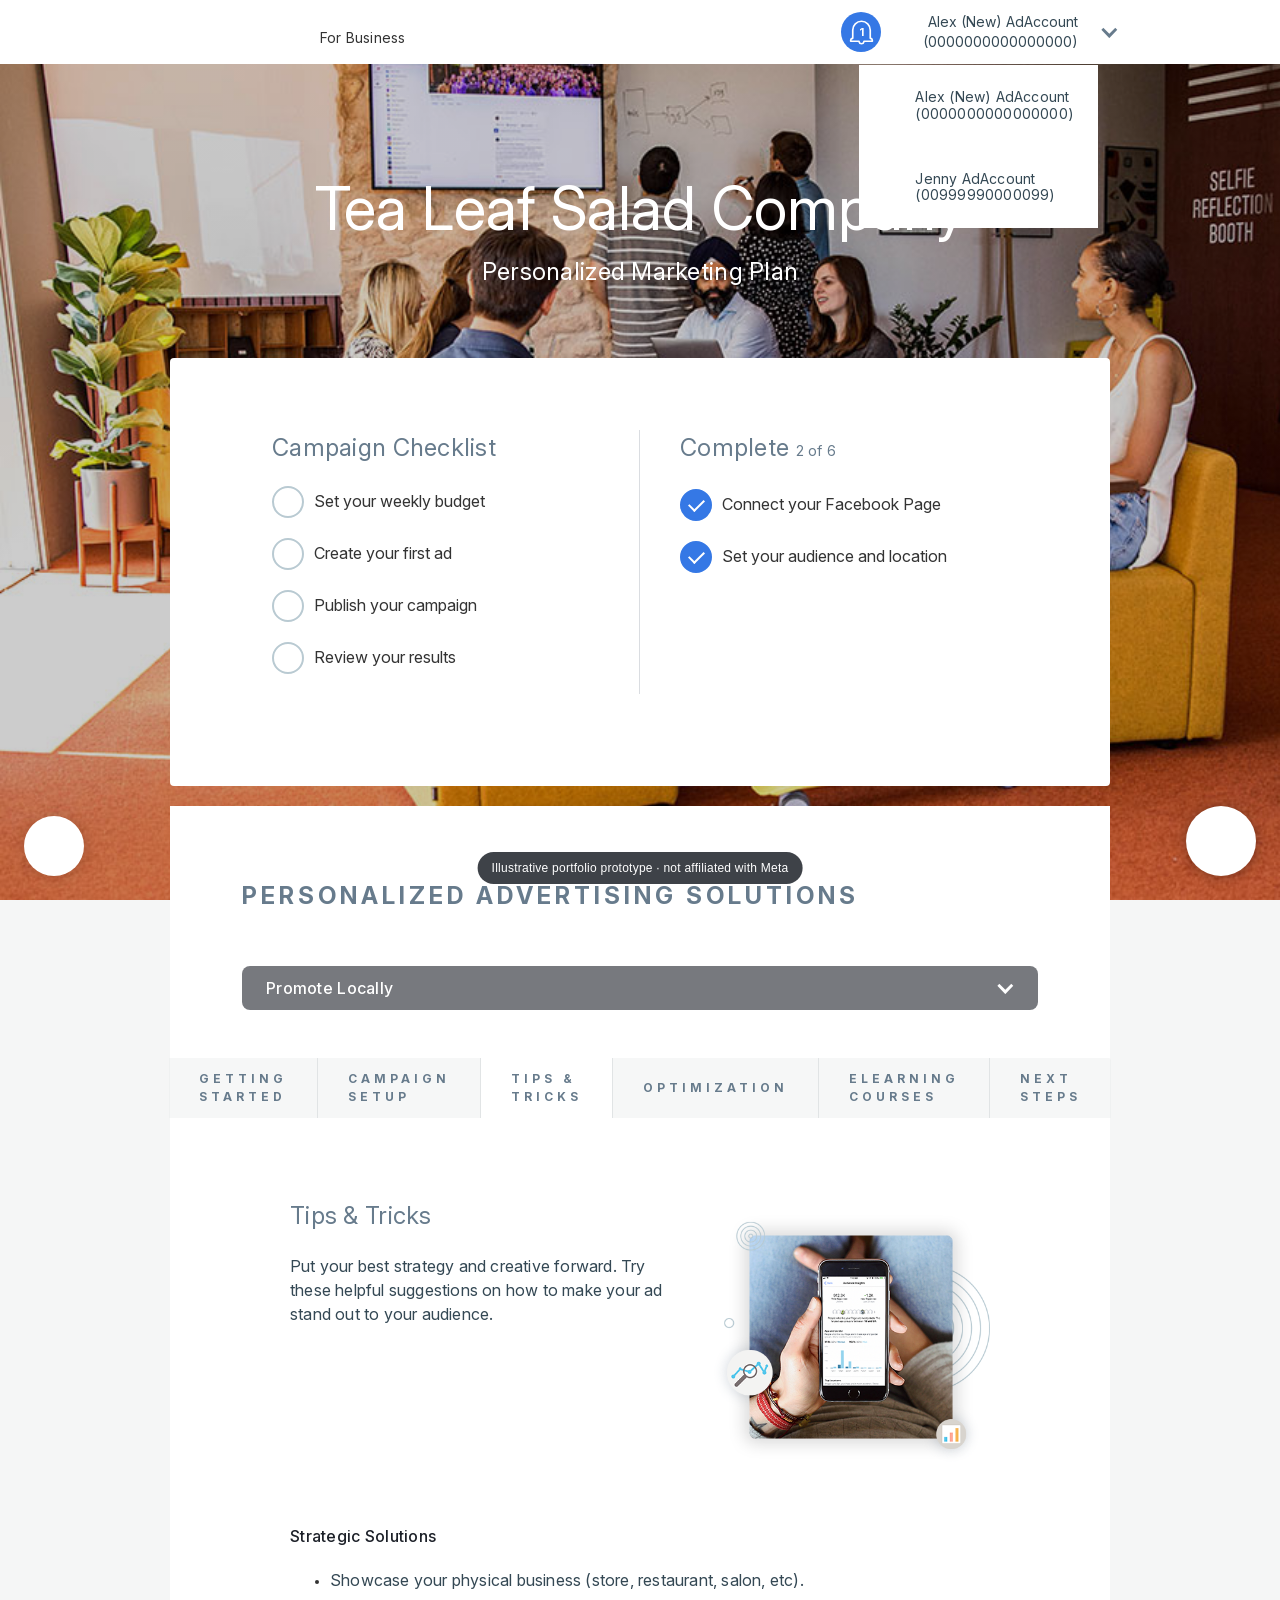
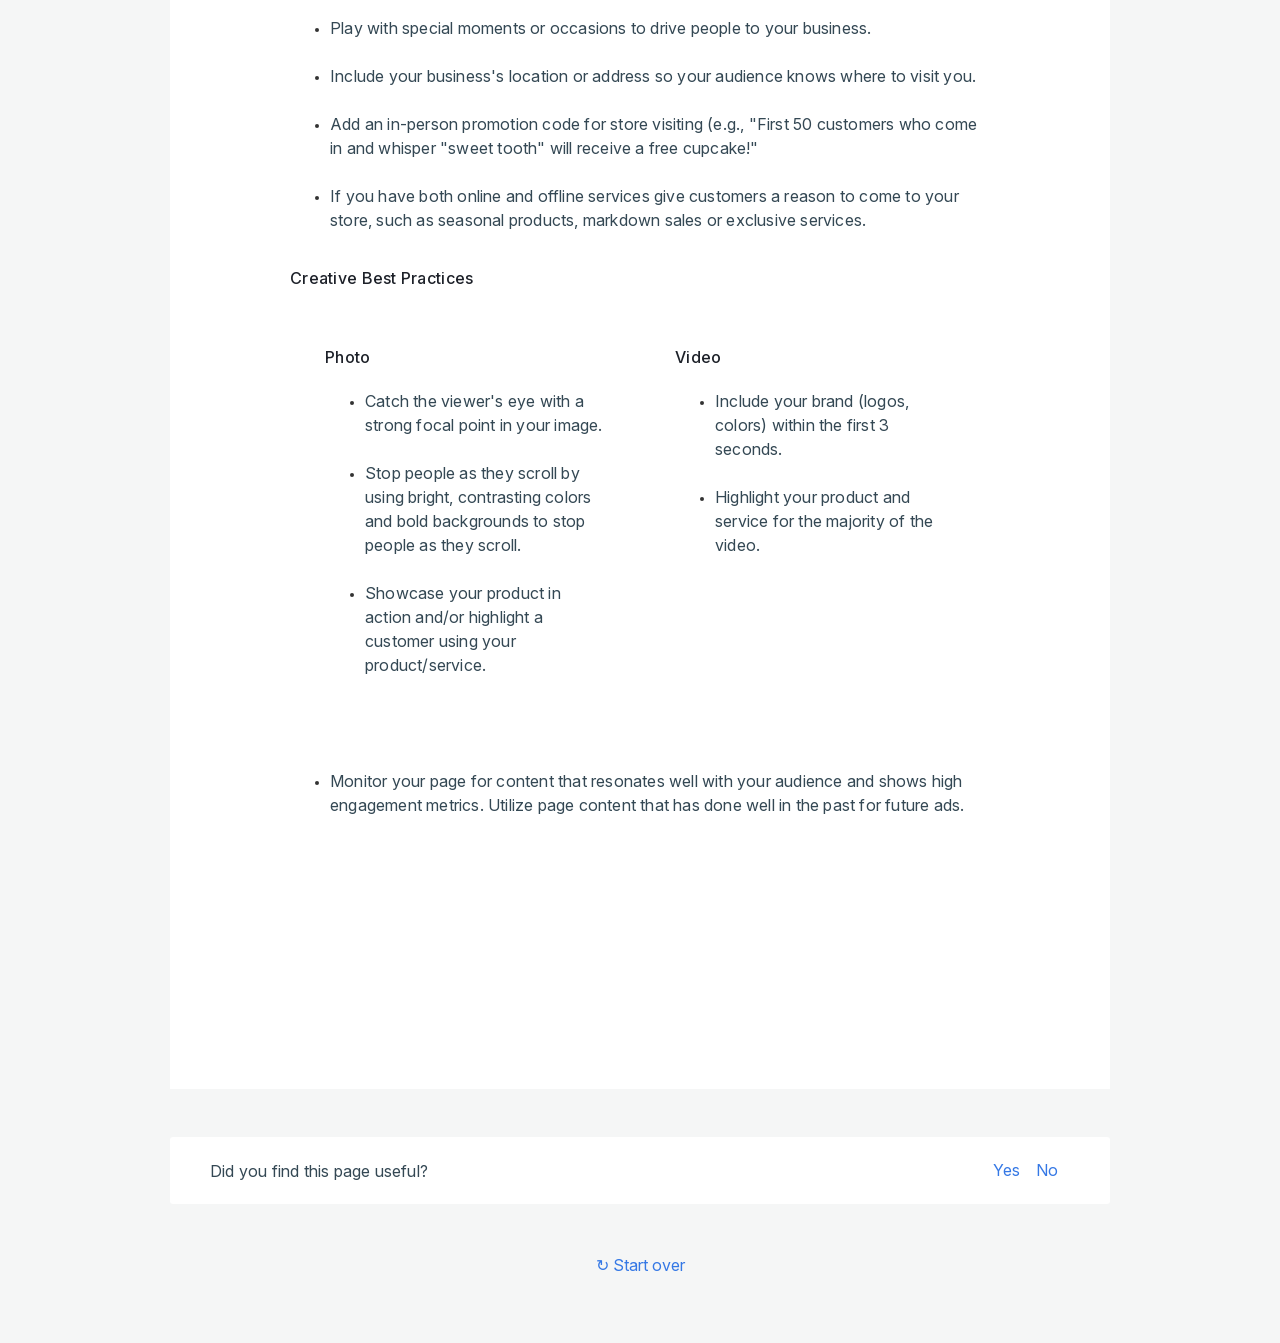
==== commit 0d76a509: "Wire the campaign checklist, chain back to self-serve, neutralize live assets Payoff screen of the t" ====
--- a/index.html
+++ b/index.html
@@ -23,8 +23,44 @@
   <script type="text/javascript">!function(o,c){var n=c.documentElement,t=" w-mod-";n.className+=t+"js",("ontouchstart"in o||o.DocumentTouch&&c instanceof DocumentTouch)&&(n.className+=t+"touch")}(window,document);</script>
   <link href="images/favicon.ico" rel="shortcut icon" type="image/x-icon">
   <link href="images/webclip.png" rel="apple-touch-icon">
+  <style id="demo-styles">
+    /* completion checkmark for the checklist (pmp-pre-pmp) */
+    .demo-task { cursor: pointer; transition: opacity 220ms ease; }
+    .demo-check {
+      width: 32px; height: 32px; min-width: 32px; margin-right: 10px; flex: 0 0 auto;
+      border-radius: 50%; border: 2px solid #b9cad2; background-color: #fff;
+      display: flex; align-items: center; justify-content: center;
+      transition: background-color 250ms cubic-bezier(.2,.8,.2,1), border-color 250ms cubic-bezier(.2,.8,.2,1);
+    }
+    .demo-check::after {
+      content: ""; width: 13px; height: 7px; margin-top: -3px;
+      border-left: 2.5px solid #fff; border-bottom: 2.5px solid #fff;
+      transform: rotate(-45deg) scale(0); opacity: 0;
+      transition: transform 200ms cubic-bezier(.2,.8,.2,1), opacity 200ms ease;
+    }
+    .demo-task.completed .demo-check { background-color: #3578e5; border-color: #3578e5; }
+    .demo-task.completed .demo-check::after { transform: rotate(-45deg) scale(1); opacity: 1; }
+    .demo-progress { font-size: 14px; color: #677b8c; font-weight: 400; }
+
+    /* disabled Next button (pmp-self-serve) */
+    .cta-button-2.is-disabled { opacity: .4; cursor: not-allowed; }
+
+    /* illustrative-prototype note (both) */
+    .demo-note {
+      position: fixed; bottom: 16px; left: 50%; transform: translateX(-50%);
+      z-index: 10000; padding: 6px 14px; border-radius: 999px;
+      background: rgba(29,33,41,.85); color: #fff;
+      font-family: Inter, "Source Sans 3", sans-serif; font-size: 12px; letter-spacing: .02em;
+      pointer-events: none; white-space: nowrap;
+    }
+    @media (max-width: 479px) { .demo-note { font-size: 11px; padding: 5px 10px; } }
+    /* below ~560px the note would collide with the bottom-corner scroll-to-top
+       and chat widgets, so lift it clear of them */
+    @media (max-width: 559px) { .demo-note { bottom: 104px; } }
+  </style>
 </head>
 <body class="body">
+  <div class="demo-note">Illustrative portfolio prototype &middot; not affiliated with Meta</div>
   <div data-collapse="medium" data-animation="default" data-duration="400" data-easing="ease" data-easing2="ease" role="banner" class="navbar w-nav">
     <div class="container-header w-container">
       <div class="div-block">
@@ -85,7 +121,7 @@
                 </div>
                 <div class="account-display">
                   <div class="account-active-text white black">Alex (New) AdAccount</div>
-                  <div class="account-active-text white black">(1741647039445383)</div>
+                  <div class="account-active-text white black">(0000000000000000)</div>
                 </div>
               </div>
               <div class="account-arrow w-col w-col-1">
@@ -99,7 +135,7 @@
                 </div>
                 <div class="account-text-container">
                   <div class="account-dropdown-text">Alex (New) AdAccount</div>
-                  <div class="account-dropdown-text">(1741647039445383)</div>
+                  <div class="account-dropdown-text">(0000000000000000)</div>
                 </div>
               </div>
               <div data-w-id="9a57191d-72e3-8cda-8ccf-139bc1310d22" class="account-item-3">
@@ -108,7 +144,7 @@
                 </div>
                 <div class="account-text-container">
                   <div class="account-dropdown-text">Alex (New) AdAccount</div>
-                  <div class="account-dropdown-text">(1741647039445383)</div>
+                  <div class="account-dropdown-text">(0000000000000000)</div>
                 </div>
               </div>
               <div data-w-id="4ed2f66e-1217-ef9a-5cd5-ad1bbf708032" class="account-item-2">
@@ -184,50 +220,18 @@
         <div class="w-row">
           <div class="checklist-column right-divide w-col w-col-6">
             <h1 class="header-3">Campaign Checklist</h1>
-            <div class="checklist-item-2 w-clearfix">
-              <div class="check uncheck">
-                <div data-is-ix2-target="1" class="emptycircle" data-w-id="398af619-ca4a-2f29-891c-07c939ea9bfd" data-animation-type="lottie" data-src="documents/icon_EMPTYCIRCLE.json" data-loop="0" data-direction="1" data-autoplay="0" data-renderer="svg" data-default-duration="1.301301248298216" data-duration="0"></div>
-              </div>
-              <div class="check-text">Set up your ads or campaign</div>
-            </div>
-            <div class="checklist-item-2 w-clearfix">
-              <div class="check uncheck">
-                <div class="emptycircle" data-w-id="d33f28c7-7990-2b89-0f66-0de6ae28f264" data-animation-type="lottie" data-src="documents/icon_EMPTYCIRCLE.json" data-loop="0" data-direction="1" data-autoplay="1" data-is-ix2-target="0" data-renderer="svg" data-default-duration="1.301301248298216" data-duration="0"></div>
-              </div>
-              <div class="check-text">Apply tips &amp; tricks</div>
-            </div>
-            <div class="checklist-item-2 w-clearfix">
-              <div class="check uncheck">
-                <div class="emptycircle" data-w-id="09ac2c52-de7d-b1cf-eba5-2ce8f346e8e2" data-animation-type="lottie" data-src="documents/icon_EMPTYCIRCLE.json" data-loop="0" data-direction="1" data-autoplay="1" data-is-ix2-target="0" data-renderer="svg" data-default-duration="1.301301248298216" data-duration="0"></div>
-              </div>
-              <div class="check-text">Optimize your ads or campaign</div>
-            </div>
-            <div class="checklist-item-2 w-clearfix">
-              <div class="check uncheck">
-                <div class="emptycircle" data-w-id="7cc47641-0e36-1489-cfba-167f352ab3cb" data-animation-type="lottie" data-src="documents/icon_EMPTYCIRCLE.json" data-loop="0" data-direction="1" data-autoplay="1" data-is-ix2-target="0" data-renderer="svg" data-default-duration="1.301301248298216" data-duration="0"></div>
-              </div>
-              <div class="check-text">Complete eLearning courses</div>
+            <div id="checklist-todo">
+              <div class="checklist-item-2 demo-task w-clearfix"><div class="demo-check"></div><div class="check-text">Set your weekly budget</div></div>
+              <div class="checklist-item-2 demo-task w-clearfix"><div class="demo-check"></div><div class="check-text">Create your first ad</div></div>
+              <div class="checklist-item-2 demo-task w-clearfix"><div class="demo-check"></div><div class="check-text">Publish your campaign</div></div>
+              <div class="checklist-item-2 demo-task w-clearfix"><div class="demo-check"></div><div class="check-text">Review your results</div></div>
             </div>
           </div>
           <div class="checklist-column w-col w-col-6">
-            <h1 class="header-3">Complete</h1>
-            <div class="checklist-item-2 w-clearfix">
-              <div class="check">
-                <div data-w-id="b0e40219-783b-2ac4-6534-54f518fcb8e1" data-is-ix2-target="1" class="check-appear" data-animation-type="lottie" data-src="documents/checkmark.json" data-loop="0" data-direction="1" data-autoplay="0" data-renderer="svg" data-default-duration="1.334667946972529" data-duration="0"></div>
-              </div>
-              <div class="check-text">Checklist item</div>
-            </div>
-            <div class="checklist-item-2 w-clearfix">
-              <div class="check">
-                <div data-w-id="247aa0cd-370c-b9bd-816f-a5b772334f72" data-is-ix2-target="1" class="check-appear" data-animation-type="lottie" data-src="documents/checkmark.json" data-loop="0" data-direction="1" data-autoplay="0" data-renderer="svg" data-default-duration="1.334667946972529" data-duration="0"></div>
-              </div>
-              <div class="check-text">Checklist item</div>
-            </div>
-            <div class="checklist-item-2 w-clearfix">
-              <div class="check">
-                <div data-w-id="28ec4e6c-5ea8-94ee-b3a3-17904a0a9ae7" data-is-ix2-target="1" class="check-appear" data-animation-type="lottie" data-src="documents/checkmark.json" data-loop="0" data-direction="1" data-autoplay="0" data-renderer="svg" data-default-duration="1.334667946972529" data-duration="0"></div>
-              </div>
-              <div class="check-text">Checklist item</div>
+            <h1 class="header-3">Complete <span id="checklist-progress" class="demo-progress">2 of 6</span></h1>
+            <div id="checklist-done">
+              <div class="checklist-item-2 demo-task completed w-clearfix"><div class="demo-check"></div><div class="check-text">Connect your Facebook Page</div></div>
+              <div class="checklist-item-2 demo-task completed w-clearfix"><div class="demo-check"></div><div class="check-text">Set your audience and location</div></div>
             </div>
           </div>
         </div>
@@ -323,7 +327,7 @@
                     <div class="slider-text-block">
                       <h1 class="header-3">Promote Locally</h1>
                       <p class="paragraph-4">Get help setting up your campaign for success. Show your ads in the right places to the right people by trying our recommendations below.<br></p>
-                      <a href="https://drive.google.com/file/d/1cKlNf5fjJ5BQ8Lo3Kf1O1ASB7pXyE2-D/view" target="_blank" class="cta-button-2 w-button">Quick Guide (PDF)</a>
+                      <a href="#" target="_blank" class="cta-button-2 w-button">Quick Guide (PDF)</a>
                     </div>
                     <div class="slider-image-block">
                       <div class="placeholder-image video">
@@ -621,7 +625,7 @@
                     <div class="paragraph-4 no-bottom-margin">Choose your objective</div>
                     <ul role="list" class="review-list no-bullets">
                       <li class="bullet-list-item">
-                        <a href="https://drive.google.com/file/d/1cKlNf5fjJ5BQ8Lo3Kf1O1ASB7pXyE2-D/view" target="_blank" class="cta-button-2 outline right-align add-bottom-margin w-button">Reach Objective</a>
+                        <a href="#" target="_blank" class="cta-button-2 outline right-align add-bottom-margin w-button">Reach Objective</a>
                       </li>
                     </ul>
                   </div>
@@ -629,7 +633,7 @@
                     <div class="paragraph-4 no-bottom-margin">Set up your budget</div>
                     <ul role="list" class="review-list no-bullets">
                       <li class="bullet-list-item">
-                        <a href="https://drive.google.com/file/d/1cKlNf5fjJ5BQ8Lo3Kf1O1ASB7pXyE2-D/view" target="_blank" class="cta-button-2 outline right-align add-bottom-margin w-button">Budget</a>
+                        <a href="#" target="_blank" class="cta-button-2 outline right-align add-bottom-margin w-button">Budget</a>
                       </li>
                     </ul>
                   </div>
@@ -637,10 +641,10 @@
                     <div class="paragraph-4 no-bottom-margin">Set up your targeting</div>
                     <ul role="list" class="review-list no-bullets">
                       <li class="bullet-list-item">
-                        <a href="https://drive.google.com/file/d/1cKlNf5fjJ5BQ8Lo3Kf1O1ASB7pXyE2-D/view" target="_blank" class="cta-button-2 outline right-align add-bottom-margin w-button">Broad targeting</a>
-                      </li>
-                      <li class="bullet-list-item">
-                        <a href="https://drive.google.com/file/d/1cKlNf5fjJ5BQ8Lo3Kf1O1ASB7pXyE2-D/view" target="_blank" class="cta-button-2 outline right-align add-bottom-margin w-button">Detailed targeting</a>
+                        <a href="#" target="_blank" class="cta-button-2 outline right-align add-bottom-margin w-button">Broad targeting</a>
+                      </li>
+                      <li class="bullet-list-item">
+                        <a href="#" target="_blank" class="cta-button-2 outline right-align add-bottom-margin w-button">Detailed targeting</a>
                       </li>
                     </ul>
                   </div>
@@ -648,7 +652,7 @@
                     <div class="paragraph-4 no-bottom-margin">Select your placement</div>
                     <ul role="list" class="review-list no-bullets">
                       <li class="bullet-list-item">
-                        <a href="https://drive.google.com/file/d/1cKlNf5fjJ5BQ8Lo3Kf1O1ASB7pXyE2-D/view" target="_blank" class="cta-button-2 outline right-align add-bottom-margin w-button">Automatic placements</a>
+                        <a href="#" target="_blank" class="cta-button-2 outline right-align add-bottom-margin w-button">Automatic placements</a>
                       </li>
                     </ul>
                   </div>
@@ -656,13 +660,13 @@
                     <div class="paragraph-4 no-bottom-margin">Choose your format</div>
                     <ul role="list" class="review-list no-bullets">
                       <li class="bullet-list-item">
-                        <a href="https://drive.google.com/file/d/1cKlNf5fjJ5BQ8Lo3Kf1O1ASB7pXyE2-D/view" target="_blank" class="cta-button-2 outline right-align add-bottom-margin w-button">Video</a>
-                      </li>
-                      <li class="bullet-list-item">
-                        <a href="https://drive.google.com/file/d/1cKlNf5fjJ5BQ8Lo3Kf1O1ASB7pXyE2-D/view" target="_blank" class="cta-button-2 outline right-align add-bottom-margin w-button">Single image</a>
-                      </li>
-                      <li class="bullet-list-item">
-                        <a href="https://drive.google.com/file/d/1cKlNf5fjJ5BQ8Lo3Kf1O1ASB7pXyE2-D/view" target="_blank" class="cta-button-2 outline right-align add-bottom-margin w-button">Carousel</a>
+                        <a href="#" target="_blank" class="cta-button-2 outline right-align add-bottom-margin w-button">Video</a>
+                      </li>
+                      <li class="bullet-list-item">
+                        <a href="#" target="_blank" class="cta-button-2 outline right-align add-bottom-margin w-button">Single image</a>
+                      </li>
+                      <li class="bullet-list-item">
+                        <a href="#" target="_blank" class="cta-button-2 outline right-align add-bottom-margin w-button">Carousel</a>
                       </li>
                     </ul>
                   </div>
@@ -672,10 +676,10 @@
                   <div class="second-row add-bottom-margin">
                     <ul role="list" class="review-list no-bullets">
                       <li class="bullet-list-item">
-                        <a href="https://drive.google.com/file/d/1cKlNf5fjJ5BQ8Lo3Kf1O1ASB7pXyE2-D/view" target="_blank" class="cta-button-2 outline right-align add-bottom-margin w-button">Strategic solutions</a>
-                      </li>
-                      <li class="bullet-list-item">
-                        <a href="https://drive.google.com/file/d/1cKlNf5fjJ5BQ8Lo3Kf1O1ASB7pXyE2-D/view" target="_blank" class="cta-button-2 outline right-align add-bottom-margin w-button">Creative best practices</a>
+                        <a href="#" target="_blank" class="cta-button-2 outline right-align add-bottom-margin w-button">Strategic solutions</a>
+                      </li>
+                      <li class="bullet-list-item">
+                        <a href="#" target="_blank" class="cta-button-2 outline right-align add-bottom-margin w-button">Creative best practices</a>
                       </li>
                     </ul>
                   </div>
@@ -685,10 +689,10 @@
                   <div class="second-row add-bottom-margin">
                     <ul role="list" class="review-list no-bullets">
                       <li class="bullet-list-item">
-                        <a href="https://drive.google.com/file/d/1cKlNf5fjJ5BQ8Lo3Kf1O1ASB7pXyE2-D/view" target="_blank" class="cta-button-2 outline right-align add-bottom-margin w-button">Measure performance</a>
-                      </li>
-                      <li class="bullet-list-item">
-                        <a href="https://drive.google.com/file/d/1cKlNf5fjJ5BQ8Lo3Kf1O1ASB7pXyE2-D/view" target="_blank" class="cta-button-2 outline right-align add-bottom-margin w-button">Troubleshooting</a>
+                        <a href="#" target="_blank" class="cta-button-2 outline right-align add-bottom-margin w-button">Measure performance</a>
+                      </li>
+                      <li class="bullet-list-item">
+                        <a href="#" target="_blank" class="cta-button-2 outline right-align add-bottom-margin w-button">Troubleshooting</a>
                       </li>
                     </ul>
                   </div>
@@ -721,6 +725,9 @@
         </div>
       </div>
     </div>
+  </div>
+  <div style="text-align:center; margin:24px 0 64px;">
+    <a href="https://immortalchoke.github.io/pmp-self-serve/" class="link-text">&#8635; Start over</a>
   </div>
   <div data-w-id="117fc39f-7253-47ed-4fae-0c4729ebcefa" style="opacity:0;display:flex;-webkit-transform:translate3d(0PX, 20PX, 0) scale3d(1.3, 1.3, 1) rotateX(0) rotateY(0) rotateZ(0) skew(0, 0);-moz-transform:translate3d(0PX, 20PX, 0) scale3d(1.3, 1.3, 1) rotateX(0) rotateY(0) rotateZ(0) skew(0, 0);-ms-transform:translate3d(0PX, 20PX, 0) scale3d(1.3, 1.3, 1) rotateX(0) rotateY(0) rotateZ(0) skew(0, 0);transform:translate3d(0PX, 20PX, 0) scale3d(1.3, 1.3, 1) rotateX(0) rotateY(0) rotateZ(0) skew(0, 0)" class="nux-modal">
     <div data-w-id="8daaf1eb-8617-9996-701d-af3ae02aaba1" style="display:block;-webkit-transform:translate3d(0, 48PX, 0) scale3d(1, 1, 1) rotateX(0) rotateY(0) rotateZ(0) skew(0, 0);-moz-transform:translate3d(0, 48PX, 0) scale3d(1, 1, 1) rotateX(0) rotateY(0) rotateZ(0) skew(0, 0);-ms-transform:translate3d(0, 48PX, 0) scale3d(1, 1, 1) rotateX(0) rotateY(0) rotateZ(0) skew(0, 0);transform:translate3d(0, 48PX, 0) scale3d(1, 1, 1) rotateX(0) rotateY(0) rotateZ(0) skew(0, 0)" class="nux-card">
@@ -785,7 +792,7 @@
                       </div>
                     </div>
                     <div style="display:none;-webkit-transform:translate3d(0, -20PX, 0) scale3d(1, 1, 1) rotateX(0) rotateY(0) rotateZ(0) skew(0, 0);-moz-transform:translate3d(0, -20PX, 0) scale3d(1, 1, 1) rotateX(0) rotateY(0) rotateZ(0) skew(0, 0);-ms-transform:translate3d(0, -20PX, 0) scale3d(1, 1, 1) rotateX(0) rotateY(0) rotateZ(0) skew(0, 0);transform:translate3d(0, -20PX, 0) scale3d(1, 1, 1) rotateX(0) rotateY(0) rotateZ(0) skew(0, 0);opacity:1" class="drawer-content">
-                      <p class="paragraph-4">BlueJeans allows you to share your screen while on the call so the Marketing Expert can provide better directions when walking through step-by-step set up. Click <a href="https://l.facebook.com/l.php?u=https%3A%2F%2Fwww.bluejeans.com%2Fdownloads&amp;h=AT0_TzfEWjKjFUfsNg7aFSe1CKdX2kFj-wey73T0HGtCxgfYlxvX5ywWFtCB_uad3v9lNe_hDcQUKq6voKjsCRGZrVZm6aj0Yp1f-Fw4E-PVttgZDDCQYndJayBc-g5klkgVnlo" target="_blank" class="link-text">here</a> to download the optional BlueJeans plug-in.<br>Here’s how to download the optional BlueJeans plug-in:</p>
+                      <p class="paragraph-4">BlueJeans allows you to share your screen while on the call so the Marketing Expert can provide better directions when walking through step-by-step set up. Click <a href="#" target="_blank" class="link-text">here</a> to download the optional BlueJeans plug-in.<br>Here’s how to download the optional BlueJeans plug-in:</p>
                     </div>
                   </div>
                 </div>
@@ -834,7 +841,42 @@
       <div data-w-id="5a2e4d32-0fd8-f808-c876-973076e8643e" data-is-ix2-target="1" class="top-anchor-animation" data-animation-type="lottie" data-src="documents/icon_TOPANCHOR_V2.json" data-loop="0" data-direction="1" data-autoplay="0" data-renderer="svg" data-default-duration="1.5015014403440954" data-duration="0" data-ix2-initial-state="0"></div>
     </div>
   </a>
-  <div class="w-embed"></div>
+  <div class="w-embed">
+    <script>
+    (function () {
+      var todo = document.getElementById('checklist-todo');
+      var done = document.getElementById('checklist-done');
+      var progress = document.getElementById('checklist-progress');
+      if (!todo || !done) return;
+      var TOTAL = 6;
+
+      function updateProgress() {
+        var count = done.querySelectorAll('.demo-task').length;
+        if (progress) progress.textContent = count + ' of ' + TOTAL;
+      }
+
+      function complete(item) {
+        if (item.classList.contains('completed')) return;
+        item.classList.add('completed');          // checkmark animates in
+        item.style.pointerEvents = 'none';
+        setTimeout(function () {
+          item.style.opacity = '0';
+          setTimeout(function () {
+            done.appendChild(item);
+            item.style.opacity = '';
+            updateProgress();
+          }, 220);
+        }, 450);
+      }
+
+      Array.prototype.forEach.call(todo.querySelectorAll('.demo-task'), function (item) {
+        item.addEventListener('click', function () { complete(item); });
+      });
+
+      updateProgress();
+    })();
+    </script>
+  </div>
   <script src="https://d3e54v103j8qbb.cloudfront.net/js/jquery-3.5.1.min.dc5e7f18c8.js?site=5faafee5c0b8d73ab8fa1afb" type="text/javascript" integrity="sha256-9/aliU8dGd2tb6OSsuzixeV4y/faTqgFtohetphbbj0=" crossorigin="anonymous"></script>
   <script src="js/webflow.js" type="text/javascript"></script>
   <!-- [if lte IE 9]><script src="https://cdnjs.cloudflare.com/ajax/libs/placeholders/3.0.2/placeholders.min.js"></script><![endif] -->
